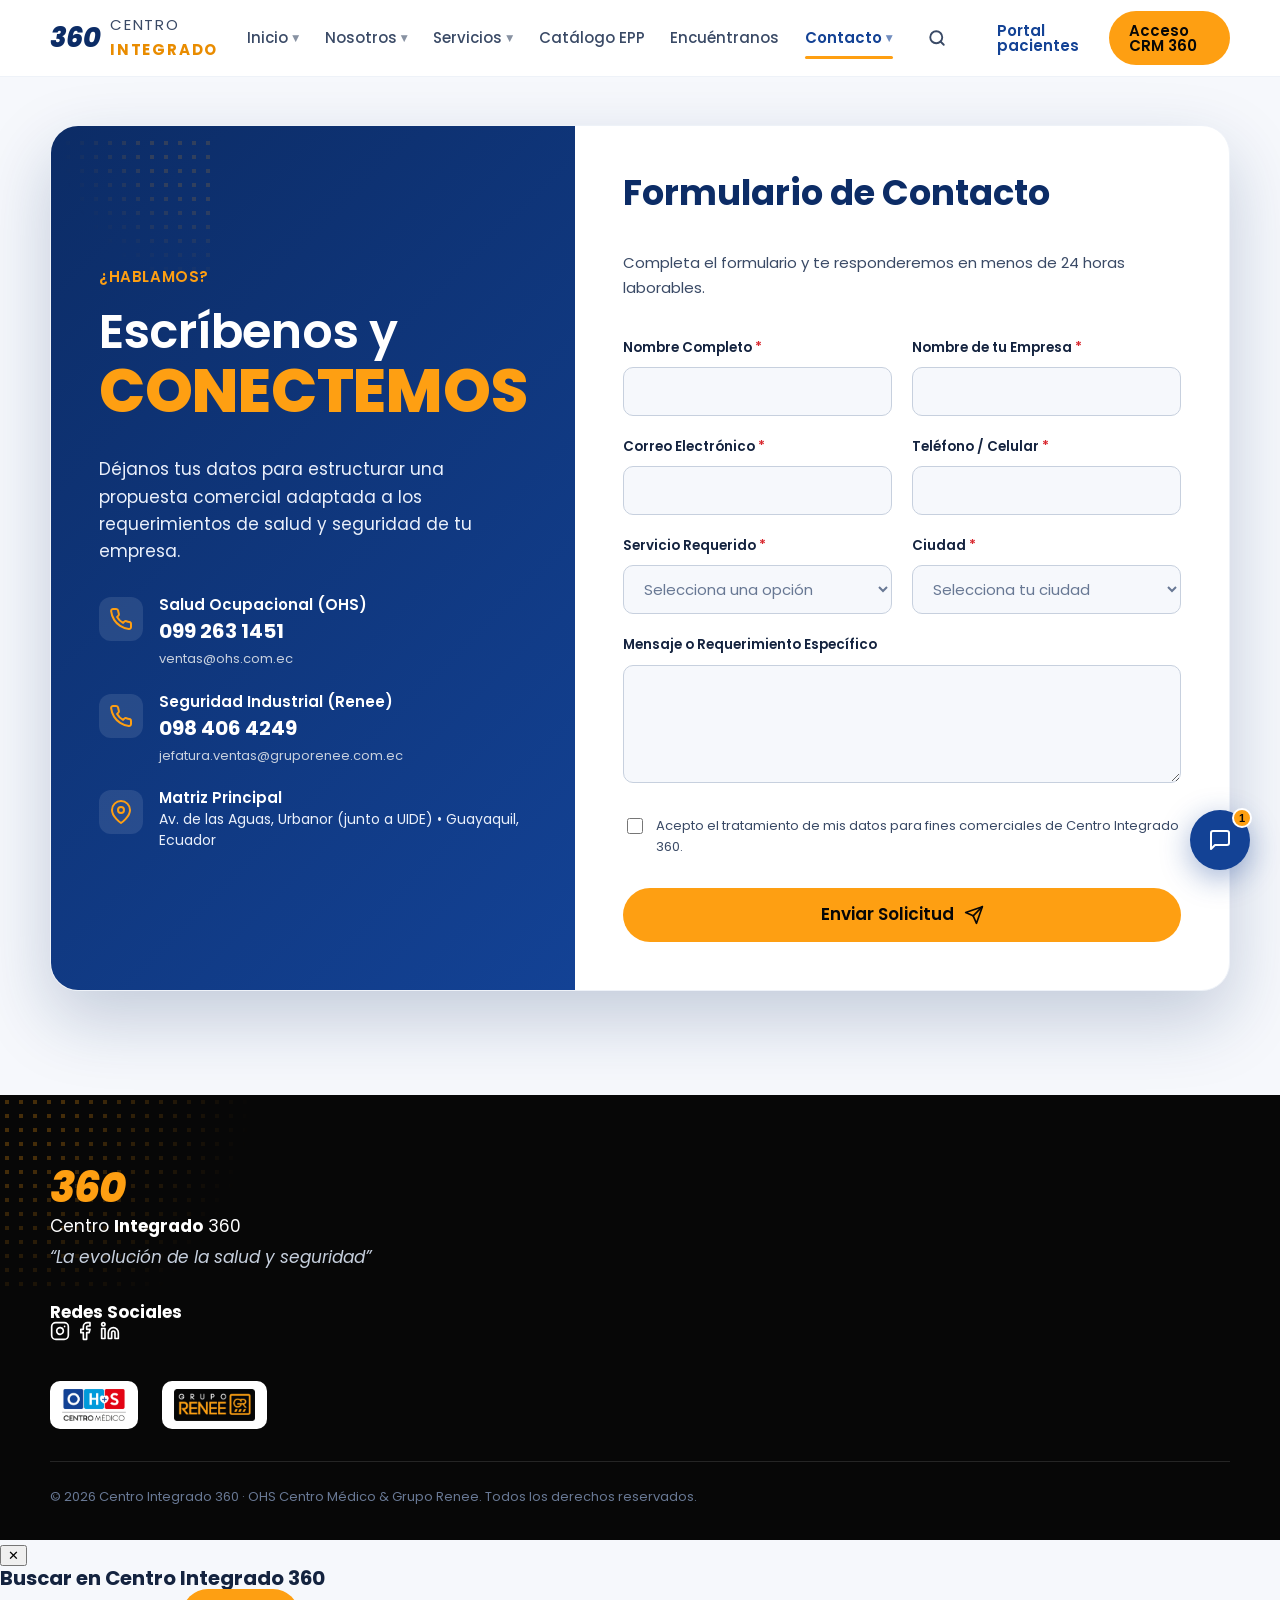
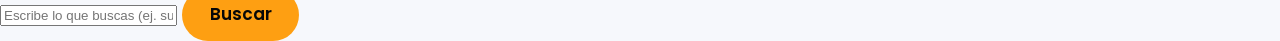
==== contacto.html @ 3af0bc30 "Productos" ====
<!DOCTYPE html>
<html lang="es">
<head>
  <meta charset="UTF-8" />
  <meta name="viewport" content="width=device-width, initial-scale=1.0" />
  <title>Contáctanos | Centro Integrado 360</title>
  <meta name="description" content="Ponte en contacto con Centro Integrado 360 para cotizaciones de salud ocupacional y seguridad industrial para tu empresa." />
  <meta name="theme-color" content="#134295" />

  <!-- Tipografías de marca -->
  <link rel="preconnect" href="https://fonts.googleapis.com" />
  <link rel="preconnect" href="https://fonts.gstatic.com" crossorigin />
  <link href="https://fonts.googleapis.com/css2?family=Poppins:ital,wght@0,400;0,500;0,600;0,700;0,800;1,800&display=swap" rel="stylesheet" />
  <link href="https://api.fontshare.com/v2/css?f[]=garet@400,500,700&display=swap" rel="stylesheet" />

  <link rel="stylesheet" href="assets/css/styles.css" />
  <link rel="stylesheet" href="assets/css/styles-responsive.css" />
</head>
<body class="page-contacto">
  <a class="skip-link" href="#contact-main">Saltar al contenido</a>

  <!-- ===================== HEADER / NAV ===================== -->
  <header class="site-header" id="top">
    <div class="container header-inner">
      <a href="index.html#top" class="brand" aria-label="Centro Integrado 360 - inicio">
        <span class="brand-360">360</span>
        <span class="brand-text">Centro <strong>Integrado</strong></span>
      </a>

      <nav class="main-nav" id="mainNav" aria-label="Navegación principal">
        <div class="nav-item-dropdown">
          <a href="index.html#top" class="dropdown-trigger">Inicio <span class="arrow-down">▼</span></a>
          <div class="dropdown-menu">
            <a href="index.html#top">Inicio</a>
            <a href="index.html#nosotros">¿Quiénes somos?</a>
            <a href="index.html#sucursales">Nuestras sedes</a>
          </div>
        </div>

        <div class="nav-item-dropdown">
          <a href="index.html#nosotros" class="dropdown-trigger">Nosotros <span class="arrow-down">▼</span></a>
          <div class="dropdown-menu">
            <a href="index.html#nosotros">Misión y Visión</a>
            <a href="index.html#porque">¿Por qué elegirnos?</a>
            <a href="index.html#ecosistema">Ecosistema Digital</a>
          </div>
        </div>

        <!-- Servicios ▼ -->
        <div class="nav-item-dropdown">
          <a href="index.html#servicios" class="dropdown-trigger">Servicios <span class="arrow-down">▼</span></a>
          <div class="dropdown-menu">
            <a href="index.html#servicios">Salud Ocupacional</a>
            <a href="index.html#servicios">Seguridad Industrial</a>
            <a href="index.html#servicios">Particular</a>
          </div>
        </div>

        <!-- Productos -->
        <a href="productos.html" class="dropdown-trigger">Catálogo EPP</a>

        <!-- Encuéntranos -->
        <a href="encuentranos.html" class="dropdown-trigger">Encuéntranos</a>

        <!-- Contacto ▼ -->
        <div class="nav-item-dropdown">
          <a href="contacto.html" class="dropdown-trigger active">Contacto <span class="arrow-down">▼</span></a>
          <div class="dropdown-menu">
            <a href="contacto.html" class="active">Formulario de Contacto</a>
            <a href="index.html#contacto">Canales de WhatsApp</a>
          </div>
        </div>

        <!-- Search Icon Trigger -->
        <button class="search-trigger-btn" id="searchTriggerBtn" aria-label="Buscar en el sitio">
          <svg width="18" height="18" viewBox="0 0 24 24" fill="none" stroke="currentColor" stroke-width="2.5" stroke-linecap="round" stroke-linejoin="round">
            <circle cx="11" cy="11" r="8"></circle>
            <line x1="21" y1="21" x2="16.65" y2="16.65"></line>
          </svg>
        </button>
      </nav>

      <div class="header-cta">
        <a href="index.html#ecosistema" class="btn btn-ghost btn-sm">Portal pacientes</a>
        <a href="index.html#ecosistema" class="btn btn-primary btn-sm">Acceso CRM 360</a>
      </div>

      <button class="nav-toggle" id="navToggle" aria-label="Abrir menú" aria-expanded="false" aria-controls="mainNav">
        <span></span><span></span><span></span>
      </button>
    </div>
  </header>

  <!-- ===================== MAIN FORM VIEW ===================== -->
  <main id="contact-main" class="contact-page-layout">
    <section class="contact-hero-section">
      <div class="container">
        <div class="contact-grid-split">
          
          <!-- Columna Info -->
          <div class="contact-info-col">
            <div class="hero-dots hero-dots--tl" aria-hidden="true" style="width: 150px; height: 150px; opacity: 0.15; top: 10px; left: 10px;"></div>
            <p class="eyebrow" style="color: var(--naranja);">¿Hablamos?</p>
            <h1 class="display" style="margin-bottom: var(--sp-2);">
              <span class="d-line1" style="color: var(--blanco); font-size: clamp(2rem, 4vw, 3rem);">Escríbenos y</span>
              <span class="d-line2" style="font-size: clamp(2.4rem, 5vw, 3.8rem);">CONECTEMOS</span>
            </h1>
            <p class="lead-text">
              Déjanos tus datos para estructurar una propuesta comercial adaptada a los requerimientos de salud y seguridad de tu empresa.
            </p>

            <div class="contact-methods">
              <div class="method-card">
                <div class="method-icon">
                  <svg width="24" height="24" viewBox="0 0 24 24" fill="none" stroke="currentColor" stroke-width="2" stroke-linecap="round" stroke-linejoin="round"><path d="M22 16.92v3a2 2 0 0 1-2.18 2 19.79 19.79 0 0 1-8.63-3.07 19.5 19.5 0 0 1-6-6 19.79 19.79 0 0 1-3.07-8.67A2 2 0 0 1 4.11 2h3a2 2 0 0 1 2 1.72 12.84 12.84 0 0 0 .7 2.81 2 2 0 0 1-.45 2.11L8.09 9.91a16 16 0 0 0 6 6l1.27-1.27a2 2 0 0 1 2.11-.45 12.84 12.84 0 0 0 2.81.7A2 2 0 0 1 22 16.92z"></path></svg>
                </div>
                <div>
                  <h4>Salud Ocupacional (OHS)</h4>
                  <a href="https://wa.me/593992631451" target="_blank" class="method-link">099 263 1451</a>
                  <p class="method-sub">ventas@ohs.com.ec</p>
                </div>
              </div>

              <div class="method-card">
                <div class="method-icon">
                  <svg width="24" height="24" viewBox="0 0 24 24" fill="none" stroke="currentColor" stroke-width="2" stroke-linecap="round" stroke-linejoin="round"><path d="M22 16.92v3a2 2 0 0 1-2.18 2 19.79 19.79 0 0 1-8.63-3.07 19.5 19.5 0 0 1-6-6 19.79 19.79 0 0 1-3.07-8.67A2 2 0 0 1 4.11 2h3a2 2 0 0 1 2 1.72 12.84 12.84 0 0 0 .7 2.81 2 2 0 0 1-.45 2.11L8.09 9.91a16 16 0 0 0 6 6l1.27-1.27a2 2 0 0 1 2.11-.45 12.84 12.84 0 0 0 2.81.7A2 2 0 0 1 22 16.92z"></path></svg>
                </div>
                <div>
                  <h4>Seguridad Industrial (Renee)</h4>
                  <a href="https://wa.me/593984064249" target="_blank" class="method-link">098 406 4249</a>
                  <p class="method-sub">jefatura.ventas@gruporenee.com.ec</p>
                </div>
              </div>

              <div class="method-card">
                <div class="method-icon">
                  <svg width="24" height="24" viewBox="0 0 24 24" fill="none" stroke="currentColor" stroke-width="2" stroke-linecap="round" stroke-linejoin="round"><path d="M21 10c0 7-9 13-9 13s-9-6-9-13a9 9 0 0 1 18 0z"></path><circle cx="12" cy="10" r="3"></circle></svg>
                </div>
                <div>
                  <h4>Matriz Principal</h4>
                  <p class="method-desc">Av. de las Aguas, Urbanor (junto a UIDE) • Guayaquil, Ecuador</p>
                </div>
              </div>
            </div>
          </div>

          <!-- Columna Formulario -->
          <div class="contact-form-col">
            <form id="interactiveContactForm" class="contact-premium-form">
              <h2 class="form-title">Formulario de Contacto</h2>
              <p class="form-subtitle">Completa el formulario y te responderemos en menos de 24 horas laborables.</p>
              
              <div class="form-grid-2col">
                <!-- Nombre -->
                <div class="form-group">
                  <label for="form-name" class="form-label">Nombre Completo <span class="required">*</span></label>
                  <div class="input-wrapper">
                    <input type="text" id="form-name" name="name" required />
                  </div>
                </div>

                <!-- Empresa -->
                <div class="form-group">
                  <label for="form-company" class="form-label">Nombre de tu Empresa <span class="required">*</span></label>
                  <div class="input-wrapper">
                    <input type="text" id="form-company" name="company" required />
                  </div>
                </div>
              </div>

              <div class="form-grid-2col">
                <!-- Email -->
                <div class="form-group">
                  <label for="form-email" class="form-label">Correo Electrónico <span class="required">*</span></label>
                  <div class="input-wrapper">
                    <input type="email" id="form-email" name="email" required />
                  </div>
                </div>

                <!-- Teléfono -->
                <div class="form-group">
                  <label for="form-phone" class="form-label">Teléfono / Celular <span class="required">*</span></label>
                  <div class="input-wrapper">
                    <input type="tel" id="form-phone" name="phone" required />
                  </div>
                </div>
              </div>

              <div class="form-grid-2col">
                <!-- Servicio de interés -->
                <div class="form-group">
                  <label for="form-service" class="form-label">Servicio Requerido <span class="required">*</span></label>
                  <div class="input-wrapper">
                    <select id="form-service" name="service" required>
                      <option value="" disabled selected>Selecciona una opción</option>
                      <option value="salud">Salud Ocupacional (OHS)</option>
                      <option value="seguridad">Seguridad Industrial (Grupo Renee)</option>
                      <option value="360">Modelo Integral 360 (Ambos)</option>
                      <option value="movil">Unidad Médica Móvil</option>
                      <option value="otros">Otros Servicios / Consultas</option>
                    </select>
                  </div>
                </div>

                <!-- Ciudad -->
                <div class="form-group">
                  <label for="form-city" class="form-label">Ciudad <span class="required">*</span></label>
                  <div class="input-wrapper">
                    <select id="form-city" name="city" required>
                      <option value="" disabled selected>Selecciona tu ciudad</option>
                      <option value="guayaquil">Guayaquil</option>
                      <option value="quito">Quito</option>
                      <option value="manta">Manta</option>
                      <option value="otra">Otra Ciudad</option>
                    </select>
                  </div>
                </div>
              </div>

              <!-- Mensaje -->
              <div class="form-group">
                <label for="form-message" class="form-label">Mensaje o Requerimiento Específico</label>
                <div class="input-wrapper">
                  <textarea id="form-message" name="message" rows="4"></textarea>
                </div>
              </div>

              <!-- Checkbox Términos -->
              <div class="form-group-checkbox">
                <input type="checkbox" id="form-terms" name="terms" required />
                <label for="form-terms">Acepto el tratamiento de mis datos para fines comerciales de Centro Integrado 360.</label>
              </div>

              <!-- Botón Submit -->
              <button type="submit" id="formSubmitBtn" class="btn btn-primary btn-submit-form">
                <span>Enviar Solicitud</span>
                <svg width="20" height="20" viewBox="0 0 24 24" fill="none" stroke="currentColor" stroke-width="2" stroke-linecap="round" stroke-linejoin="round" class="send-icon">
                  <line x1="22" y1="2" x2="11" y2="13"></line>
                  <polygon points="22 2 15 22 11 13 2 9 22 2"></polygon>
                </svg>
              </button>

              <!-- Success Alert (Hidden initially) -->
              <div id="formSuccessAlert" class="form-status-alert success-alert" style="display: none;">
                <div class="alert-icon">✓</div>
                <div>
                  <h4>¡Mensaje Enviado con Éxito!</h4>
                  <p>Gracias por escribirnos. Un asesor comercial se pondrá en contacto contigo en breve.</p>
                </div>
              </div>
            </form>
          </div>

        </div>
      </div>
    </section>
  </main>

  <!-- ===================== FOOTER ===================== -->
  <footer class="site-footer">
    <div class="footer-dots" aria-hidden="true"></div>
    <div class="container footer-inner">
      <div class="footer-brand">
        <span class="brand-360 brand-360--lg">360</span>
        <p>Centro <strong>Integrado</strong> 360</p>
        <p class="footer-claim">“La evolución de la salud y seguridad”</p>
      </div>

      <!-- Redes Sociales Section -->
      <div class="footer-socials">
        <h4>Redes Sociales</h4>
        <div class="social-icons">
          <a href="https://instagram.com/centromedico_ohs" target="_blank" aria-label="Instagram">
            <svg width="20" height="20" viewBox="0 0 24 24" fill="none" stroke="currentColor" stroke-width="2" stroke-linecap="round" stroke-linejoin="round"><rect x="2" y="2" width="20" height="20" rx="5" ry="5"></rect><path d="M16 11.37A4 4 0 1 1 12.63 8 4 4 0 0 1 16 11.37z"></path><line x1="17.5" y1="6.5" x2="17.51" y2="6.5"></line></svg>
          </a>
          <a href="https://facebook.com/centromedicoohs" target="_blank" aria-label="Facebook">
            <svg width="20" height="20" viewBox="0 0 24 24" fill="none" stroke="currentColor" stroke-width="2" stroke-linecap="round" stroke-linejoin="round"><path d="M18 2h-3a5 5 0 0 0-5 5v3H7v4h3v8h4v-8h3l1-4h-4V7a1 1 0 0 1 1-1h3z"></path></svg>
          </a>
          <a href="https://linkedin.com" target="_blank" aria-label="LinkedIn">
            <svg width="20" height="20" viewBox="0 0 24 24" fill="none" stroke="currentColor" stroke-width="2" stroke-linecap="round" stroke-linejoin="round"><path d="M16 8a6 6 0 0 1 6 6v7h-4v-7a2 2 0 0 0-2-2 2 2 0 0 0-2 2v7h-4v-7a6 6 0 0 1 6-6z"></path><rect x="2" y="9" width="4" height="12"></rect><circle cx="4" cy="4" r="2"></circle></svg>
          </a>
        </div>
      </div>

      <div class="footer-logos">
        <img src="assets/img/logo-ohs.png" alt="OHS Centro Médico" width="716" height="358" loading="lazy" />
        <img src="assets/img/logo-renee.png" alt="Grupo Renee" width="855" height="339" loading="lazy" />
      </div>
      <p class="footer-legal">© <span id="year"></span> Centro Integrado 360 · OHS Centro Médico &amp; Grupo Renee. Todos los derechos reservados.</p>
    </div>
  </footer>

  <!-- ===================== SEARCH OVERLAY ===================== -->
  <div class="search-overlay" id="searchOverlay" aria-hidden="true">
    <div class="search-overlay-card">
      <button class="search-overlay-close" id="searchOverlayClose" aria-label="Cerrar búsqueda">✕</button>
      <h3>Buscar en Centro Integrado 360</h3>
      <form class="search-overlay-form" id="searchOverlayForm">
        <input type="text" id="searchOverlayInput" placeholder="Escribe lo que buscas (ej. sucursales, exámenes, EPP)..." autocomplete="off" aria-label="Entrada de búsqueda" />
        <button type="submit" class="btn btn-primary">Buscar</button>
      </form>
      <div class="search-overlay-results" id="searchOverlayResults">
        <!-- Search results injected here -->
      </div>
    </div>
  </div>

  <!-- ===================== FAQ CHATBOX ===================== -->
  <div class="faq-chatbox" id="faqChatbox">
    <!-- Bubble Trigger -->
    <button class="chatbox-trigger" id="chatboxTrigger" aria-label="Abrir chat de preguntas frecuentes" aria-expanded="false" aria-controls="chatboxWindow">
      <span class="chatbox-trigger-badge" id="chatboxBadge">1</span>
      <svg class="icon-chat" width="24" height="24" viewBox="0 0 24 24" fill="none" stroke="currentColor" stroke-width="2" stroke-linecap="round" stroke-linejoin="round">
        <path d="M21 15a2 2 0 0 1-2 2H7l-4 4V5a2 2 0 0 1 2-2h14a2 2 0 0 1 2 2z"></path>
      </svg>
      <svg class="icon-close" width="24" height="24" viewBox="0 0 24 24" fill="none" stroke="currentColor" stroke-width="2" stroke-linecap="round" stroke-linejoin="round" style="display: none;">
        <line x1="18" y1="6" x2="6" y2="18"></line>
        <line x1="6" y1="6" x2="18" y2="18"></line>
      </svg>
    </button>

    <!-- Welcome Tooltip Banner -->
    <div class="chatbox-tooltip" id="chatboxTooltip">
      <p>¿Tienes preguntas? ¡Chatea con nosotros!</p>
      <button class="tooltip-close" id="tooltipClose" aria-label="Cerrar sugerencia">✕</button>
    </div>

    <!-- Chat Window -->
    <div class="chatbox-window" id="chatboxWindow" aria-hidden="true">
      <div class="chatbox-header">
        <div class="chatbox-header-info">
          <div class="chatbox-avatar">
            <span class="avatar-360">360</span>
            <span class="status-indicator"></span>
          </div>
          <div>
            <h3 class="chatbox-title">Asistente 360</h3>
            <p class="chatbox-subtitle">En línea • Respuestas al instante</p>
          </div>
        </div>
        <button class="chatbox-close-btn" id="chatboxCloseBtn" aria-label="Minimizar chat">
          <svg width="20" height="20" viewBox="0 0 24 24" fill="none" stroke="currentColor" stroke-width="2" stroke-linecap="round" stroke-linejoin="round">
            <line x1="18" y1="6" x2="6" y2="18"></line>
            <line x1="6" y1="6" x2="18" y2="18"></line>
          </svg>
        </button>
      </div>

      <div class="chatbox-messages" id="chatboxMessages">
        <!-- Los mensajes se inyectan dinámicamente -->
      </div>

      <div class="chatbox-quick-replies" id="chatboxQuickReplies">
        <button class="quick-reply-btn" data-question="servicios">¿Qué servicios ofrecen?</button>
        <button class="quick-reply-btn" data-question="sucursales">¿Dónde están ubicados?</button>
        <button class="quick-reply-btn" data-question="horarios">¿Cuáles son los horarios?</button>
        <button class="quick-reply-btn" data-question="contacto">WhatsApp de contacto</button>
        <button class="quick-reply-btn" data-question="movil">Unidad médica móvil</button>
        <button class="quick-reply-btn" data-question="resultados">Resultados médicos</button>
      </div>

      <form class="chatbox-input-area" id="chatboxInputForm">
        <input type="text" id="chatboxInput" placeholder="Escribe tu pregunta aquí..." autocomplete="off" aria-label="Escribe tu pregunta">
        <button type="submit" class="chatbox-send-btn" aria-label="Enviar pregunta">
          <svg width="20" height="20" viewBox="0 0 24 24" fill="none" stroke="currentColor" stroke-width="2" stroke-linecap="round" stroke-linejoin="round">
            <line x1="22" y1="2" x2="11" y2="13"></line>
            <polygon points="22 2 15 22 11 13 2 9 22 2"></polygon>
          </svg>
        </button>
      </form>
    </div>
  </div>

  <script src="assets/js/main.js"></script>
</body>
</html>
---- assets/css/styles.css ----
/* =========================================================
   CENTRO INTEGRADO 360 — Sistema de diseño
   Línea gráfica oficial: OHS Centro Médico + Grupo Renee
   ========================================================= */

:root {
  /* Colores de marca (línea gráfica oficial) */
  --azul: #134295;
  --azul-900: #0c2c66;
  --azul-700: #0f3578;
  --azul-050: #eaf0fb;
  --naranja: #fe9f12;
  --naranja-600: #e98c00;
  --negro: #070707;
  --blanco: #ffffff;

  /* Neutros tintados hacia el azul de marca */
  --gris-900: #14233f;
  --gris-700: #3a4a66;
  --gris-500: #687894;
  --gris-300: #c7d0de;
  --gris-100: #eef2f8;
  --gris-050: #f6f8fc;

  /* Tipografía */
  --font-display: "Garet", "Poppins", system-ui, sans-serif;
  --font-body: "Poppins", system-ui, -apple-system, sans-serif;

  /* Escala tipográfica */
  --fs-xs: 0.8125rem;
  --fs-sm: 0.9375rem;
  --fs-base: 1.0625rem;
  --fs-lg: 1.25rem;
  --fs-xl: 1.6rem;
  --fs-2xl: 2.2rem;
  --fs-3xl: 3rem;
  --fs-4xl: clamp(2.8rem, 7vw, 5.5rem);

  /* Espaciado */
  --sp-1: 0.5rem;
  --sp-2: 1rem;
  --sp-3: 1.5rem;
  --sp-4: 2rem;
  --sp-5: 3rem;
  --sp-6: 4.5rem;
  --sp-7: 6.5rem;

  --radius: 16px;
  --radius-lg: 28px;
  --radius-pill: 999px;

  --shadow-sm: 0 4px 16px rgba(12, 44, 102, 0.08);
  --shadow-md: 0 14px 40px rgba(12, 44, 102, 0.14);
  --shadow-lg: 0 28px 70px rgba(12, 44, 102, 0.22);

  --header-h: 76px;
  --maxw: 1180px;
  --ease: cubic-bezier(0.22, 1, 0.36, 1);
}

/* ---------------- Reset ---------------- */
*, *::before, *::after { box-sizing: border-box; }
html { scroll-behavior: smooth; scroll-padding-top: calc(var(--header-h) + 12px); -webkit-text-size-adjust: 100%; }
body {
  margin: 0;
  font-family: var(--font-body);
  font-size: var(--fs-base);
  line-height: 1.65;
  color: var(--gris-900);
  background: var(--blanco);
  -webkit-font-smoothing: antialiased;
  overflow-x: hidden;
}
img { max-width: 100%; height: auto; display: block; }
a { color: inherit; text-decoration: none; }
ul { margin: 0; padding: 0; list-style: none; }
h1, h2, h3, h4 { font-family: var(--font-display); line-height: 1.08; margin: 0; text-wrap: balance; }
strong { font-weight: 700; }

.container { width: min(100% - 2.5rem, var(--maxw)); margin-inline: auto; }

/* Skip link accesible */
.skip-link {
  position: absolute; left: 50%; top: 0; transform: translate(-50%, -120%);
  background: var(--azul); color: var(--blanco); font-weight: 600;
  padding: .7rem 1.2rem; border-radius: 0 0 12px 12px; z-index: 200;
  transition: transform .2s var(--ease);
}
.skip-link:focus-visible { transform: translate(-50%, 0); outline: 3px solid var(--naranja); outline-offset: 2px; }

/* ---------------- Motivo de puntos (halftone) ---------------- */
.hero-dots, .riesgos-dots, .footer-dots {
  position: absolute;
  background-image: radial-gradient(currentColor 22%, transparent 23%);
  background-size: 14px 14px;
  pointer-events: none;
}

/* ---------------- Botones ---------------- */
.btn {
  --bg: var(--azul);
  --fg: var(--blanco);
  display: inline-flex;
  align-items: center;
  justify-content: center;
  gap: .5rem;
  font-family: var(--font-body);
  font-weight: 600;
  font-size: var(--fs-base);
  line-height: 1;
  padding: .95rem 1.6rem;
  border-radius: var(--radius-pill);
  border: 2px solid transparent;
  background: var(--bg);
  color: var(--fg);
  cursor: pointer;
  transition: transform .25s var(--ease), box-shadow .25s var(--ease), background .2s;
  min-height: 48px;
  touch-action: manipulation;
}
.btn:hover { transform: translateY(-2px); box-shadow: var(--shadow-md); }
.btn:focus-visible { outline: 3px solid var(--naranja); outline-offset: 3px; }
.btn-sm { padding: .65rem 1.15rem; font-size: var(--fs-sm); min-height: 42px; }
.btn-primary { --bg: var(--naranja); --fg: var(--negro); }
.btn-outline { --bg: transparent; --fg: var(--azul); border-color: var(--azul); }
.btn-outline:hover { background: var(--azul); color: var(--blanco); }
.btn-ghost { --bg: transparent; --fg: var(--azul); }
.btn-ghost:hover { background: var(--azul-050); }

/* ---------------- Header ---------------- */
.site-header {
  position: sticky; top: 0; z-index: 100;
  background: rgba(255,255,255,.92);
  backdrop-filter: blur(10px);
  border-bottom: 1px solid var(--gris-100);
}
.header-inner {
  display: flex; align-items: center; gap: var(--sp-3);
  height: var(--header-h);
}
.brand { display: flex; align-items: center; gap: .6rem; margin-right: auto; }
.brand-360 {
  font-family: var(--font-display); font-weight: 800; font-style: italic;
  font-size: 1.7rem; color: var(--azul-900);
  letter-spacing: -.02em; line-height: 1;
}
.brand-text { font-size: var(--fs-sm); color: var(--gris-700); text-transform: uppercase; letter-spacing: .12em; }
.brand-text strong { color: var(--naranja-600); }

.main-nav { display: flex; align-items: center; gap: 1.6rem; }
.main-nav a {
  font-size: var(--fs-sm); font-weight: 500; color: var(--gris-700);
  padding: .4rem 0; position: relative;
}
.main-nav a::after {
  content: ""; position: absolute; left: 0; bottom: -2px; height: 3px; width: 0;
  background: var(--naranja); border-radius: 3px; transition: width .25s var(--ease);
}
.main-nav a:hover, .main-nav a:focus-visible { color: var(--azul); }
.main-nav a:hover::after, .main-nav a:focus-visible::after { width: 100%; }

/* --- Dropdown Nav Items --- */
.nav-item-dropdown {
  position: relative;
  display: flex;
  align-items: center;
}

.dropdown-trigger {
  display: flex;
  align-items: center;
  gap: 4px;
  cursor: pointer;
  white-space: nowrap;
}

.dropdown-trigger .arrow-down {
  font-size: 9px;
  transition: transform 0.2s var(--ease);
  opacity: 0.6;
}

.nav-item-dropdown:hover .arrow-down {
  transform: rotate(180deg);
}

.dropdown-menu {
  position: absolute;
  top: calc(100% + 14px);
  left: 50%;
  transform: translateX(-50%);
  background: var(--blanco);
  border: 1px solid var(--gris-100);
  border-radius: 12px;
  box-shadow: 0 8px 30px rgba(19,66,149,.12);
  padding: 8px 0;
  min-width: 200px;
  opacity: 0;
  visibility: hidden;
  transform: translateX(-50%) translateY(-6px);
  transition: opacity 0.2s var(--ease), transform 0.2s var(--ease), visibility 0.2s;
  z-index: 200;
}

.dropdown-menu::before {
  content: "";
  position: absolute;
  top: -6px;
  left: 50%;
  transform: translateX(-50%);
  border-left: 6px solid transparent;
  border-right: 6px solid transparent;
  border-bottom: 6px solid var(--blanco);
}

.nav-item-dropdown:hover .dropdown-menu,
.nav-item-dropdown:focus-within .dropdown-menu {
  opacity: 1;
  visibility: visible;
  transform: translateX(-50%) translateY(0);
}

.dropdown-menu a {
  display: block;
  padding: 9px 20px;
  font-size: 13.5px;
  font-weight: 500;
  color: var(--gris-700);
  transition: background 0.15s, color 0.15s;
  border-radius: 0;
}

.dropdown-menu a::after { display: none; }

.dropdown-menu a:hover {
  background: var(--azul-050, #f0f5ff);
  color: var(--azul);
}

/* --- Search Button in Nav --- */
.search-trigger-btn {
  display: flex;
  align-items: center;
  justify-content: center;
  background: none;
  border: none;
  cursor: pointer;
  color: var(--gris-700);
  padding: 6px;
  border-radius: 8px;
  transition: background 0.2s, color 0.2s;
  margin-left: 4px;
}

.search-trigger-btn:hover {
  background: var(--azul-050, #f0f5ff);
  color: var(--azul);
}

.header-cta { display: flex; gap: .6rem; }


.nav-toggle {
  display: none; flex-direction: column; gap: 5px;
  background: none; border: 0; cursor: pointer; padding: 10px;
}
.nav-toggle span { width: 26px; height: 3px; background: var(--azul); border-radius: 3px; transition: transform .3s var(--ease), opacity .3s var(--ease); }
.nav-toggle[aria-expanded="true"] span:nth-child(1) { transform: translateY(8px) rotate(45deg); }
.nav-toggle[aria-expanded="true"] span:nth-child(2) { opacity: 0; }
.nav-toggle[aria-expanded="true"] span:nth-child(3) { transform: translateY(-8px) rotate(-45deg); }

/* ---------------- Secciones base ---------------- */
.section { padding: var(--sp-7) 0; position: relative; }
.section-kicker {
  font-family: var(--font-display); font-weight: 700;
  color: var(--naranja-600); text-transform: uppercase;
  letter-spacing: .14em; font-size: var(--fs-sm); margin: 0 0 .6rem;
}
.section-kicker--light { color: var(--naranja); }
.section-title {
  font-size: var(--fs-2xl); color: var(--azul-900);
  max-width: 22ch; margin-bottom: var(--sp-4); font-weight: 700;
}
.section-title--light { color: var(--blanco); }

/* ---------------- Hero ---------------- */
.hero { padding: var(--sp-6) 0 var(--sp-7); position: relative; overflow: hidden; }
.hero-dots--tl { color: var(--naranja); opacity: .5; width: 260px; height: 260px; top: 24px; right: 0;
  -webkit-mask-image: radial-gradient(circle at top right, #000 30%, transparent 72%);
  mask-image: radial-gradient(circle at top right, #000 30%, transparent 72%); }
.hero-grid { display: grid; grid-template-columns: 1.05fr .95fr; gap: var(--sp-5); align-items: center; }
.eyebrow { font-weight: 600; color: var(--azul); letter-spacing: .04em; margin: 0 0 1rem; text-transform: uppercase; font-size: var(--fs-sm); }
.display { margin: 0 0 1rem; display: flex; flex-direction: column; letter-spacing: -.01em; }
.display .d-line1 { font-size: clamp(2.2rem, 5vw, 3.6rem); font-weight: 600; color: var(--azul-900); }
.display .d-line2 { font-size: clamp(2.6rem, 6.2vw, 4.6rem); font-weight: 800; color: var(--naranja); }
.display .d-line3 { font-size: var(--fs-4xl); font-weight: 800; font-style: italic; color: var(--azul-900); }
.hero-tagline { font-style: italic; font-weight: 600; color: var(--azul); font-size: var(--fs-lg); margin: 0 0 1.2rem; }
.hero-lead { color: var(--gris-700); max-width: 52ch; margin: 0 0 1.8rem; }
.hero-actions { display: flex; flex-wrap: wrap; gap: .9rem; margin-bottom: 2.4rem; }
.hero-stats { display: flex; gap: var(--sp-4); flex-wrap: wrap; }
.hero-stats li { display: flex; flex-direction: column; }
.stat-num { font-family: var(--font-display); font-weight: 800; font-size: var(--fs-xl); color: var(--azul); line-height: 1; }
.stat-label { font-size: var(--fs-xs); color: var(--gris-500); text-transform: uppercase; letter-spacing: .08em; }

.hero-figure { position: relative; margin: 0; }
.hero-figure img { border-radius: var(--radius-lg); box-shadow: var(--shadow-lg); width: 100%; object-fit: cover; aspect-ratio: 16/11; }
.hero-badge {
  position: absolute; left: -18px; bottom: -22px;
  background: var(--azul); color: var(--blanco);
  padding: 1rem 1.4rem; border-radius: var(--radius);
  font-family: var(--font-display); font-size: var(--fs-base); line-height: 1.25;
  box-shadow: var(--shadow-md);
}
.hero-badge strong { color: var(--naranja); }

/* ---------------- Una sola fuerza (index.html) ---------------- */
.fuerza { background: var(--gris-050); }
.fuerza .section-kicker,
.fuerza .section-title { text-align: center; margin-inline: auto; }
.fuerza-grid {
  display: grid;
  grid-template-columns: 1fr auto 1fr;
  align-items: stretch;
  gap: var(--sp-3);
  margin-top: var(--sp-3);
}
.brand-card {
  background: var(--blanco); border-radius: var(--radius-lg); padding: var(--sp-4);
  text-align: center; box-shadow: var(--shadow-sm);
  border-top: 6px solid var(--azul);
  display: flex; flex-direction: column; align-items: center; gap: .6rem;
}
.brand-card--renee { border-top-color: var(--naranja); }
.brand-logo { height: 64px; width: auto; object-fit: contain; margin-bottom: .4rem; }
.brand-card h3 { font-size: var(--fs-xl); color: var(--azul-900); }
.brand-card--renee h3 { color: var(--naranja-600); }
.brand-card p { color: var(--gris-700); margin: 0; max-width: 34ch; }
.fuerza-x {
  align-self: center;
  font-size: 2.4rem; font-weight: 800;
  color: var(--azul-900); font-family: var(--font-display);
}
.fuerza-foot {
  text-align: center; font-style: italic;
  font-size: var(--fs-lg); color: var(--azul); margin: var(--sp-4) 0 0;
}
.fuerza-foot strong { color: var(--naranja-600); }

.mv-grid { display: grid; grid-template-columns: 1fr 1fr; gap: var(--sp-3); margin-top: var(--sp-5); }
.mv-card { background: var(--blanco); border-radius: var(--radius); padding: var(--sp-4); box-shadow: var(--shadow-sm); }
.mv-card h4 { font-size: var(--fs-xl); color: var(--naranja-600); margin-bottom: .6rem; }
.mv-card p { color: var(--gris-700); margin: 0; }

.valores { display: flex; flex-wrap: wrap; justify-content: center; gap: .7rem; margin-top: var(--sp-4); }
.valores li {
  background: var(--azul-050); color: var(--azul); font-weight: 600;
  padding: .5rem 1.1rem; border-radius: var(--radius-pill); font-size: var(--fs-sm);
}

/* ---------------- Nosotros ¿Quiénes somos? (nosotros.html — clases usadas en styles.css también) ---------------- */
.nosotros { background: var(--gris-050); }


/* Grid: texto izquierda | foto derecha */
.quienes-grid {
  display: grid;
  grid-template-columns: 1fr 1fr;
  gap: var(--sp-5);
  align-items: center;
  margin-bottom: var(--sp-6);
}
.quienes-copy { display: flex; flex-direction: column; gap: 1rem; }
.quienes-lead {
  font-size: var(--fs-lg);
  color: var(--gris-700);
  margin: 0;
  line-height: 1.7;
}
.quienes-sub {
  font-size: var(--fs-base);
  color: var(--gris-500);
  margin: 0;
  line-height: 1.7;
}
.quienes-logos {
  display: flex;
  align-items: center;
  gap: 1.2rem;
  flex-wrap: wrap;
  padding-top: .5rem;
}
.quienes-logos img { height: 44px; width: auto; object-fit: contain; }
.quienes-x {
  font-size: 1.4rem; font-weight: 800;
  color: var(--azul-900); font-family: var(--font-display);
}
.quienes-media {
  margin: 0;
  border-radius: var(--radius-lg);
  overflow: hidden;
  box-shadow: var(--shadow-lg);
  aspect-ratio: 4/3;
}
.quienes-media img {
  width: 100%; height: 100%;
  object-fit: cover;
  display: block;
}

/* Misión / Visión / Valores — 3 tarjetas en fila */
.mvv-grid {
  display: grid;
  grid-template-columns: repeat(3, 1fr);
  gap: var(--sp-3);
}
.mvv-card {
  background: var(--blanco);
  border-radius: var(--radius-lg);
  padding: var(--sp-4);
  box-shadow: var(--shadow-sm);
  border-top: 5px solid var(--azul);
  display: flex;
  flex-direction: column;
  gap: .7rem;
  transition: transform .25s var(--ease), box-shadow .25s var(--ease);
}
.mvv-card:hover { transform: translateY(-4px); box-shadow: var(--shadow-md); }
.mvv-card--vision { border-top-color: var(--naranja); }
.mvv-card--valores { border-top-color: #22c55e; }

.mvv-icon {
  font-size: 2rem;
  width: 56px; height: 56px;
  border-radius: 16px;
  background: var(--azul-050);
  display: grid; place-items: center;
}
.mvv-card--vision .mvv-icon { background: rgba(254,159,18,.12); }
.mvv-card--valores .mvv-icon { background: rgba(34,197,94,.1); }

.mvv-card h3 {
  font-size: var(--fs-xl);
  color: var(--azul-900);
  margin: 0;
}
.mvv-card p { color: var(--gris-700); margin: 0; font-size: var(--fs-sm); line-height: 1.7; }

.mvv-values-list {
  margin: 0; padding: 0; list-style: none;
  display: flex; flex-wrap: wrap; gap: .5rem;
}
.mvv-values-list li {
  background: var(--azul-050); color: var(--azul);
  font-weight: 600; font-size: var(--fs-xs);
  padding: .35rem .85rem; border-radius: var(--radius-pill);
}

/* ---------------- ¿Por qué elegirnos? — layout con figura central ---------------- */
.porque { background: var(--blanco); }
.porque .section-title { max-width: 28ch; }

.porque-subtitle {
  color: var(--gris-500);
  font-size: var(--fs-base);
  margin: -.8rem 0 var(--sp-5);
  max-width: 60ch;
}

/* Layout de 3 columnas: col-izq | figura | col-der */
.porque-layout {
  display: grid;
  grid-template-columns: 1fr auto 1fr;
  gap: var(--sp-4);
  align-items: center;
}

/* Figura central */
.porque-fig {
  margin: 0;
  position: relative;
  width: 260px;
  flex-shrink: 0;
}
.porque-fig img {
  width: 260px;
  height: 360px;
  object-fit: cover;
  object-position: center top;
  border-radius: var(--radius-lg);
  box-shadow: var(--shadow-lg);
  display: block;
}
.porque-fig-badge {
  position: absolute;
  bottom: -14px;
  left: 50%;
  transform: translateX(-50%);
  background: var(--naranja);
  color: var(--negro);
  font-family: var(--font-display);
  font-weight: 800;
  font-size: var(--fs-xl);
  padding: .5rem 1.4rem;
  border-radius: var(--radius-pill);
  box-shadow: var(--shadow-sm);
  white-space: nowrap;
}

/* Columnas de ventajas */
.porque-col {
  display: flex;
  flex-direction: column;
  gap: var(--sp-3);
}
/* Col izquierda: ítems 01→03 de abajo a arriba (se muestran 01 abajo, 03 arriba)
   En el boceto aparecen de arriba a abajo como 3→2→1, así que los ordenamos inversamente */
.porque-col--left { flex-direction: column-reverse; }

/* Ítem de ventaja */
.ventaja-item {
  display: flex;
  align-items: flex-start;
  gap: 1rem;
  background: var(--gris-050);
  border-radius: var(--radius);
  padding: 1rem 1.2rem;
  border-left: 4px solid var(--azul);
  opacity: 0;
  transform: translateX(-24px);
  transition: opacity .5s ease var(--delay, 0s), transform .5s var(--ease) var(--delay, 0s);
}
.ventaja-item.is-visible { opacity: 1; transform: none; }

.ventaja-item--right {
  border-left: none;
  border-right: 4px solid var(--naranja);
  transform: translateX(24px);
}
.ventaja-item--right.is-visible { transform: none; }

/* Número estilizado */
.vi-num {
  font-family: var(--font-display);
  font-size: 1.6rem;
  font-weight: 800;
  color: var(--azul);
  line-height: 1;
  min-width: 2.2rem;
  opacity: .35;
}
.ventaja-item--right .vi-num { color: var(--naranja); }

.vi-body h4 {
  font-size: var(--fs-base);
  font-weight: 700;
  color: var(--azul-900);
  margin: 0 0 .25rem;
}
.vi-body p { color: var(--gris-700); margin: 0; font-size: var(--fs-sm); }
.vi-body--right { text-align: right; }



/* ---------------- Qué solucionamos (Mind Map SVG Desplegable) ---------------- */
.solucionamos { background: var(--azul); color: var(--blanco); overflow: hidden; }

.sol-header-block { text-align: center; margin-bottom: var(--sp-4); }
.sol-subtitle {
  text-align: center;
  color: rgba(255,255,255,0.65);
  font-size: var(--fs-sm);
  margin: -1rem 0 var(--sp-4);
  font-style: italic;
}

/* ---- Contenedor principal del mapa ---- */
.mindmap-wrap {
  position: relative;
  width: 100%;
  max-width: 1100px;
  margin: 0 auto;
}

/* SVG responsive */
.mindmap-full-svg {
  width: 100%;
  height: auto;
  display: block;
  overflow: visible;
}

/* ===== LÍNEAS DE CONEXIÓN ===== */
/* stroke-dasharray/offset son manejados por JS via setAttribute */
.mm-line {
  fill: none;
  stroke: rgba(255, 200, 80, 0.45);
  stroke-width: 2;
  stroke-linecap: square;
  stroke-linejoin: miter;
}

/* ===== NODO CENTRAL ===== */
.mm-center-g {
  opacity: 0;
  transform: scale(0.3);
  transform-origin: 550px 330px;
  transition: opacity 0.5s ease, transform 0.6s cubic-bezier(.34,1.56,.64,1);
}
.mindmap-wrap.mm-active .mm-center-g {
  opacity: 1;
  transform: scale(1);
}

.mm-center-circle {
  fill: var(--naranja);
  stroke: #c97a00;
  stroke-width: 4;
}

.mm-center-text {
  fill: var(--negro);
  font-family: var(--font-display);
  font-weight: 800;
  font-size: 22px;
  text-anchor: middle;
  dominant-baseline: middle;
  pointer-events: none;
}
.mm-center-text--sub {
  font-size: 16px;
  font-weight: 700;
}

/* Anillo de pulso */
.mm-pulse-ring {
  fill: none;
  stroke: rgba(254, 159, 18, 0.35);
  stroke-width: 3;
  animation: mmPulse 2.5s ease-out infinite;
}

@keyframes mmPulse {
  0%   { r: 72; opacity: 0.8; }
  100% { r: 96; opacity: 0; }
}

/* ===== NODOS RAMA ===== */
.mm-branch {
  opacity: 0;
  transform: scale(0.4);
  transform-box: fill-box;
  transform-origin: center;
  transition: opacity 0.45s ease, transform 0.5s cubic-bezier(.34,1.56,.64,1);
  cursor: pointer;
}

.mindmap-wrap.mm-active .mm-branch {
  opacity: 1;
  transform: scale(1);
}

/* Rectángulo de cada nodo rama */
.mm-branch-rect {
  fill: url(#nodeGrad);
  stroke: rgba(255, 255, 255, 0.3);
  stroke-width: 1.5;
  transition: fill 0.25s ease, stroke 0.25s ease, filter 0.25s ease;
}

.mm-branch:hover .mm-branch-rect,
.mm-branch:focus .mm-branch-rect {
  fill: rgba(254, 159, 18, 0.25);
  stroke: rgba(254, 159, 18, 0.8);
  filter: drop-shadow(0 0 12px rgba(254, 159, 18, 0.5));
}

.mm-branch.mm-branch--active .mm-branch-rect {
  fill: url(#nodeActive);
  stroke: var(--naranja);
  filter: drop-shadow(0 0 16px rgba(254, 159, 18, 0.7));
}

/* Texto del nodo rama */
.mm-branch-text {
  fill: rgba(220, 230, 247, 0.95);
  font-family: var(--font-body);
  font-size: 14.5px;
  font-weight: 600;
  text-anchor: middle;
  dominant-baseline: middle;
  pointer-events: none;
  transition: fill 0.25s ease;
}

.mm-branch:hover .mm-branch-text,
.mm-branch:focus .mm-branch-text {
  fill: #ffffff;
}

.mm-branch.mm-branch--active .mm-branch-text {
  fill: #ffe5a0;
}

/* Punto de conexión (dot) en el extremo de cada nodo */
.mm-branch-dot {
  fill: rgba(254, 159, 18, 0.5);
  transition: fill 0.25s ease, r 0.25s ease;
}

.mm-branch:hover .mm-branch-dot,
.mm-branch.mm-branch--active .mm-branch-dot {
  fill: var(--naranja);
}

/* Cursor e indicador de clickeable */
.mm-branch:focus {
  outline: none;
}
.mm-branch:focus-visible .mm-branch-rect {
  stroke: #fff;
  stroke-width: 2.5;
}

/* ===== PANEL DE DETALLE DESPLEGABLE ===== */
.mm-detail-panel {
  position: absolute;
  top: 50%;
  left: 50%;
  transform: translate(-50%, -50%) scale(0.85);
  width: min(460px, 90%);
  background: rgba(255,255,255,0.97);
  border-radius: var(--radius-lg);
  box-shadow: 0 20px 60px rgba(0,0,0,0.35), 0 0 0 1px rgba(254,159,18,0.3);
  padding: var(--sp-4) var(--sp-4) var(--sp-3);
  z-index: 20;
  opacity: 0;
  pointer-events: none;
  transition: opacity 0.35s var(--ease), transform 0.35s var(--ease);
  backdrop-filter: blur(8px);
}

.mm-detail-panel.mm-panel--open {
  opacity: 1;
  pointer-events: auto;
  transform: translate(-50%, -50%) scale(1);
}

.mm-panel-close {
  position: absolute;
  top: 12px;
  right: 14px;
  background: none;
  border: none;
  font-size: 18px;
  color: var(--gris-500);
  cursor: pointer;
  line-height: 1;
  padding: 4px 8px;
  border-radius: 8px;
  transition: color 0.2s, background 0.2s;
}
.mm-panel-close:hover {
  color: var(--gris-900);
  background: var(--gris-100);
}

.mm-panel-inner {
  color: var(--gris-900);
}

.mm-panel-icon {
  font-size: 2.2rem;
  margin-bottom: .5rem;
  display: block;
}

.mm-panel-title {
  font-family: var(--font-display);
  font-size: var(--fs-xl);
  font-weight: 800;
  color: var(--azul-900);
  margin: 0 0 .5rem;
}

.mm-panel-tag {
  display: inline-block;
  font-size: var(--fs-xs);
  font-weight: 700;
  text-transform: uppercase;
  letter-spacing: .1em;
  background: var(--azul-050);
  color: var(--azul);
  padding: .3rem .9rem;
  border-radius: var(--radius-pill);
  margin-bottom: .9rem;
}

.mm-panel-desc {
  font-size: var(--fs-sm);
  color: var(--gris-700);
  line-height: 1.7;
  margin: 0 0 1rem;
}

.mm-panel-solution {
  background: linear-gradient(135deg, var(--azul-050), #fff);
  border-left: 4px solid var(--naranja);
  padding: .8rem 1rem;
  border-radius: 0 var(--radius) var(--radius) 0;
  font-size: var(--fs-sm);
  color: var(--azul-900);
  font-weight: 500;
}

.mm-panel-solution strong {
  display: block;
  color: var(--naranja-600);
  font-size: var(--fs-xs);
  text-transform: uppercase;
  letter-spacing: .08em;
  margin-bottom: .25rem;
}

/* ===== VERSIÓN MÓVIL — Accordion ===== */
.mindmap-mobile-fallback { display: none; }

.mmf-center {
  text-align: center;
  background: var(--naranja);
  color: var(--negro);
  font-weight: 800;
  font-size: 1.1rem;
  padding: 14px 24px;
  border-radius: 50px;
  display: inline-block;
  margin: 0 auto var(--sp-3);
  position: relative;
  left: 50%;
  transform: translateX(-50%);
}

.mmf-accordion {
  display: flex;
  flex-direction: column;
  gap: 8px;
}

.mmf-item {
  background: rgba(255,255,255,0.08);
  border: 1px solid rgba(255,255,255,0.2);
  border-radius: 14px;
  overflow: hidden;
  transition: background 0.2s;
}

.mmf-item[open] {
  background: rgba(254,159,18,0.15);
  border-color: rgba(254,159,18,0.4);
}

.mmf-item summary {
  padding: 14px 18px;
  font-size: var(--fs-sm);
  font-weight: 600;
  color: #dce6f7;
  cursor: pointer;
  list-style: none;
  display: flex;
  align-items: center;
  gap: 10px;
  user-select: none;
}

.mmf-item summary::-webkit-details-marker { display: none; }

.mmf-item[open] summary {
  color: #ffe5a0;
  border-bottom: 1px solid rgba(255,255,255,0.12);
}

.mmf-item summary::after {
  content: "▾";
  margin-left: auto;
  font-size: 12px;
  opacity: 0.7;
  transition: transform 0.2s;
}

.mmf-item[open] summary::after {
  transform: rotate(180deg);
}

.mmf-item p {
  margin: 0;
  padding: 12px 18px 14px;
  font-size: var(--fs-sm);
  color: rgba(220,230,247,0.85);
  line-height: 1.6;
}





/* ---------------- Servicios ---------------- */
.serv-grid { display: grid; grid-template-columns: 1fr 1fr; gap: var(--sp-3); }
.serv-card {
  border-radius: var(--radius-lg); overflow: hidden; box-shadow: var(--shadow-sm);
  background: var(--blanco); border: 1px solid var(--gris-100);
  display: flex; flex-direction: column;
}
.serv-head { position: relative; }
.serv-head img { width: 100%; height: 230px; object-fit: cover; object-position: center 22%; }
.serv-head h3 {
  position: absolute; left: 0; right: 0; bottom: 0;
  padding: 1.4rem; color: var(--blanco); font-size: var(--fs-xl);
  background: linear-gradient(to top, rgba(12,44,102,.92), rgba(12,44,102,0));
}
.serv-card--seguridad .serv-head h3 { background: linear-gradient(to top, rgba(233,140,0,.94), rgba(233,140,0,0)); color: var(--negro); }
.serv-card ul { padding: var(--sp-3) var(--sp-4) var(--sp-4); display: grid; gap: .7rem; }
.serv-card li { position: relative; padding-left: 1.7rem; color: var(--gris-700); }
.serv-card li::before { content: "▸"; position: absolute; left: 0; color: var(--azul); font-weight: 700; }
.serv-card--seguridad li::before { color: var(--naranja-600); }

/* ---------------- Riesgos 360 (tabla) ---------------- */
.riesgos { background: var(--gris-050); overflow: hidden; }
.riesgos-dots { color: var(--azul); opacity: .14; width: 240px; height: 320px; bottom: 0; right: 0;
  -webkit-mask-image: linear-gradient(to top left, #000, transparent 70%);
  mask-image: linear-gradient(to top left, #000, transparent 70%); }
.table-wrap { overflow-x: auto; border-radius: var(--radius); box-shadow: var(--shadow-sm); }
.riesgos-table { width: 100%; border-collapse: collapse; background: var(--blanco); min-width: 640px; }
.riesgos-table th, .riesgos-table td { padding: 1rem 1.2rem; text-align: left; vertical-align: top; }
.riesgos-table thead th { color: var(--blanco); font-family: var(--font-display); font-size: var(--fs-sm); letter-spacing: .03em; }
.th-riesgo { background: #d8232a; }
.th-ohs { background: var(--azul); }
.th-renee { background: var(--naranja); color: var(--negro) !important; }
.riesgos-table tbody th { background: var(--azul-050); color: var(--azul-900); font-weight: 700; font-family: var(--font-body); width: 140px; }
.riesgos-table tbody td { color: var(--gris-700); font-size: var(--fs-sm); border-bottom: 1px solid var(--gris-100); }
.riesgos-table tbody tr:nth-child(even) td { background: var(--gris-050); }

/* ---------------- Por qué elegirnos ---------------- */
.ventajas-grid { display: grid; grid-template-columns: repeat(3, 1fr); gap: var(--sp-3); }
.ventaja { background: var(--blanco); border-radius: var(--radius); padding: var(--sp-4); box-shadow: var(--shadow-sm); border-left: 0; }
.v-ic {
  display: inline-grid; place-items: center; width: 48px; height: 48px;
  border-radius: 14px; background: var(--azul); color: var(--blanco);
  font-family: var(--font-display); font-weight: 800; font-size: 1.4rem; margin-bottom: .8rem;
}
.ventaja:nth-child(even) .v-ic { background: var(--naranja); color: var(--negro); }
.ventaja h4 { color: var(--azul-900); font-size: var(--fs-lg); margin-bottom: .3rem; }
.ventaja p { color: var(--gris-500); margin: 0; font-size: var(--fs-sm); }

.movil-grid { display: grid; grid-template-columns: 1fr 1fr; gap: var(--sp-4); align-items: center; margin-top: var(--sp-5); }
.movil-fig { margin: 0; }
.movil-fig img { border-radius: var(--radius-lg); box-shadow: var(--shadow-md); width: 100%; aspect-ratio: 3/2; object-fit: cover; }
.movil-copy h3 { color: var(--azul-900); font-size: var(--fs-xl); }
.movil-copy h3.mt { margin-top: 1.4rem; }
.movil-copy p { color: var(--gris-700); margin: .4rem 0 0; }

/* ---------------- Sucursales ---------------- */
.suc-grid { display: grid; grid-template-columns: repeat(4, 1fr); gap: var(--sp-3); }
.suc-card {
  background: var(--blanco); border-radius: var(--radius); padding: var(--sp-4);
  box-shadow: var(--shadow-sm); border: 1px solid var(--gris-100);
}
.suc-card--matriz { background: var(--azul); color: var(--blanco); border: 0; }
.suc-tag {
  display: inline-block; font-size: var(--fs-xs); text-transform: uppercase; letter-spacing: .1em;
  font-weight: 700; color: var(--naranja-600); margin-bottom: .6rem;
}
.suc-card--matriz .suc-tag { color: var(--naranja); }
.suc-card h3 { font-size: var(--fs-lg); color: var(--azul-900); margin-bottom: .5rem; }
.suc-card--matriz h3 { color: var(--blanco); }
.suc-addr { color: var(--gris-700); font-size: var(--fs-sm); margin: 0; }
.suc-card--matriz .suc-addr { color: #dce6f7; }
.suc-hours { margin-top: 1rem; display: grid; gap: .4rem; }
.suc-hours li { display: flex; justify-content: space-between; gap: 1rem; font-size: var(--fs-sm); border-top: 1px solid rgba(255,255,255,.2); padding-top: .4rem; }

/* ---------------- Ecosistema digital ---------------- */
.ecosistema { background: linear-gradient(135deg, var(--azul-900), var(--azul)); color: var(--blanco); }
.eco-grid { display: grid; grid-template-columns: repeat(3, 1fr); gap: var(--sp-3); }
.eco-card {
  background: rgba(255,255,255,.06); border: 1px solid rgba(255,255,255,.16);
  border-radius: var(--radius-lg); padding: var(--sp-4);
  display: flex; flex-direction: column; gap: .6rem;
  transition: transform .25s var(--ease), background .25s var(--ease);
}
a.eco-card:hover { transform: translateY(-4px); background: rgba(255,255,255,.12); }
.eco-badge {
  align-self: flex-start; font-size: var(--fs-xs); font-weight: 700;
  text-transform: uppercase; letter-spacing: .08em;
  background: rgba(255,255,255,.16); color: #dce6f7;
  padding: .3rem .8rem; border-radius: var(--radius-pill);
}
.eco-badge--on { background: var(--naranja); color: var(--negro); }
.eco-card h3 { font-size: var(--fs-xl); color: var(--blanco); }
.eco-card p { color: #cdd9ef; font-size: var(--fs-sm); margin: 0; flex: 1; }
.eco-link { font-weight: 700; color: var(--naranja); }
.eco-link--muted { color: #9fb3d6; }

/* ---------------- Contacto ---------------- */
.contacto-grid { display: grid; grid-template-columns: 1fr 1fr; gap: var(--sp-3); }
.con-card { border-radius: var(--radius-lg); padding: var(--sp-5); box-shadow: var(--shadow-sm); border: 1px solid var(--gris-100); background: var(--blanco); }
.con-card--ohs { border-top: 6px solid var(--azul); }
.con-card--renee { border-top: 6px solid var(--naranja); }
.con-logo { height: 56px; width: auto; object-fit: contain; margin-bottom: 1rem; }
.con-card h3 { color: var(--azul-900); font-size: var(--fs-xl); margin-bottom: 1rem; }
.con-list { display: grid; gap: .7rem; }
.con-list a { color: var(--gris-700); font-weight: 500; overflow-wrap: anywhere; }
.con-list a:hover { color: var(--azul); }

/* Foco visible consistente en enlaces interactivos */
.main-nav a:focus-visible,
a.eco-card:focus-visible,
.con-list a:focus-visible,
.brand:focus-visible {
  outline: 3px solid var(--naranja);
  outline-offset: 3px;
  border-radius: 4px;
}

/* ---------------- Footer ---------------- */
.site-footer { background: var(--negro); color: var(--blanco); padding: var(--sp-6) 0 var(--sp-4); position: relative; overflow: hidden; }
.footer-dots { color: var(--naranja); opacity: .25; width: 300px; height: 200px; top: 0; left: 0;
  -webkit-mask-image: radial-gradient(circle at top left, #000 20%, transparent 70%);
  mask-image: radial-gradient(circle at top left, #000 20%, transparent 70%); }
.footer-inner { display: grid; gap: var(--sp-4); position: relative; }
.footer-brand { display: flex; flex-direction: column; gap: .2rem; }
.brand-360--lg { font-size: 2.6rem; color: var(--naranja); }
.footer-brand p { margin: 0; font-family: var(--font-display); }
.footer-claim { font-style: italic; color: var(--gris-300); font-family: var(--font-body) !important; }
.footer-logos { display: flex; gap: var(--sp-3); align-items: center; flex-wrap: wrap; }
.footer-logos img { height: 48px; width: auto; background: var(--blanco); padding: 8px 12px; border-radius: 10px; }
.footer-legal { color: var(--gris-500); font-size: var(--fs-xs); border-top: 1px solid rgba(255,255,255,.12); padding-top: var(--sp-3); margin: 0; }

/* ---------------- Animaciones de entrada ---------------- */
.reveal { opacity: 0; transform: translateY(28px); transition: opacity .6s var(--ease), transform .6s var(--ease); }
.reveal.is-visible { opacity: 1; transform: none; }



/* =========================================================
   FAQ CHATBOX SYSTEM
   ========================================================= */
.faq-chatbox {
  position: fixed;
  bottom: 30px;
  right: 30px;
  z-index: 1000;
  font-family: var(--font-body);
}

/* Chat Trigger Button */
.chatbox-trigger {
  width: 60px;
  height: 60px;
  border-radius: 50%;
  background: var(--azul);
  color: var(--blanco);
  border: none;
  cursor: pointer;
  box-shadow: 0 8px 30px rgba(19, 66, 149, 0.4);
  display: flex;
  align-items: center;
  justify-content: center;
  transition: transform 0.3s var(--ease), background-color 0.3s var(--ease), box-shadow 0.3s var(--ease);
  position: relative;
}
.chatbox-trigger:hover {
  transform: scale(1.08);
  background: var(--azul-700);
  box-shadow: 0 12px 35px rgba(19, 66, 149, 0.5);
}
.chatbox-trigger:focus-visible {
  outline: 3px solid var(--naranja);
  outline-offset: 3px;
}
.chatbox-trigger-badge {
  position: absolute;
  top: -2px;
  right: -2px;
  background: var(--naranja);
  color: var(--negro);
  font-weight: 700;
  font-size: 11px;
  width: 20px;
  height: 20px;
  border-radius: 50%;
  display: flex;
  align-items: center;
  justify-content: center;
  border: 2px solid var(--blanco);
  animation: pulse 2s infinite;
}

@keyframes pulse {
  0% { transform: scale(1); }
  50% { transform: scale(1.15); }
  100% { transform: scale(1); }
}

/* Welcome Tooltip */
.chatbox-tooltip {
  position: absolute;
  bottom: 75px;
  right: 0;
  background: var(--blanco);
  color: var(--gris-900);
  padding: 12px 18px;
  border-radius: 16px;
  box-shadow: var(--shadow-md);
  border: 1px solid var(--gris-100);
  font-size: 14px;
  font-weight: 500;
  white-space: nowrap;
  display: flex;
  align-items: center;
  gap: 10px;
  transform: translateY(10px);
  opacity: 0;
  visibility: hidden;
  transition: transform 0.3s var(--ease), opacity 0.3s var(--ease), visibility 0.3s;
}
.chatbox-tooltip.show {
  transform: translateY(0);
  opacity: 1;
  visibility: visible;
}
.chatbox-tooltip::after {
  content: '';
  position: absolute;
  bottom: -6px;
  right: 25px;
  width: 12px;
  height: 12px;
  background: var(--blanco);
  transform: rotate(45deg);
  border-right: 1px solid var(--gris-100);
  border-bottom: 1px solid var(--gris-100);
}
.chatbox-tooltip p {
  margin: 0;
}
.tooltip-close {
  background: none;
  border: none;
  color: var(--gris-500);
  cursor: pointer;
  font-size: 12px;
  padding: 2px;
  line-height: 1;
}
.tooltip-close:hover {
  color: var(--negro);
}

/* Chat Window */
.chatbox-window {
  position: absolute;
  bottom: 80px;
  right: 0;
  width: 380px;
  height: 520px;
  background: var(--blanco);
  border-radius: 20px;
  box-shadow: var(--shadow-lg);
  border: 1px solid var(--gris-100);
  display: flex;
  flex-direction: column;
  overflow: hidden;
  transform: scale(0.9) translateY(20px);
  transform-origin: bottom right;
  opacity: 0;
  visibility: hidden;
  transition: transform 0.4s var(--ease), opacity 0.3s var(--ease), visibility 0.3s;
}
.chatbox-window.open {
  transform: scale(1) translateY(0);
  opacity: 1;
  visibility: visible;
}

/* Chat Header */
.chatbox-header {
  background: linear-gradient(135deg, var(--azul-900), var(--azul));
  color: var(--blanco);
  padding: 16px 20px;
  display: flex;
  align-items: center;
  justify-content: space-between;
  box-shadow: 0 4px 12px rgba(12, 44, 102, 0.1);
}
.chatbox-header-info {
  display: flex;
  align-items: center;
  gap: 12px;
}
.chatbox-avatar {
  width: 40px;
  height: 40px;
  border-radius: 50%;
  background: rgba(255, 255, 255, 0.15);
  display: flex;
  align-items: center;
  justify-content: center;
  position: relative;
}
.avatar-360 {
  font-family: var(--font-display);
  font-weight: 800;
  font-style: italic;
  font-size: 15px;
  color: var(--naranja);
}
.status-indicator {
  position: absolute;
  bottom: 0;
  right: 0;
  width: 10px;
  height: 10px;
  border-radius: 50%;
  background: #2ec4b6;
  border: 2px solid var(--blanco);
}
.chatbox-title {
  font-size: 15px;
  font-weight: 600;
  margin: 0;
  color: var(--blanco);
}
.chatbox-subtitle {
  font-size: 11px;
  margin: 0;
  color: rgba(255, 255, 255, 0.7);
}
.chatbox-close-btn {
  background: none;
  border: none;
  color: rgba(255, 255, 255, 0.8);
  cursor: pointer;
  padding: 4px;
  border-radius: 50%;
  display: flex;
  align-items: center;
  justify-content: center;
  transition: background-color 0.2s, color 0.2s;
}
.chatbox-close-btn:hover {
  background: rgba(255, 255, 255, 0.1);
  color: var(--blanco);
}

/* Chat Messages */
.chatbox-messages {
  flex: 1;
  padding: 20px;
  overflow-y: auto;
  background: var(--gris-050);
  display: flex;
  flex-direction: column;
  gap: 12px;
  scroll-behavior: smooth;
}

/* Message Bubbles */
.chat-msg {
  max-width: 80%;
  padding: 12px 16px;
  border-radius: 18px;
  font-size: 13.5px;
  line-height: 1.5;
  word-wrap: break-word;
  animation: msgFadeIn 0.3s var(--ease) forwards;
  opacity: 0;
  transform: translateY(10px);
}
@keyframes msgFadeIn {
  to {
    opacity: 1;
    transform: translateY(0);
  }
}
.chat-msg--bot {
  background: var(--blanco);
  color: var(--gris-900);
  align-self: flex-start;
  border-bottom-left-radius: 4px;
  box-shadow: 0 2px 8px rgba(12, 44, 102, 0.04);
}
.chat-msg--bot a {
  color: var(--azul);
  font-weight: 600;
  text-decoration: underline;
}
.chat-msg--bot a:hover {
  color: var(--naranja-600);
}
.chat-msg--user {
  background: var(--azul);
  color: var(--blanco);
  align-self: flex-end;
  border-bottom-right-radius: 4px;
  box-shadow: 0 4px 12px rgba(19, 66, 149, 0.15);
}

/* Quick Replies */
.chatbox-quick-replies {
  padding: 10px 16px;
  background: var(--gris-050);
  display: flex;
  flex-wrap: wrap;
  gap: 6px;
  border-top: 1px solid var(--gris-100);
}
.quick-reply-btn {
  background: var(--blanco);
  color: var(--azul);
  border: 1px solid var(--gris-300);
  padding: 8px 12px;
  border-radius: 16px;
  font-size: 12px;
  font-weight: 500;
  cursor: pointer;
  transition: background 0.2s, border-color 0.2s, color 0.2s, transform 0.1s;
}
.quick-reply-btn:hover {
  background: var(--azul-050);
  border-color: var(--azul);
}
.quick-reply-btn:active {
  transform: scale(0.97);
}

/* Chat Input */
.chatbox-input-area {
  display: flex;
  align-items: center;
  padding: 12px 16px;
  background: var(--blanco);
  border-top: 1px solid var(--gris-100);
  gap: 8px;
}
.chatbox-input-area input {
  flex: 1;
  border: 1px solid var(--gris-300);
  border-radius: 24px;
  padding: 10px 16px;
  font-size: 13.5px;
  outline: none;
  font-family: var(--font-body);
  transition: border-color 0.2s;
}
.chatbox-input-area input:focus {
  border-color: var(--azul);
}
.chatbox-send-btn {
  background: var(--naranja);
  color: var(--negro);
  border: none;
  width: 40px;
  height: 40px;
  border-radius: 50%;
  display: flex;
  align-items: center;
  justify-content: center;
  cursor: pointer;
  transition: background-color 0.2s, transform 0.2s var(--ease);
}
.chatbox-send-btn:hover {
  background: var(--naranja-600);
  transform: scale(1.05);
}
.chatbox-send-btn:active {
  transform: scale(0.95);
}

/* Typing Indicator */
.typing-indicator {
  display: flex;
  align-items: center;
  gap: 4px;
  padding: 12px 16px;
  background: var(--blanco);
  border-radius: 18px;
  border-bottom-left-radius: 4px;
  align-self: flex-start;
  box-shadow: 0 2px 8px rgba(12, 44, 102, 0.04);
  animation: msgFadeIn 0.3s var(--ease) forwards;
}
.typing-dot {
  width: 6px;
  height: 6px;
  background: var(--gris-500);
  border-radius: 50%;
  animation: typingBounce 1.4s infinite ease-in-out both;
}
.typing-dot:nth-child(1) { animation-delay: -0.32s; }
.typing-dot:nth-child(2) { animation-delay: -0.16s; }

@keyframes typingBounce {
  0%, 80%, 100% { transform: scale(0); }
  40% { transform: scale(1); }
}



/* =========================================================
   CONTACT FORM PAGE
   ========================================================= */
.page-contacto {
  background: var(--gris-050);
}

.main-nav a.active {
  color: var(--azul);
  font-weight: 600;
}
.main-nav a.active::after {
  width: 100%;
}

.contact-page-layout {
  padding: var(--sp-5) 0 var(--sp-7);
}

.contact-grid-split {
  display: grid;
  grid-template-columns: 1fr 1.30fr;
  background: var(--blanco);
  border-radius: var(--radius-lg);
  box-shadow: var(--shadow-lg);
  overflow: hidden;
  border: 1px solid var(--gris-100);
}

/* Info Column */
.contact-info-col {
  background: linear-gradient(135deg, var(--azul-900), var(--azul));
  color: var(--blanco);
  padding: var(--sp-5);
  position: relative;
  display: flex;
  flex-direction: column;
  justify-content: center;
}

.contact-info-col .lead-text {
  color: var(--azul-050);
  font-size: var(--fs-base);
  margin-bottom: var(--sp-4);
  max-width: 40ch;
  line-height: 1.6;
}

.contact-methods {
  display: flex;
  flex-direction: column;
  gap: var(--sp-3);
}

.method-card {
  display: flex;
  gap: 16px;
  align-items: flex-start;
}

.method-icon {
  width: 44px;
  height: 44px;
  background: rgba(255, 255, 255, 0.1);
  border-radius: 12px;
  display: flex;
  align-items: center;
  justify-content: center;
  color: var(--naranja);
  flex-shrink: 0;
}

.method-card h4 {
  font-size: 15px;
  color: var(--blanco);
  margin-bottom: 2px;
  font-weight: 600;
}

.method-link {
  font-size: var(--fs-lg);
  font-weight: 700;
  color: var(--blanco);
  transition: color 0.2s;
}

.method-link:hover {
  color: var(--naranja);
}

.method-sub {
  font-size: var(--fs-xs);
  color: var(--gris-300);
  margin: 0;
}

.method-desc {
  font-size: 14px;
  color: var(--azul-050);
  margin: 0;
  line-height: 1.5;
}

/* Form Column */
.contact-form-col {
  padding: var(--sp-5);
}

.contact-premium-form {
  display: flex;
  flex-direction: column;
  gap: 20px;
}

.form-title {
  font-size: var(--fs-2xl);
  color: var(--azul-900);
  margin-bottom: 4px;
}

.form-subtitle {
  color: var(--gris-700);
  font-size: var(--fs-sm);
  margin-bottom: var(--sp-2);
}

.form-grid-2col {
  display: grid;
  grid-template-columns: 1fr 1fr;
  gap: 20px;
}

.form-group {
  display: flex;
  flex-direction: column;
  gap: 8px;
}

.form-label {
  font-size: 13.5px;
  font-weight: 600;
  color: var(--gris-900);
}

.required {
  color: #d8232a;
}

.input-wrapper input,
.input-wrapper select,
.input-wrapper textarea {
  width: 100%;
  border: 1px solid var(--gris-300);
  background: var(--gris-050);
  border-radius: 10px;
  padding: 12px 16px;
  font-family: var(--font-body);
  font-size: var(--fs-sm);
  color: var(--gris-900);
  outline: none;
  transition: border-color 0.2s, background-color 0.2s;
}

.input-wrapper input:focus,
.input-wrapper select:focus,
.input-wrapper textarea:focus {
  border-color: var(--azul);
  background: var(--blanco);
}

/* Style select element placeholder */
.input-wrapper select:invalid {
  color: var(--gris-500);
}

.form-group-checkbox {
  display: flex;
  align-items: flex-start;
  gap: 10px;
  font-size: 13px;
  color: var(--gris-700);
  cursor: pointer;
  margin-top: 4px;
}

.form-group-checkbox input {
  margin-top: 3px;
  flex-shrink: 0;
  width: 16px;
  height: 16px;
  accent-color: var(--azul);
}

.btn-submit-form {
  width: 100%;
  margin-top: 10px;
  display: flex;
  align-items: center;
  justify-content: center;
  gap: 10px;
}

.btn-submit-form:hover .send-icon {
  transform: translate(3px, -3px);
}

.send-icon {
  transition: transform 0.25s var(--ease);
}

/* Success Alert */
.form-status-alert {
  margin-top: 15px;
  padding: 16px;
  border-radius: 12px;
  display: flex;
  gap: 16px;
  align-items: flex-start;
  animation: alertSlideIn 0.3s var(--ease) forwards;
}

@keyframes alertSlideIn {
  from { opacity: 0; transform: translateY(10px); }
  to { opacity: 1; transform: translateY(0); }
}

.success-alert {
  background: #e6f7f4;
  border: 1px solid #a8e6cf;
  color: #0d5c46;
}

.alert-icon {
  width: 28px;
  height: 28px;
  background: #2ec4b6;
  color: var(--blanco);
  border-radius: 50%;
  display: flex;
  align-items: center;
  justify-content: center;
  font-weight: 700;
  font-size: 16px;
  flex-shrink: 0;
}

.success-alert h4 {
  font-size: 15px;
  margin-bottom: 4px;
  color: #0b4a39;
  font-weight: 700;
}

.success-alert p {
  font-size: 13.5px;
  margin: 0;
  color: #0d5c46;
}
---- assets/css/styles-responsive.css ----
/* =========================================================
   styles-responsive.css — Estilos responsivos globales
   ========================================================= */

@media (max-width: 980px) {
  .hero-grid { grid-template-columns: 1fr; }
  .hero-figure { order: -1; }
  .sol-grid, .mv-grid, .movil-grid, .contacto-grid { grid-template-columns: 1fr; }
  .eco-grid { grid-template-columns: 1fr 1fr; }
  .suc-grid { grid-template-columns: 1fr 1fr; }
  
  /* Nosotros (Fallback) */
  .quienes-grid { grid-template-columns: 1fr; gap: var(--sp-4); }
  .quienes-media { order: -1; aspect-ratio: 16/9; }
  .mvv-grid { grid-template-columns: 1fr; }
  
  /* Porque (Fallback) */
  .porque-layout { grid-template-columns: 1fr; }
  .porque-fig { display: none; }
  .porque-col--left { flex-direction: column; }

  /* Vista Contacto */
  .contact-grid-split {
    grid-template-columns: 1fr;
  }
  .contact-info-col {
    padding: var(--sp-4);
  }
  .contact-form-col {
    padding: var(--sp-4);
  }
}

@media (max-width: 760px) {
  .main-nav, .header-cta { display: none; }
  .nav-toggle { display: flex; }
  .site-header.nav-open .main-nav {
    display: flex; position: absolute; top: var(--header-h); left: 0; right: 0;
    flex-direction: column; gap: 0; background: var(--blanco);
    box-shadow: var(--shadow-md); padding: .5rem 0;
  }
  .site-header.nav-open .main-nav a { padding: .9rem 1.6rem; border-bottom: 1px solid var(--gris-100); }
  .site-header.nav-open .header-cta {
    display: flex; position: absolute; top: calc(var(--header-h) + 290px); left: 0; right: 0;
    flex-direction: column; gap: .6rem; padding: 1rem 1.6rem; background: var(--blanco);
  }
  
  .serv-grid { grid-template-columns: 1fr; }
  .eco-grid, .suc-grid, .sol-list { grid-template-columns: 1fr; }
  .section { padding: var(--sp-6) 0; }
  .hero-badge { left: 0; }
  
  /* Fuerza (index.html) */
  .fuerza-grid { grid-template-columns: 1fr; }
  .fuerza-x { transform: rotate(90deg); }
  .mv-grid { grid-template-columns: 1fr; }
  
  /* Nosotros (Fallback) */
  .mvv-grid { grid-template-columns: 1fr; }
  .quienes-logos { gap: .8rem; }
  .quienes-logos img { height: 34px; }
}

@media (max-width: 680px) {
  /* Mindmap interactive diagram */
  .mindmap-wrap { display: none; }
  .mindmap-mobile-fallback { display: block; }
}

@media (max-width: 580px) {
  /* Vista Contacto */
  .form-grid-2col {
    grid-template-columns: 1fr;
    gap: 12px;
  }
  .contact-premium-form {
    gap: 14px;
  }
}

@media (max-width: 480px) {
  /* FAQ Chatbox */
  .faq-chatbox {
    bottom: 15px;
    right: 15px;
    left: 15px;
  }
  .chatbox-trigger {
    position: absolute;
    bottom: 0;
    right: 0;
  }
  .chatbox-tooltip {
    bottom: 70px;
    right: 0;
    left: 0;
    white-space: normal;
  }
  .chatbox-window {
    position: fixed;
    bottom: 85px;
    left: 15px;
    right: 15px;
    width: auto;
    height: calc(100% - 100px);
    max-height: 480px;
  }
}

@media (prefers-reduced-motion: reduce) {
  html { scroll-behavior: auto; }
  .reveal { opacity: 1; transform: none; transition: none; }
  .btn:hover, a.eco-card:hover { transform: none; }
}
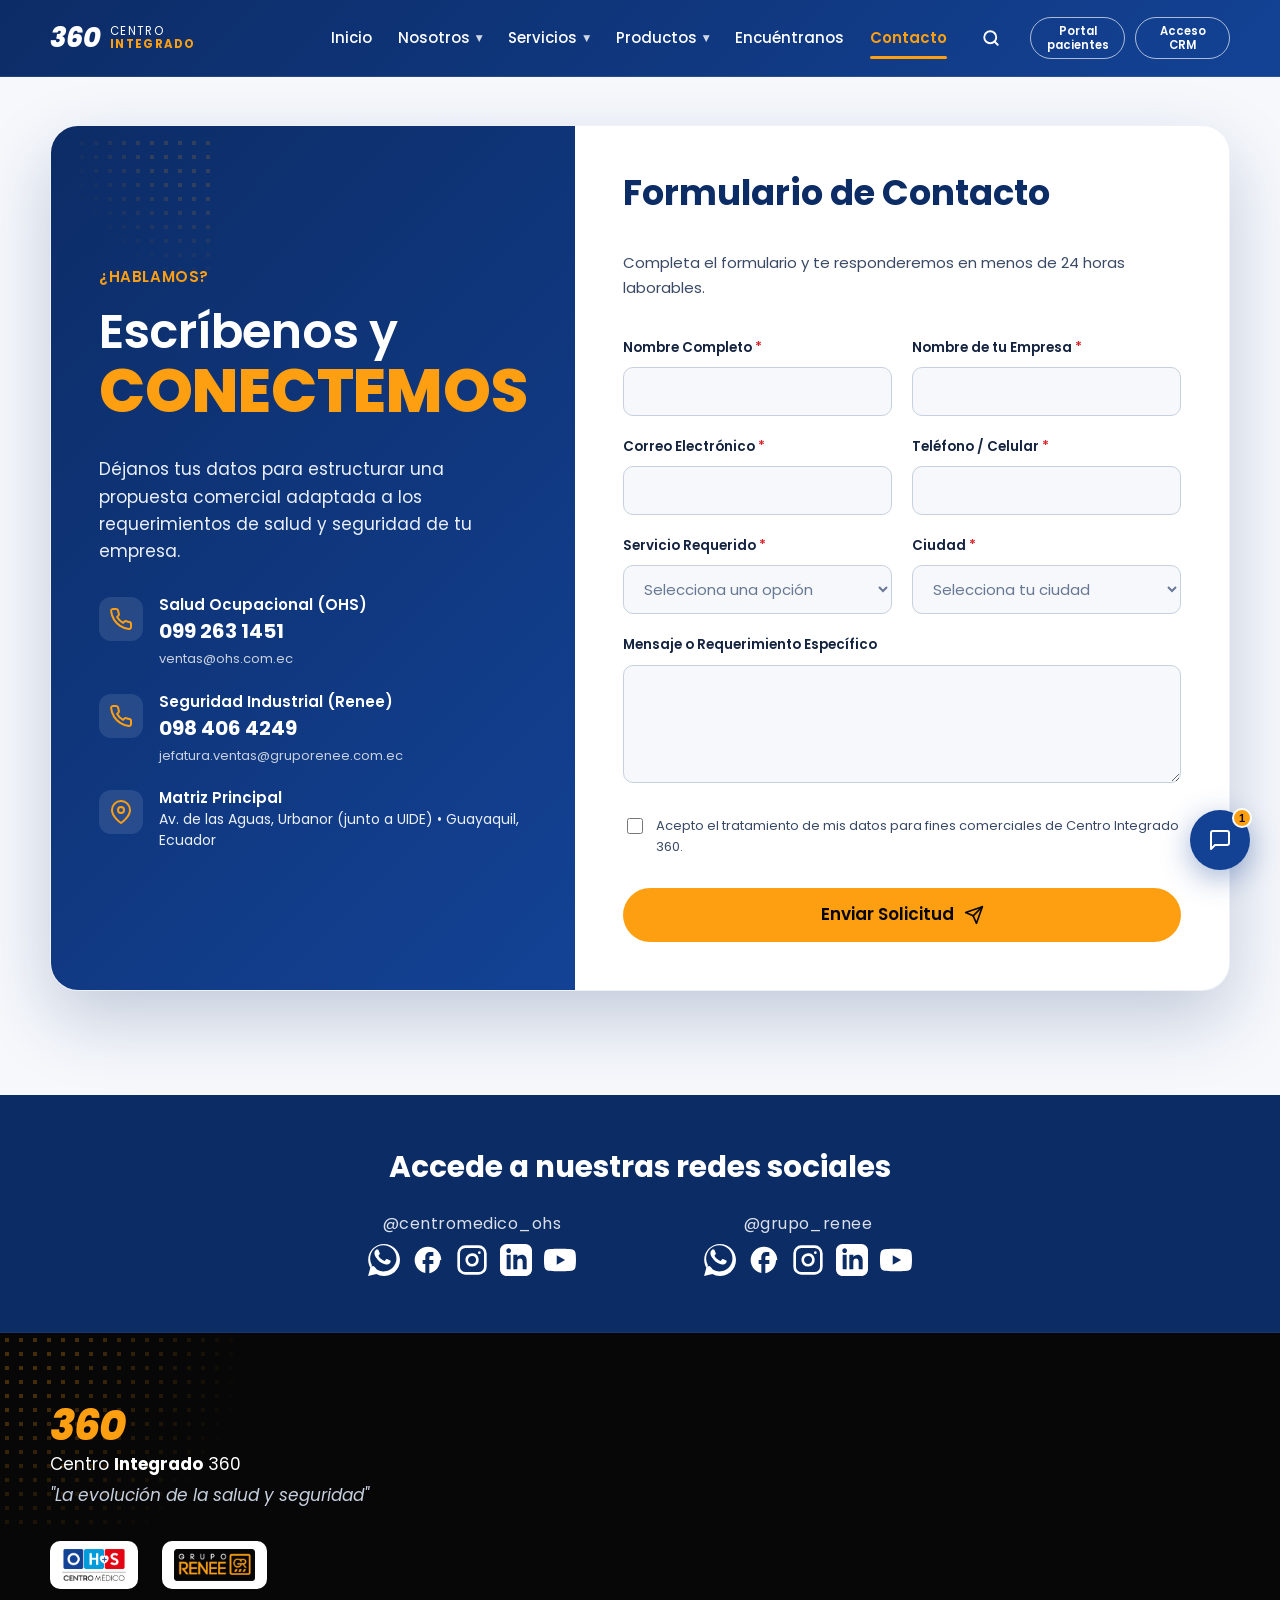
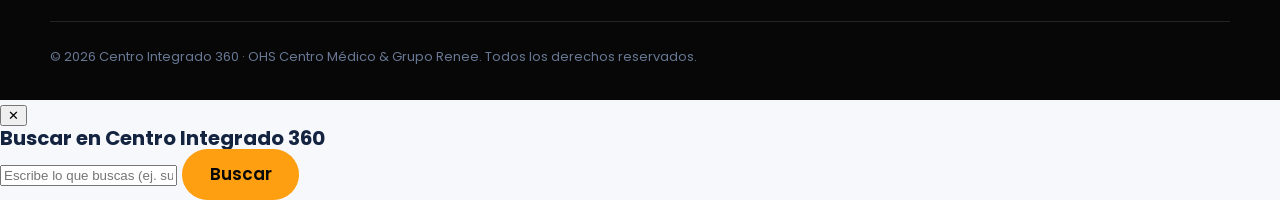
==== commit c6727900: "Productos" ====
--- a/contacto.html
+++ b/contacto.html
@@ -29,7 +29,7 @@
 
       <nav class="main-nav" id="mainNav" aria-label="Navegación principal">
         <div class="nav-item-dropdown">
-          <a href="index.html#top" class="dropdown-trigger">Inicio <span class="arrow-down">▼</span></a>
+          <a href="index.html#top" class="dropdown-trigger">Inicio</a>
           <div class="dropdown-menu">
             <a href="index.html#top">Inicio</a>
             <a href="index.html#nosotros">¿Quiénes somos?</a>
@@ -52,19 +52,24 @@
           <div class="dropdown-menu">
             <a href="index.html#servicios">Salud Ocupacional</a>
             <a href="index.html#servicios">Seguridad Industrial</a>
-            <a href="index.html#servicios">Particular</a>
-          </div>
-        </div>
-
-        <!-- Productos -->
-        <a href="productos.html" class="dropdown-trigger">Catálogo EPP</a>
+            <a href="particulares.html">Particular</a>
+          </div>
+        </div>
+
+        <!-- Productos ▼ -->
+        <div class="nav-item-dropdown">
+          <a href="productos.html" class="dropdown-trigger">Productos <span class="arrow-down">▼</span></a>
+          <div class="dropdown-menu">
+            <a href="productos.html">Catálogo EPP</a>
+          </div>
+        </div>
 
         <!-- Encuéntranos -->
         <a href="encuentranos.html" class="dropdown-trigger">Encuéntranos</a>
 
         <!-- Contacto ▼ -->
         <div class="nav-item-dropdown">
-          <a href="contacto.html" class="dropdown-trigger active">Contacto <span class="arrow-down">▼</span></a>
+          <a href="contacto.html" class="dropdown-trigger active">Contacto</a>
           <div class="dropdown-menu">
             <a href="contacto.html" class="active">Formulario de Contacto</a>
             <a href="index.html#contacto">Canales de WhatsApp</a>
@@ -82,7 +87,7 @@
 
       <div class="header-cta">
         <a href="index.html#ecosistema" class="btn btn-ghost btn-sm">Portal pacientes</a>
-        <a href="index.html#ecosistema" class="btn btn-primary btn-sm">Acceso CRM 360</a>
+        <a href="index.html#ecosistema" class="btn btn-primary btn-sm">Acceso CRM</a>
       </div>
 
       <button class="nav-toggle" id="navToggle" aria-label="Abrir menú" aria-expanded="false" aria-controls="mainNav">
@@ -256,6 +261,79 @@
     </section>
   </main>
 
+  <!-- ===================== REDES SOCIALES ===================== -->
+  <section class="social-blue-section">
+    <div class="container">
+      <h2 class="social-title">Accede a nuestras redes sociales</h2>
+      <div class="social-grid">
+        <div class="social-col">
+          <h3>@centromedico_ohs</h3>
+          <div class="social-links">
+            <a href="https://wa.me/593992631451" target="_blank" rel="noopener" aria-label="WhatsApp OHS">
+              <svg width="24" height="24" viewBox="0 0 24 24" fill="currentColor">
+                <path d="M.057 24l1.687-6.163c-1.041-1.804-1.588-3.849-1.587-5.946C.06 5.348 5.397.01 12.008.01c3.202.001 6.212 1.246 8.477 3.514 2.266 2.268 3.507 5.28 3.505 8.484-.004 6.657-5.34 11.997-11.953 11.997-2.005-.001-3.973-.5-5.739-1.446L0 24zm6.59-4.846c1.6.95 3.188 1.449 4.825 1.451 5.436 0 9.86-4.37 9.864-9.799.002-2.63-1.023-5.101-2.885-6.966a9.78 9.78 0 0 0-6.975-2.881c-5.433 0-9.86 4.371-9.864 9.8-.001 1.73.457 3.414 1.32 4.9l-.317 1.157 1.218-.32 1.019.598zm9.718-6.938c-.3-.15-1.771-.875-2.046-.975-.276-.1-.476-.15-.676.15-.2.3-.776.975-.95 1.175-.175.2-.35.225-.65.075-.3-.15-1.267-.467-2.413-1.49-.893-.797-1.496-1.782-1.672-2.08-.175-.3-.018-.462.158-.636.159-.156.3-.35.45-.525.15-.175.2-.3.3-.5.1-.2.05-.375-.025-.525-.075-.15-.676-1.63-.926-2.233-.243-.586-.492-.507-.676-.516-.174-.008-.374-.01-.574-.01-.2 0-.526.075-.802.375-.275.3-1.05 1.025-1.05 2.5s1.075 2.9 1.225 3.1c.15.2 2.11 3.22 5.11 4.52.714.31 1.27.494 1.704.632.717.228 1.37.196 1.885.119.574-.086 1.771-.725 2.021-1.425.25-.7.25-1.3.175-1.425-.075-.125-.275-.2-.575-.35z"/>
+              </svg>
+            </a>
+            <a href="https://www.facebook.com/share/1KiGc3uQm6/?mibextid=wwXIfr" target="_blank" rel="noopener" aria-label="Facebook OHS">
+              <svg width="24" height="24" viewBox="0 0 24 24" fill="currentColor">
+                <path d="M22 12c0-5.52-4.48-10-10-10S2 6.48 2 12c0 4.84 3.44 8.87 8 9.8V15H8v-3h2V9.5C10 7.57 11.57 6 13.5 6H16v3h-2c-.55 0-1 .45-1 1v2h3v3h-3v6.95c4.56-.93 8-4.96 8-9.75z" />
+              </svg>
+            </a>
+            <a href="https://www.instagram.com/centromedico_ohs?igsh=dnZ5N3U3dGNtNzhu" target="_blank" rel="noopener" aria-label="Instagram OHS">
+              <svg width="24" height="24" viewBox="0 0 24 24" fill="none" stroke="currentColor" stroke-width="2" stroke-linecap="round" stroke-linejoin="round">
+                <rect x="2" y="2" width="20" height="20" rx="5" ry="5"></rect>
+                <path d="M16 11.37A4 4 0 1 1 12.63 8 4 4 0 0 1 16 11.37z"></path>
+                <line x1="17.5" y1="6.5" x2="17.51" y2="6.5"></line>
+              </svg>
+            </a>
+            <a href="https://www.linkedin.com/in/centro-m%C3%A9dico-ohs-45673b123/" target="_blank" rel="noopener" aria-label="LinkedIn OHS">
+              <svg width="24" height="24" viewBox="0 0 24 24" fill="currentColor">
+                <path d="M19 0h-14c-2.761 0-5 2.239-5 5v14c0 2.761 2.239 5 5 5h14c2.762 0 5-2.239 5-5v-14c0-2.761-2.238-5-5-5zm-11 19h-3v-11h3v11zm-1.5-12.268c-.966 0-1.75-.779-1.75-1.75s.784-1.75 1.75-1.75 1.75.779 1.75 1.75-.784 1.75-1.75 1.75zm13.5 12.268h-3v-5.604c0-3.368-4-3.113-4 0v5.604h-3v-11h3v1.765c1.396-2.586 7-2.777 7 2.476v6.759z" />
+              </svg>
+            </a>
+            <a href="https://www.youtube.com/@CentroMedico_OHS/featured" target="_blank" rel="noopener" aria-label="YouTube OHS">
+              <svg width="24" height="24" viewBox="0 0 24 24" fill="currentColor">
+                <path d="M23.498 6.163a3.003 3.003 0 0 0-2.11-2.108C19.53 3.5 12 3.5 12 3.5s-7.53 0-9.388.555A3.003 3.003 0 0 0 .502 6.163C0 8.07 0 12 0 12s0 3.93.502 5.837a3.003 3.003 0 0 0 2.11 2.108C4.47 20.5 12 20.5 12 20.5s7.53 0 9.388-.555a3.003 3.003 0 0 0 2.11-2.108C24 15.93 24 12 24 12s0-3.93-.502-5.837zM9.545 15.568V8.432L15.818 12l-6.273 3.568z" />
+              </svg>
+            </a>
+          </div>
+        </div>
+        <div class="social-col">
+          <h3>@grupo_renee</h3>
+          <div class="social-links">
+            <a href="https://wa.me/593984064249" target="_blank" rel="noopener" aria-label="WhatsApp Grupo Renee">
+              <svg width="24" height="24" viewBox="0 0 24 24" fill="currentColor">
+                <path d="M.057 24l1.687-6.163c-1.041-1.804-1.588-3.849-1.587-5.946C.06 5.348 5.397.01 12.008.01c3.202.001 6.212 1.246 8.477 3.514 2.266 2.268 3.507 5.28 3.505 8.484-.004 6.657-5.34 11.997-11.953 11.997-2.005-.001-3.973-.5-5.739-1.446L0 24zm6.59-4.846c1.6.95 3.188 1.449 4.825 1.451 5.436 0 9.86-4.37 9.864-9.799.002-2.63-1.023-5.101-2.885-6.966a9.78 9.78 0 0 0-6.975-2.881c-5.433 0-9.86 4.371-9.864 9.8-.001 1.73.457 3.414 1.32 4.9l-.317 1.157 1.218-.32 1.019.598zm9.718-6.938c-.3-.15-1.771-.875-2.046-.975-.276-.1-.476-.15-.676.15-.2.3-.776.975-.95 1.175-.175.2-.35.225-.65.075-.3-.15-1.267-.467-2.413-1.49-.893-.797-1.496-1.782-1.672-2.08-.175-.3-.018-.462.158-.636.159-.156.3-.35.45-.525.15-.175.2-.3.3-.5.1-.2.05-.375-.025-.525-.075-.15-.676-1.63-.926-2.233-.243-.586-.492-.507-.676-.516-.174-.008-.374-.01-.574-.01-.2 0-.526.075-.802.375-.275.3-1.05 1.025-1.05 2.5s1.075 2.9 1.225 3.1c.15.2 2.11 3.22 5.11 4.52.714.31 1.27.494 1.704.632.717.228 1.37.196 1.885.119.574-.086 1.771-.725 2.021-1.425.25-.7.25-1.3.175-1.425-.075-.125-.275-.2-.575-.35z"/>
+              </svg>
+            </a>
+            <a href="https://www.facebook.com/share/14eQuZJYQS2/?mibextid=wwXIf" target="_blank" rel="noopener" aria-label="Facebook Grupo Renee">
+              <svg width="24" height="24" viewBox="0 0 24 24" fill="currentColor">
+                <path d="M22 12c0-5.52-4.48-10-10-10S2 6.48 2 12c0 4.84 3.44 8.87 8 9.8V15H8v-3h2V9.5C10 7.57 11.57 6 13.5 6H16v3h-2c-.55 0-1 .45-1 1v2h3v3h-3v6.95c4.56-.93 8-4.96 8-9.75z" />
+              </svg>
+            </a>
+            <a href="https://www.instagram.com/grupo_renee?igsh=ZjVkb3Bjemh2Ynd6" target="_blank" rel="noopener" aria-label="Instagram Grupo Renee">
+              <svg width="24" height="24" viewBox="0 0 24 24" fill="none" stroke="currentColor" stroke-width="2" stroke-linecap="round" stroke-linejoin="round">
+                <rect x="2" y="2" width="20" height="20" rx="5" ry="5"></rect>
+                <path d="M16 11.37A4 4 0 1 1 12.63 8 4 4 0 0 1 16 11.37z"></path>
+                <line x1="17.5" y1="6.5" x2="17.51" y2="6.5"></line>
+              </svg>
+            </a>
+            <a href="https://www.linkedin.com/in/grupo-renee/" target="_blank" rel="noopener" aria-label="LinkedIn Grupo Renee">
+              <svg width="24" height="24" viewBox="0 0 24 24" fill="currentColor">
+                <path d="M19 0h-14c-2.761 0-5 2.239-5 5v14c0 2.761 2.239 5 5 5h14c2.762 0 5-2.239 5-5v-14c0-2.761-2.238-5-5-5zm-11 19h-3v-11h3v11zm-1.5-12.268c-.966 0-1.75-.779-1.75-1.75s.784-1.75 1.75-1.75 1.75.779 1.75 1.75-.784 1.75-1.75 1.75zm13.5 12.268h-3v-5.604c0-3.368-4-3.113-4 0v5.604h-3v-11h3v1.765c1.396-2.586 7-2.777 7 2.476v6.759z" />
+              </svg>
+            </a>
+            <a href="https://www.youtube.com/@grureneesas.a.1385" target="_blank" rel="noopener" aria-label="YouTube Grupo Renee">
+              <svg width="24" height="24" viewBox="0 0 24 24" fill="currentColor">
+                <path d="M23.498 6.163a3.003 3.003 0 0 0-2.11-2.108C19.53 3.5 12 3.5 12 3.5s-7.53 0-9.388.555A3.003 3.003 0 0 0 .502 6.163C0 8.07 0 12 0 12s0 3.93.502 5.837a3.003 3.003 0 0 0 2.11 2.108C4.47 20.5 12 20.5 12 20.5s7.53 0 9.388-.555a3.003 3.003 0 0 0 2.11-2.108C24 15.93 24 12 24 12s0-3.93-.502-5.837zM9.545 15.568V8.432L15.818 12l-6.273 3.568z" />
+              </svg>
+            </a>
+          </div>
+        </div>
+      </div>
+    </div>
+  </section>
+
   <!-- ===================== FOOTER ===================== -->
   <footer class="site-footer">
     <div class="footer-dots" aria-hidden="true"></div>
@@ -263,30 +341,15 @@
       <div class="footer-brand">
         <span class="brand-360 brand-360--lg">360</span>
         <p>Centro <strong>Integrado</strong> 360</p>
-        <p class="footer-claim">“La evolución de la salud y seguridad”</p>
-      </div>
-
-      <!-- Redes Sociales Section -->
-      <div class="footer-socials">
-        <h4>Redes Sociales</h4>
-        <div class="social-icons">
-          <a href="https://instagram.com/centromedico_ohs" target="_blank" aria-label="Instagram">
-            <svg width="20" height="20" viewBox="0 0 24 24" fill="none" stroke="currentColor" stroke-width="2" stroke-linecap="round" stroke-linejoin="round"><rect x="2" y="2" width="20" height="20" rx="5" ry="5"></rect><path d="M16 11.37A4 4 0 1 1 12.63 8 4 4 0 0 1 16 11.37z"></path><line x1="17.5" y1="6.5" x2="17.51" y2="6.5"></line></svg>
-          </a>
-          <a href="https://facebook.com/centromedicoohs" target="_blank" aria-label="Facebook">
-            <svg width="20" height="20" viewBox="0 0 24 24" fill="none" stroke="currentColor" stroke-width="2" stroke-linecap="round" stroke-linejoin="round"><path d="M18 2h-3a5 5 0 0 0-5 5v3H7v4h3v8h4v-8h3l1-4h-4V7a1 1 0 0 1 1-1h3z"></path></svg>
-          </a>
-          <a href="https://linkedin.com" target="_blank" aria-label="LinkedIn">
-            <svg width="20" height="20" viewBox="0 0 24 24" fill="none" stroke="currentColor" stroke-width="2" stroke-linecap="round" stroke-linejoin="round"><path d="M16 8a6 6 0 0 1 6 6v7h-4v-7a2 2 0 0 0-2-2 2 2 0 0 0-2 2v7h-4v-7a6 6 0 0 1 6-6z"></path><rect x="2" y="9" width="4" height="12"></rect><circle cx="4" cy="4" r="2"></circle></svg>
-          </a>
-        </div>
-      </div>
-
+        <p class="footer-claim">"La evolución de la salud y seguridad"</p>
+      </div>
       <div class="footer-logos">
         <img src="assets/img/logo-ohs.png" alt="OHS Centro Médico" width="716" height="358" loading="lazy" />
         <img src="assets/img/logo-renee.png" alt="Grupo Renee" width="855" height="339" loading="lazy" />
       </div>
-      <p class="footer-legal">© <span id="year"></span> Centro Integrado 360 · OHS Centro Médico &amp; Grupo Renee. Todos los derechos reservados.</p>
+
+      <p class="footer-legal">© <span id="year"></span> Centro Integrado 360 · OHS Centro Médico &amp; Grupo Renee.
+        Todos los derechos reservados.</p>
     </div>
   </footer>
 
--- a/assets/css/styles.css
+++ b/assets/css/styles.css
@@ -59,8 +59,19 @@
 }
 
 /* ---------------- Reset ---------------- */
-*, *::before, *::after { box-sizing: border-box; }
-html { scroll-behavior: smooth; scroll-padding-top: calc(var(--header-h) + 12px); -webkit-text-size-adjust: 100%; }
+*,
+*::before,
+*::after {
+  box-sizing: border-box;
+}
+
+html {
+  scroll-behavior: smooth;
+  scroll-padding-top: calc(var(--header-h) + 12px);
+  -webkit-text-size-adjust: 100%;
+  overflow-x: hidden;
+}
+
 body {
   margin: 0;
   font-family: var(--font-body);
@@ -70,26 +81,70 @@
   background: var(--blanco);
   -webkit-font-smoothing: antialiased;
   overflow-x: hidden;
-}
-img { max-width: 100%; height: auto; display: block; }
-a { color: inherit; text-decoration: none; }
-ul { margin: 0; padding: 0; list-style: none; }
-h1, h2, h3, h4 { font-family: var(--font-display); line-height: 1.08; margin: 0; text-wrap: balance; }
-strong { font-weight: 700; }
-
-.container { width: min(100% - 2.5rem, var(--maxw)); margin-inline: auto; }
+  width: 100%;
+}
+
+img {
+  max-width: 100%;
+  height: auto;
+  display: block;
+}
+
+a {
+  color: inherit;
+  text-decoration: none;
+}
+
+ul {
+  margin: 0;
+  padding: 0;
+  list-style: none;
+}
+
+h1,
+h2,
+h3,
+h4 {
+  font-family: var(--font-display);
+  line-height: 1.08;
+  margin: 0;
+  text-wrap: balance;
+}
+
+strong {
+  font-weight: 700;
+}
+
+.container {
+  width: min(100% - 2.5rem, var(--maxw));
+  margin-inline: auto;
+}
 
 /* Skip link accesible */
 .skip-link {
-  position: absolute; left: 50%; top: 0; transform: translate(-50%, -120%);
-  background: var(--azul); color: var(--blanco); font-weight: 600;
-  padding: .7rem 1.2rem; border-radius: 0 0 12px 12px; z-index: 200;
+  position: absolute;
+  left: 50%;
+  top: 0;
+  transform: translate(-50%, -120%);
+  background: var(--azul);
+  color: var(--blanco);
+  font-weight: 600;
+  padding: .7rem 1.2rem;
+  border-radius: 0 0 12px 12px;
+  z-index: 200;
   transition: transform .2s var(--ease);
 }
-.skip-link:focus-visible { transform: translate(-50%, 0); outline: 3px solid var(--naranja); outline-offset: 2px; }
+
+.skip-link:focus-visible {
+  transform: translate(-50%, 0);
+  outline: 3px solid var(--naranja);
+  outline-offset: 2px;
+}
 
 /* ---------------- Motivo de puntos (halftone) ---------------- */
-.hero-dots, .riesgos-dots, .footer-dots {
+.hero-dots,
+.riesgos-dots,
+.footer-dots {
   position: absolute;
   background-image: radial-gradient(currentColor 22%, transparent 23%);
   background-size: 14px 14px;
@@ -118,46 +173,132 @@
   min-height: 48px;
   touch-action: manipulation;
 }
-.btn:hover { transform: translateY(-2px); box-shadow: var(--shadow-md); }
-.btn:focus-visible { outline: 3px solid var(--naranja); outline-offset: 3px; }
-.btn-sm { padding: .65rem 1.15rem; font-size: var(--fs-sm); min-height: 42px; }
-.btn-primary { --bg: var(--naranja); --fg: var(--negro); }
-.btn-outline { --bg: transparent; --fg: var(--azul); border-color: var(--azul); }
-.btn-outline:hover { background: var(--azul); color: var(--blanco); }
-.btn-ghost { --bg: transparent; --fg: var(--azul); }
-.btn-ghost:hover { background: var(--azul-050); }
+
+.btn:hover {
+  transform: translateY(-2px);
+  box-shadow: var(--shadow-md);
+}
+
+.btn:focus-visible {
+  outline: 3px solid var(--naranja);
+  outline-offset: 3px;
+}
+
+.btn-sm {
+  padding: .65rem 1.15rem;
+  font-size: var(--fs-sm);
+  min-height: 42px;
+}
+
+.btn-primary {
+  --bg: var(--naranja);
+  --fg: var(--negro);
+}
+
+.btn-outline {
+  --bg: transparent;
+  --fg: var(--azul);
+  border-color: var(--azul);
+}
+
+.btn-outline:hover {
+  background: var(--azul);
+  color: var(--blanco);
+}
+
+.btn-ghost {
+  --bg: transparent;
+  --fg: var(--azul);
+}
+
+.btn-ghost:hover {
+  background: var(--azul-050);
+}
 
 /* ---------------- Header ---------------- */
 .site-header {
-  position: sticky; top: 0; z-index: 100;
-  background: rgba(255,255,255,.92);
+  position: sticky;
+  top: 0;
+  z-index: 100;
+  background: linear-gradient(135deg, var(--azul-900), var(--azul));
   backdrop-filter: blur(10px);
-  border-bottom: 1px solid var(--gris-100);
-}
+  border-bottom: 1px solid rgba(255, 255, 255, 0.1);
+}
+
 .header-inner {
-  display: flex; align-items: center; gap: var(--sp-3);
+  display: flex;
+  align-items: center;
+  gap: var(--sp-3);
   height: var(--header-h);
 }
-.brand { display: flex; align-items: center; gap: .6rem; margin-right: auto; }
+
+.brand {
+  display: flex;
+  align-items: center;
+  gap: .6rem;
+  margin-right: auto;
+}
+
 .brand-360 {
-  font-family: var(--font-display); font-weight: 800; font-style: italic;
-  font-size: 1.7rem; color: var(--azul-900);
-  letter-spacing: -.02em; line-height: 1;
-}
-.brand-text { font-size: var(--fs-sm); color: var(--gris-700); text-transform: uppercase; letter-spacing: .12em; }
-.brand-text strong { color: var(--naranja-600); }
-
-.main-nav { display: flex; align-items: center; gap: 1.6rem; }
+  font-family: var(--font-display);
+  font-weight: 800;
+  font-style: italic;
+  font-size: 1.7rem;
+  color: var(--blanco);
+  letter-spacing: -.02em;
+  line-height: 1;
+}
+
+.brand-text {
+  display: block;
+  font-size: 0.72rem;
+  line-height: 1.1;
+  color: var(--blanco);
+  text-transform: uppercase;
+  letter-spacing: .12em;
+}
+
+.brand-text strong {
+  display: block;
+  color: var(--naranja);
+  font-weight: 700;
+}
+
+.main-nav {
+  display: flex;
+  align-items: center;
+  gap: 1.6rem;
+}
+
 .main-nav a {
-  font-size: var(--fs-sm); font-weight: 500; color: var(--gris-700);
-  padding: .4rem 0; position: relative;
-}
+  font-size: var(--fs-sm);
+  font-weight: 500;
+  color: var(--blanco);
+  padding: .4rem 0;
+  position: relative;
+}
+
 .main-nav a::after {
-  content: ""; position: absolute; left: 0; bottom: -2px; height: 3px; width: 0;
-  background: var(--naranja); border-radius: 3px; transition: width .25s var(--ease);
-}
-.main-nav a:hover, .main-nav a:focus-visible { color: var(--azul); }
-.main-nav a:hover::after, .main-nav a:focus-visible::after { width: 100%; }
+  content: "";
+  position: absolute;
+  left: 0;
+  bottom: -2px;
+  height: 3px;
+  width: 0;
+  background: var(--naranja);
+  border-radius: 3px;
+  transition: width .25s var(--ease);
+}
+
+.main-nav a:hover,
+.main-nav a:focus-visible {
+  color: var(--naranja);
+}
+
+.main-nav a:hover::after,
+.main-nav a:focus-visible::after {
+  width: 100%;
+}
 
 /* --- Dropdown Nav Items --- */
 .nav-item-dropdown {
@@ -169,7 +310,7 @@
 .dropdown-trigger {
   display: flex;
   align-items: center;
-  gap: 4px;
+  gap: 6px;
   cursor: pointer;
   white-space: nowrap;
 }
@@ -177,7 +318,8 @@
 .dropdown-trigger .arrow-down {
   font-size: 9px;
   transition: transform 0.2s var(--ease);
-  opacity: 0.6;
+  opacity: 0.8;
+  color: var(--blanco);
 }
 
 .nav-item-dropdown:hover .arrow-down {
@@ -192,7 +334,7 @@
   background: var(--blanco);
   border: 1px solid var(--gris-100);
   border-radius: 12px;
-  box-shadow: 0 8px 30px rgba(19,66,149,.12);
+  box-shadow: 0 8px 30px rgba(19, 66, 149, .12);
   padding: 8px 0;
   min-width: 200px;
   opacity: 0;
@@ -230,7 +372,9 @@
   border-radius: 0;
 }
 
-.dropdown-menu a::after { display: none; }
+.dropdown-menu a::after {
+  display: none;
+}
 
 .dropdown-menu a:hover {
   background: var(--azul-050, #f0f5ff);
@@ -245,7 +389,7 @@
   background: none;
   border: none;
   cursor: pointer;
-  color: var(--gris-700);
+  color: var(--blanco);
   padding: 6px;
   border-radius: 8px;
   transition: background 0.2s, color 0.2s;
@@ -253,70 +397,255 @@
 }
 
 .search-trigger-btn:hover {
-  background: var(--azul-050, #f0f5ff);
+  background: rgba(255, 255, 255, 0.1);
+  color: var(--naranja);
+}
+
+.header-cta {
+  display: flex;
+  gap: .6rem;
+  align-items: center;
+}
+
+.site-header .header-cta .btn {
+  border: 1px solid rgba(255, 255, 255, 0.65);
+  background: transparent;
+  color: var(--blanco);
+  font-size: 0.72rem;
+  font-weight: 600;
+  text-align: center;
+  padding: 0.35rem 0.8rem;
+  border-radius: 50px;
+  line-height: 1.25;
+  display: inline-flex;
+  align-items: center;
+  justify-content: center;
+  min-height: unset;
+  transition: background 0.2s, border-color 0.2s, color 0.2s, transform 0.2s;
+  width: 95px;
+  max-width: 95px;
+  flex-shrink: 0;
+}
+
+.site-header .header-cta .btn:hover {
+  background: rgba(255, 255, 255, 0.1);
+  border-color: var(--blanco);
+  color: var(--naranja);
+  transform: translateY(-2px);
+  box-shadow: none;
+}
+
+.nav-toggle {
+  display: none;
+  flex-direction: column;
+  gap: 5px;
+  background: none;
+  border: 0;
+  cursor: pointer;
+  padding: 10px;
+}
+
+.nav-toggle span {
+  width: 26px;
+  height: 3px;
+  background: var(--blanco);
+  border-radius: 3px;
+  transition: transform .3s var(--ease), opacity .3s var(--ease);
+}
+
+.nav-toggle[aria-expanded="true"] span:nth-child(1) {
+  transform: translateY(8px) rotate(45deg);
+}
+
+.nav-toggle[aria-expanded="true"] span:nth-child(2) {
+  opacity: 0;
+}
+
+.nav-toggle[aria-expanded="true"] span:nth-child(3) {
+  transform: translateY(-8px) rotate(-45deg);
+}
+
+/* ---------------- Secciones base ---------------- */
+.section {
+  padding: var(--sp-7) 0;
+  position: relative;
+}
+
+.section-kicker {
+  font-family: var(--font-display);
+  font-weight: 700;
+  color: var(--naranja-600);
+  text-transform: uppercase;
+  letter-spacing: .14em;
+  font-size: var(--fs-sm);
+  margin: 0 0 .6rem;
+}
+
+.section-kicker--light {
+  color: var(--naranja);
+}
+
+.section-title {
+  font-size: var(--fs-2xl);
+  color: var(--azul-900);
+  max-width: 22ch;
+  margin-bottom: var(--sp-4);
+  font-weight: 700;
+}
+
+.section-title--light {
+  color: var(--blanco);
+}
+
+/* ---------------- Hero ---------------- */
+.hero {
+  padding: var(--sp-6) 0 var(--sp-7);
+  position: relative;
+  overflow: hidden;
+}
+
+.hero-dots--tl {
+  color: var(--naranja);
+  opacity: .5;
+  width: 260px;
+  height: 260px;
+  top: 24px;
+  right: 0;
+  -webkit-mask-image: radial-gradient(circle at top right, #000 30%, transparent 72%);
+  mask-image: radial-gradient(circle at top right, #000 30%, transparent 72%);
+}
+
+.hero-grid {
+  display: grid;
+  grid-template-columns: 1.05fr .95fr;
+  gap: var(--sp-5);
+  align-items: center;
+}
+
+.eyebrow {
+  font-weight: 600;
   color: var(--azul);
-}
-
-.header-cta { display: flex; gap: .6rem; }
-
-
-.nav-toggle {
-  display: none; flex-direction: column; gap: 5px;
-  background: none; border: 0; cursor: pointer; padding: 10px;
-}
-.nav-toggle span { width: 26px; height: 3px; background: var(--azul); border-radius: 3px; transition: transform .3s var(--ease), opacity .3s var(--ease); }
-.nav-toggle[aria-expanded="true"] span:nth-child(1) { transform: translateY(8px) rotate(45deg); }
-.nav-toggle[aria-expanded="true"] span:nth-child(2) { opacity: 0; }
-.nav-toggle[aria-expanded="true"] span:nth-child(3) { transform: translateY(-8px) rotate(-45deg); }
-
-/* ---------------- Secciones base ---------------- */
-.section { padding: var(--sp-7) 0; position: relative; }
-.section-kicker {
-  font-family: var(--font-display); font-weight: 700;
-  color: var(--naranja-600); text-transform: uppercase;
-  letter-spacing: .14em; font-size: var(--fs-sm); margin: 0 0 .6rem;
-}
-.section-kicker--light { color: var(--naranja); }
-.section-title {
-  font-size: var(--fs-2xl); color: var(--azul-900);
-  max-width: 22ch; margin-bottom: var(--sp-4); font-weight: 700;
-}
-.section-title--light { color: var(--blanco); }
-
-/* ---------------- Hero ---------------- */
-.hero { padding: var(--sp-6) 0 var(--sp-7); position: relative; overflow: hidden; }
-.hero-dots--tl { color: var(--naranja); opacity: .5; width: 260px; height: 260px; top: 24px; right: 0;
-  -webkit-mask-image: radial-gradient(circle at top right, #000 30%, transparent 72%);
-  mask-image: radial-gradient(circle at top right, #000 30%, transparent 72%); }
-.hero-grid { display: grid; grid-template-columns: 1.05fr .95fr; gap: var(--sp-5); align-items: center; }
-.eyebrow { font-weight: 600; color: var(--azul); letter-spacing: .04em; margin: 0 0 1rem; text-transform: uppercase; font-size: var(--fs-sm); }
-.display { margin: 0 0 1rem; display: flex; flex-direction: column; letter-spacing: -.01em; }
-.display .d-line1 { font-size: clamp(2.2rem, 5vw, 3.6rem); font-weight: 600; color: var(--azul-900); }
-.display .d-line2 { font-size: clamp(2.6rem, 6.2vw, 4.6rem); font-weight: 800; color: var(--naranja); }
-.display .d-line3 { font-size: var(--fs-4xl); font-weight: 800; font-style: italic; color: var(--azul-900); }
-.hero-tagline { font-style: italic; font-weight: 600; color: var(--azul); font-size: var(--fs-lg); margin: 0 0 1.2rem; }
-.hero-lead { color: var(--gris-700); max-width: 52ch; margin: 0 0 1.8rem; }
-.hero-actions { display: flex; flex-wrap: wrap; gap: .9rem; margin-bottom: 2.4rem; }
-.hero-stats { display: flex; gap: var(--sp-4); flex-wrap: wrap; }
-.hero-stats li { display: flex; flex-direction: column; }
-.stat-num { font-family: var(--font-display); font-weight: 800; font-size: var(--fs-xl); color: var(--azul); line-height: 1; }
-.stat-label { font-size: var(--fs-xs); color: var(--gris-500); text-transform: uppercase; letter-spacing: .08em; }
-
-.hero-figure { position: relative; margin: 0; }
-.hero-figure img { border-radius: var(--radius-lg); box-shadow: var(--shadow-lg); width: 100%; object-fit: cover; aspect-ratio: 16/11; }
+  letter-spacing: .04em;
+  margin: 0 0 1rem;
+  text-transform: uppercase;
+  font-size: var(--fs-sm);
+}
+
+.display {
+  margin: 0 0 1rem;
+  display: flex;
+  flex-direction: column;
+  letter-spacing: -.01em;
+}
+
+.display .d-line1 {
+  font-size: clamp(2.2rem, 5vw, 3.6rem);
+  font-weight: 600;
+  color: var(--azul-900);
+}
+
+.display .d-line2 {
+  font-size: clamp(2.6rem, 6.2vw, 4.6rem);
+  font-weight: 800;
+  color: var(--naranja);
+}
+
+.display .d-line3 {
+  font-size: var(--fs-4xl);
+  font-weight: 800;
+  font-style: italic;
+  color: var(--azul-900);
+}
+
+.hero-tagline {
+  font-style: italic;
+  font-weight: 600;
+  color: var(--azul);
+  font-size: var(--fs-lg);
+  margin: 0 0 1.2rem;
+}
+
+.hero-lead {
+  color: var(--gris-700);
+  max-width: 52ch;
+  margin: 0 0 1.8rem;
+}
+
+.hero-actions {
+  display: flex;
+  flex-wrap: wrap;
+  gap: .9rem;
+  margin-bottom: 2.4rem;
+}
+
+.hero-stats {
+  display: flex;
+  gap: var(--sp-4);
+  flex-wrap: wrap;
+}
+
+.hero-stats li {
+  display: flex;
+  flex-direction: column;
+}
+
+.stat-num {
+  font-family: var(--font-display);
+  font-weight: 800;
+  font-size: var(--fs-xl);
+  color: var(--azul);
+  line-height: 1;
+}
+
+.stat-label {
+  font-size: var(--fs-xs);
+  color: var(--gris-500);
+  text-transform: uppercase;
+  letter-spacing: .08em;
+}
+
+.hero-figure {
+  position: relative;
+  margin: 0;
+}
+
+.hero-figure img {
+  border-radius: var(--radius-lg);
+  box-shadow: var(--shadow-lg);
+  width: 100%;
+  object-fit: cover;
+  aspect-ratio: 16/11;
+}
+
 .hero-badge {
-  position: absolute; left: -18px; bottom: -22px;
-  background: var(--azul); color: var(--blanco);
-  padding: 1rem 1.4rem; border-radius: var(--radius);
-  font-family: var(--font-display); font-size: var(--fs-base); line-height: 1.25;
+  position: absolute;
+  left: -18px;
+  bottom: -22px;
+  background: var(--azul);
+  color: var(--blanco);
+  padding: 1rem 1.4rem;
+  border-radius: var(--radius);
+  font-family: var(--font-display);
+  font-size: var(--fs-base);
+  line-height: 1.25;
   box-shadow: var(--shadow-md);
 }
-.hero-badge strong { color: var(--naranja); }
+
+.hero-badge strong {
+  color: var(--naranja);
+}
 
 /* ---------------- Una sola fuerza (index.html) ---------------- */
-.fuerza { background: var(--gris-050); }
+.fuerza {
+  background: var(--gris-050);
+}
+
 .fuerza .section-kicker,
-.fuerza .section-title { text-align: center; margin-inline: auto; }
+.fuerza .section-title {
+  text-align: center;
+  margin-inline: auto;
+}
+
 .fuerza-grid {
   display: grid;
   grid-template-columns: 1fr auto 1fr;
@@ -324,41 +653,112 @@
   gap: var(--sp-3);
   margin-top: var(--sp-3);
 }
+
 .brand-card {
-  background: var(--blanco); border-radius: var(--radius-lg); padding: var(--sp-4);
-  text-align: center; box-shadow: var(--shadow-sm);
+  background: var(--blanco);
+  border-radius: var(--radius-lg);
+  padding: var(--sp-4);
+  text-align: center;
+  box-shadow: var(--shadow-sm);
   border-top: 6px solid var(--azul);
-  display: flex; flex-direction: column; align-items: center; gap: .6rem;
-}
-.brand-card--renee { border-top-color: var(--naranja); }
-.brand-logo { height: 64px; width: auto; object-fit: contain; margin-bottom: .4rem; }
-.brand-card h3 { font-size: var(--fs-xl); color: var(--azul-900); }
-.brand-card--renee h3 { color: var(--naranja-600); }
-.brand-card p { color: var(--gris-700); margin: 0; max-width: 34ch; }
+  display: flex;
+  flex-direction: column;
+  align-items: center;
+  gap: .6rem;
+}
+
+.brand-card--renee {
+  border-top-color: var(--naranja);
+}
+
+.brand-logo {
+  height: 64px;
+  width: auto;
+  object-fit: contain;
+  margin-bottom: .4rem;
+}
+
+.brand-card h3 {
+  font-size: var(--fs-xl);
+  color: var(--azul-900);
+}
+
+.brand-card--renee h3 {
+  color: var(--naranja-600);
+}
+
+.brand-card p {
+  color: var(--gris-700);
+  margin: 0;
+  max-width: 34ch;
+}
+
 .fuerza-x {
   align-self: center;
-  font-size: 2.4rem; font-weight: 800;
-  color: var(--azul-900); font-family: var(--font-display);
-}
+  font-size: 2.4rem;
+  font-weight: 800;
+  color: var(--azul-900);
+  font-family: var(--font-display);
+}
+
 .fuerza-foot {
-  text-align: center; font-style: italic;
-  font-size: var(--fs-lg); color: var(--azul); margin: var(--sp-4) 0 0;
-}
-.fuerza-foot strong { color: var(--naranja-600); }
-
-.mv-grid { display: grid; grid-template-columns: 1fr 1fr; gap: var(--sp-3); margin-top: var(--sp-5); }
-.mv-card { background: var(--blanco); border-radius: var(--radius); padding: var(--sp-4); box-shadow: var(--shadow-sm); }
-.mv-card h4 { font-size: var(--fs-xl); color: var(--naranja-600); margin-bottom: .6rem; }
-.mv-card p { color: var(--gris-700); margin: 0; }
-
-.valores { display: flex; flex-wrap: wrap; justify-content: center; gap: .7rem; margin-top: var(--sp-4); }
+  text-align: center;
+  font-style: italic;
+  font-size: var(--fs-lg);
+  color: var(--azul);
+  margin: var(--sp-4) 0 0;
+}
+
+.fuerza-foot strong {
+  color: var(--naranja-600);
+}
+
+.mv-grid {
+  display: grid;
+  grid-template-columns: 1fr 1fr;
+  gap: var(--sp-3);
+  margin-top: var(--sp-5);
+}
+
+.mv-card {
+  background: var(--blanco);
+  border-radius: var(--radius);
+  padding: var(--sp-4);
+  box-shadow: var(--shadow-sm);
+}
+
+.mv-card h4 {
+  font-size: var(--fs-xl);
+  color: var(--naranja-600);
+  margin-bottom: .6rem;
+}
+
+.mv-card p {
+  color: var(--gris-700);
+  margin: 0;
+}
+
+.valores {
+  display: flex;
+  flex-wrap: wrap;
+  justify-content: center;
+  gap: .7rem;
+  margin-top: var(--sp-4);
+}
+
 .valores li {
-  background: var(--azul-050); color: var(--azul); font-weight: 600;
-  padding: .5rem 1.1rem; border-radius: var(--radius-pill); font-size: var(--fs-sm);
+  background: var(--azul-050);
+  color: var(--azul);
+  font-weight: 600;
+  padding: .5rem 1.1rem;
+  border-radius: var(--radius-pill);
+  font-size: var(--fs-sm);
 }
 
 /* ---------------- Nosotros ¿Quiénes somos? (nosotros.html — clases usadas en styles.css también) ---------------- */
-.nosotros { background: var(--gris-050); }
+.nosotros {
+  background: var(--gris-050);
+}
 
 
 /* Grid: texto izquierda | foto derecha */
@@ -369,19 +769,27 @@
   align-items: center;
   margin-bottom: var(--sp-6);
 }
-.quienes-copy { display: flex; flex-direction: column; gap: 1rem; }
+
+.quienes-copy {
+  display: flex;
+  flex-direction: column;
+  gap: 1rem;
+}
+
 .quienes-lead {
   font-size: var(--fs-lg);
   color: var(--gris-700);
   margin: 0;
   line-height: 1.7;
 }
+
 .quienes-sub {
   font-size: var(--fs-base);
   color: var(--gris-500);
   margin: 0;
   line-height: 1.7;
 }
+
 .quienes-logos {
   display: flex;
   align-items: center;
@@ -389,11 +797,20 @@
   flex-wrap: wrap;
   padding-top: .5rem;
 }
-.quienes-logos img { height: 44px; width: auto; object-fit: contain; }
+
+.quienes-logos img {
+  height: 44px;
+  width: auto;
+  object-fit: contain;
+}
+
 .quienes-x {
-  font-size: 1.4rem; font-weight: 800;
-  color: var(--azul-900); font-family: var(--font-display);
-}
+  font-size: 1.4rem;
+  font-weight: 800;
+  color: var(--azul-900);
+  font-family: var(--font-display);
+}
+
 .quienes-media {
   margin: 0;
   border-radius: var(--radius-lg);
@@ -401,8 +818,10 @@
   box-shadow: var(--shadow-lg);
   aspect-ratio: 4/3;
 }
+
 .quienes-media img {
-  width: 100%; height: 100%;
+  width: 100%;
+  height: 100%;
   object-fit: cover;
   display: block;
 }
@@ -413,6 +832,7 @@
   grid-template-columns: repeat(3, 1fr);
   gap: var(--sp-3);
 }
+
 .mvv-card {
   background: var(--blanco);
   border-radius: var(--radius-lg);
@@ -424,40 +844,77 @@
   gap: .7rem;
   transition: transform .25s var(--ease), box-shadow .25s var(--ease);
 }
-.mvv-card:hover { transform: translateY(-4px); box-shadow: var(--shadow-md); }
-.mvv-card--vision { border-top-color: var(--naranja); }
-.mvv-card--valores { border-top-color: #22c55e; }
+
+.mvv-card:hover {
+  transform: translateY(-4px);
+  box-shadow: var(--shadow-md);
+}
+
+.mvv-card--vision {
+  border-top-color: var(--naranja);
+}
+
+.mvv-card--valores {
+  border-top-color: #22c55e;
+}
 
 .mvv-icon {
   font-size: 2rem;
-  width: 56px; height: 56px;
+  width: 56px;
+  height: 56px;
   border-radius: 16px;
   background: var(--azul-050);
-  display: grid; place-items: center;
-}
-.mvv-card--vision .mvv-icon { background: rgba(254,159,18,.12); }
-.mvv-card--valores .mvv-icon { background: rgba(34,197,94,.1); }
+  display: grid;
+  place-items: center;
+}
+
+.mvv-card--vision .mvv-icon {
+  background: rgba(254, 159, 18, .12);
+}
+
+.mvv-card--valores .mvv-icon {
+  background: rgba(34, 197, 94, .1);
+}
 
 .mvv-card h3 {
   font-size: var(--fs-xl);
   color: var(--azul-900);
   margin: 0;
 }
-.mvv-card p { color: var(--gris-700); margin: 0; font-size: var(--fs-sm); line-height: 1.7; }
+
+.mvv-card p {
+  color: var(--gris-700);
+  margin: 0;
+  font-size: var(--fs-sm);
+  line-height: 1.7;
+}
 
 .mvv-values-list {
-  margin: 0; padding: 0; list-style: none;
-  display: flex; flex-wrap: wrap; gap: .5rem;
-}
+  margin: 0;
+  padding: 0;
+  list-style: none;
+  display: flex;
+  flex-wrap: wrap;
+  gap: .5rem;
+}
+
 .mvv-values-list li {
-  background: var(--azul-050); color: var(--azul);
-  font-weight: 600; font-size: var(--fs-xs);
-  padding: .35rem .85rem; border-radius: var(--radius-pill);
+  background: var(--azul-050);
+  color: var(--azul);
+  font-weight: 600;
+  font-size: var(--fs-xs);
+  padding: .35rem .85rem;
+  border-radius: var(--radius-pill);
 }
 
 /* ---------------- ¿Por qué elegirnos? — layout con figura central ---------------- */
-.porque { background: var(--blanco); }
-.porque .section-title { max-width: 28ch; }
+.porque {
+  background: var(--blanco);
+}
+
+.porque .section-title {
+  max-width: 28ch;
+}
 
 .porque-subtitle {
   color: var(--gris-500);
@@ -481,6 +938,7 @@
   width: 260px;
   flex-shrink: 0;
 }
+
 .porque-fig img {
   width: 260px;
   height: 360px;
@@ -490,6 +948,7 @@
   box-shadow: var(--shadow-lg);
   display: block;
 }
+
 .porque-fig-badge {
   position: absolute;
   bottom: -14px;
@@ -512,9 +971,12 @@
   flex-direction: column;
   gap: var(--sp-3);
 }
+
 /* Col izquierda: ítems 01→03 de abajo a arriba (se muestran 01 abajo, 03 arriba)
    En el boceto aparecen de arriba a abajo como 3→2→1, así que los ordenamos inversamente */
-.porque-col--left { flex-direction: column-reverse; }
+.porque-col--left {
+  flex-direction: column-reverse;
+}
 
 /* Ítem de ventaja */
 .ventaja-item {
@@ -529,14 +991,21 @@
   transform: translateX(-24px);
   transition: opacity .5s ease var(--delay, 0s), transform .5s var(--ease) var(--delay, 0s);
 }
-.ventaja-item.is-visible { opacity: 1; transform: none; }
+
+.ventaja-item.is-visible {
+  opacity: 1;
+  transform: none;
+}
 
 .ventaja-item--right {
   border-left: none;
   border-right: 4px solid var(--naranja);
   transform: translateX(24px);
 }
-.ventaja-item--right.is-visible { transform: none; }
+
+.ventaja-item--right.is-visible {
+  transform: none;
+}
 
 /* Número estilizado */
 .vi-num {
@@ -548,7 +1017,10 @@
   min-width: 2.2rem;
   opacity: .35;
 }
-.ventaja-item--right .vi-num { color: var(--naranja); }
+
+.ventaja-item--right .vi-num {
+  color: var(--naranja);
+}
 
 .vi-body h4 {
   font-size: var(--fs-base);
@@ -556,18 +1028,34 @@
   color: var(--azul-900);
   margin: 0 0 .25rem;
 }
-.vi-body p { color: var(--gris-700); margin: 0; font-size: var(--fs-sm); }
-.vi-body--right { text-align: right; }
+
+.vi-body p {
+  color: var(--gris-700);
+  margin: 0;
+  font-size: var(--fs-sm);
+}
+
+.vi-body--right {
+  text-align: right;
+}
 
 
 
 /* ---------------- Qué solucionamos (Mind Map SVG Desplegable) ---------------- */
-.solucionamos { background: var(--azul); color: var(--blanco); overflow: hidden; }
-
-.sol-header-block { text-align: center; margin-bottom: var(--sp-4); }
+.solucionamos {
+  background: var(--azul);
+  color: var(--blanco);
+  overflow: hidden;
+}
+
+.sol-header-block {
+  text-align: center;
+  margin-bottom: var(--sp-4);
+}
+
 .sol-subtitle {
   text-align: center;
-  color: rgba(255,255,255,0.65);
+  color: rgba(255, 255, 255, 0.65);
   font-size: var(--fs-sm);
   margin: -1rem 0 var(--sp-4);
   font-style: italic;
@@ -604,8 +1092,9 @@
   opacity: 0;
   transform: scale(0.3);
   transform-origin: 550px 330px;
-  transition: opacity 0.5s ease, transform 0.6s cubic-bezier(.34,1.56,.64,1);
-}
+  transition: opacity 0.5s ease, transform 0.6s cubic-bezier(.34, 1.56, .64, 1);
+}
+
 .mindmap-wrap.mm-active .mm-center-g {
   opacity: 1;
   transform: scale(1);
@@ -626,6 +1115,7 @@
   dominant-baseline: middle;
   pointer-events: none;
 }
+
 .mm-center-text--sub {
   font-size: 16px;
   font-weight: 700;
@@ -640,8 +1130,15 @@
 }
 
 @keyframes mmPulse {
-  0%   { r: 72; opacity: 0.8; }
-  100% { r: 96; opacity: 0; }
+  0% {
+    r: 72;
+    opacity: 0.8;
+  }
+
+  100% {
+    r: 96;
+    opacity: 0;
+  }
 }
 
 /* ===== NODOS RAMA ===== */
@@ -650,7 +1147,7 @@
   transform: scale(0.4);
   transform-box: fill-box;
   transform-origin: center;
-  transition: opacity 0.45s ease, transform 0.5s cubic-bezier(.34,1.56,.64,1);
+  transition: opacity 0.45s ease, transform 0.5s cubic-bezier(.34, 1.56, .64, 1);
   cursor: pointer;
 }
 
@@ -716,6 +1213,7 @@
 .mm-branch:focus {
   outline: none;
 }
+
 .mm-branch:focus-visible .mm-branch-rect {
   stroke: #fff;
   stroke-width: 2.5;
@@ -728,9 +1226,9 @@
   left: 50%;
   transform: translate(-50%, -50%) scale(0.85);
   width: min(460px, 90%);
-  background: rgba(255,255,255,0.97);
+  background: rgba(255, 255, 255, 0.97);
   border-radius: var(--radius-lg);
-  box-shadow: 0 20px 60px rgba(0,0,0,0.35), 0 0 0 1px rgba(254,159,18,0.3);
+  box-shadow: 0 20px 60px rgba(0, 0, 0, 0.35), 0 0 0 1px rgba(254, 159, 18, 0.3);
   padding: var(--sp-4) var(--sp-4) var(--sp-3);
   z-index: 20;
   opacity: 0;
@@ -759,6 +1257,7 @@
   border-radius: 8px;
   transition: color 0.2s, background 0.2s;
 }
+
 .mm-panel-close:hover {
   color: var(--gris-900);
   background: var(--gris-100);
@@ -822,7 +1321,9 @@
 }
 
 /* ===== VERSIÓN MÓVIL — Accordion ===== */
-.mindmap-mobile-fallback { display: none; }
+.mindmap-mobile-fallback {
+  display: none;
+}
 
 .mmf-center {
   text-align: center;
@@ -846,16 +1347,16 @@
 }
 
 .mmf-item {
-  background: rgba(255,255,255,0.08);
-  border: 1px solid rgba(255,255,255,0.2);
+  background: rgba(255, 255, 255, 0.08);
+  border: 1px solid rgba(255, 255, 255, 0.2);
   border-radius: 14px;
   overflow: hidden;
   transition: background 0.2s;
 }
 
 .mmf-item[open] {
-  background: rgba(254,159,18,0.15);
-  border-color: rgba(254,159,18,0.4);
+  background: rgba(254, 159, 18, 0.15);
+  border-color: rgba(254, 159, 18, 0.4);
 }
 
 .mmf-item summary {
@@ -871,11 +1372,13 @@
   user-select: none;
 }
 
-.mmf-item summary::-webkit-details-marker { display: none; }
+.mmf-item summary::-webkit-details-marker {
+  display: none;
+}
 
 .mmf-item[open] summary {
   color: #ffe5a0;
-  border-bottom: 1px solid rgba(255,255,255,0.12);
+  border-bottom: 1px solid rgba(255, 255, 255, 0.12);
 }
 
 .mmf-item summary::after {
@@ -894,7 +1397,7 @@
   margin: 0;
   padding: 12px 18px 14px;
   font-size: var(--fs-sm);
-  color: rgba(220,230,247,0.85);
+  color: rgba(220, 230, 247, 0.85);
   line-height: 1.6;
 }
 
@@ -903,111 +1406,414 @@
 
 
 /* ---------------- Servicios ---------------- */
-.serv-grid { display: grid; grid-template-columns: 1fr 1fr; gap: var(--sp-3); }
+.serv-grid {
+  display: grid;
+  grid-template-columns: 1fr 1fr;
+  gap: var(--sp-3);
+}
+
 .serv-card {
-  border-radius: var(--radius-lg); overflow: hidden; box-shadow: var(--shadow-sm);
-  background: var(--blanco); border: 1px solid var(--gris-100);
-  display: flex; flex-direction: column;
-}
-.serv-head { position: relative; }
-.serv-head img { width: 100%; height: 230px; object-fit: cover; object-position: center 22%; }
+  border-radius: var(--radius-lg);
+  overflow: hidden;
+  box-shadow: var(--shadow-sm);
+  background: var(--blanco);
+  border: 1px solid var(--gris-100);
+  display: flex;
+  flex-direction: column;
+}
+
+.serv-head {
+  position: relative;
+}
+
+.serv-head img {
+  width: 100%;
+  height: 230px;
+  object-fit: cover;
+  object-position: center 22%;
+}
+
 .serv-head h3 {
-  position: absolute; left: 0; right: 0; bottom: 0;
-  padding: 1.4rem; color: var(--blanco); font-size: var(--fs-xl);
-  background: linear-gradient(to top, rgba(12,44,102,.92), rgba(12,44,102,0));
-}
-.serv-card--seguridad .serv-head h3 { background: linear-gradient(to top, rgba(233,140,0,.94), rgba(233,140,0,0)); color: var(--negro); }
-.serv-card ul { padding: var(--sp-3) var(--sp-4) var(--sp-4); display: grid; gap: .7rem; }
-.serv-card li { position: relative; padding-left: 1.7rem; color: var(--gris-700); }
-.serv-card li::before { content: "▸"; position: absolute; left: 0; color: var(--azul); font-weight: 700; }
-.serv-card--seguridad li::before { color: var(--naranja-600); }
+  position: absolute;
+  left: 0;
+  right: 0;
+  bottom: 0;
+  padding: 1.4rem;
+  color: var(--blanco);
+  font-size: var(--fs-xl);
+  background: linear-gradient(to top, rgba(12, 44, 102, .92), rgba(12, 44, 102, 0));
+}
+
+.serv-card--seguridad .serv-head h3 {
+  background: linear-gradient(to top, rgba(233, 140, 0, .94), rgba(233, 140, 0, 0));
+  color: var(--negro);
+}
+
+.serv-card ul {
+  padding: var(--sp-3) var(--sp-4) var(--sp-4);
+  display: grid;
+  gap: .7rem;
+}
+
+.serv-card li {
+  position: relative;
+  padding-left: 1.7rem;
+  color: var(--gris-700);
+}
+
+.serv-card li::before {
+  content: "▸";
+  position: absolute;
+  left: 0;
+  color: var(--azul);
+  font-weight: 700;
+}
+
+.serv-card--seguridad li::before {
+  color: var(--naranja-600);
+}
 
 /* ---------------- Riesgos 360 (tabla) ---------------- */
-.riesgos { background: var(--gris-050); overflow: hidden; }
-.riesgos-dots { color: var(--azul); opacity: .14; width: 240px; height: 320px; bottom: 0; right: 0;
+.riesgos {
+  background: var(--gris-050);
+  overflow: hidden;
+}
+
+.riesgos-dots {
+  color: var(--azul);
+  opacity: .14;
+  width: 240px;
+  height: 320px;
+  bottom: 0;
+  right: 0;
   -webkit-mask-image: linear-gradient(to top left, #000, transparent 70%);
-  mask-image: linear-gradient(to top left, #000, transparent 70%); }
-.table-wrap { overflow-x: auto; border-radius: var(--radius); box-shadow: var(--shadow-sm); }
-.riesgos-table { width: 100%; border-collapse: collapse; background: var(--blanco); min-width: 640px; }
-.riesgos-table th, .riesgos-table td { padding: 1rem 1.2rem; text-align: left; vertical-align: top; }
-.riesgos-table thead th { color: var(--blanco); font-family: var(--font-display); font-size: var(--fs-sm); letter-spacing: .03em; }
-.th-riesgo { background: #d8232a; }
-.th-ohs { background: var(--azul); }
-.th-renee { background: var(--naranja); color: var(--negro) !important; }
-.riesgos-table tbody th { background: var(--azul-050); color: var(--azul-900); font-weight: 700; font-family: var(--font-body); width: 140px; }
-.riesgos-table tbody td { color: var(--gris-700); font-size: var(--fs-sm); border-bottom: 1px solid var(--gris-100); }
-.riesgos-table tbody tr:nth-child(even) td { background: var(--gris-050); }
+  mask-image: linear-gradient(to top left, #000, transparent 70%);
+}
+
+.table-wrap {
+  overflow-x: auto;
+  border-radius: var(--radius);
+  box-shadow: var(--shadow-sm);
+}
+
+.riesgos-table {
+  width: 100%;
+  border-collapse: collapse;
+  background: var(--blanco);
+  min-width: 640px;
+}
+
+.riesgos-table th,
+.riesgos-table td {
+  padding: 1rem 1.2rem;
+  text-align: left;
+  vertical-align: top;
+}
+
+.riesgos-table thead th {
+  color: var(--blanco);
+  font-family: var(--font-display);
+  font-size: var(--fs-sm);
+  letter-spacing: .03em;
+}
+
+.th-riesgo {
+  background: #d8232a;
+}
+
+.th-ohs {
+  background: var(--azul);
+}
+
+.th-renee {
+  background: var(--naranja);
+  color: var(--negro) !important;
+}
+
+.riesgos-table tbody th {
+  background: var(--azul-050);
+  color: var(--azul-900);
+  font-weight: 700;
+  font-family: var(--font-body);
+  width: 140px;
+}
+
+.riesgos-table tbody td {
+  color: var(--gris-700);
+  font-size: var(--fs-sm);
+  border-bottom: 1px solid var(--gris-100);
+}
+
+.riesgos-table tbody tr:nth-child(even) td {
+  background: var(--gris-050);
+}
 
 /* ---------------- Por qué elegirnos ---------------- */
-.ventajas-grid { display: grid; grid-template-columns: repeat(3, 1fr); gap: var(--sp-3); }
-.ventaja { background: var(--blanco); border-radius: var(--radius); padding: var(--sp-4); box-shadow: var(--shadow-sm); border-left: 0; }
+.ventajas-grid {
+  display: grid;
+  grid-template-columns: repeat(3, 1fr);
+  gap: var(--sp-3);
+}
+
+.ventaja {
+  background: var(--blanco);
+  border-radius: var(--radius);
+  padding: var(--sp-4);
+  box-shadow: var(--shadow-sm);
+  border-left: 0;
+}
+
 .v-ic {
-  display: inline-grid; place-items: center; width: 48px; height: 48px;
-  border-radius: 14px; background: var(--azul); color: var(--blanco);
-  font-family: var(--font-display); font-weight: 800; font-size: 1.4rem; margin-bottom: .8rem;
-}
-.ventaja:nth-child(even) .v-ic { background: var(--naranja); color: var(--negro); }
-.ventaja h4 { color: var(--azul-900); font-size: var(--fs-lg); margin-bottom: .3rem; }
-.ventaja p { color: var(--gris-500); margin: 0; font-size: var(--fs-sm); }
-
-.movil-grid { display: grid; grid-template-columns: 1fr 1fr; gap: var(--sp-4); align-items: center; margin-top: var(--sp-5); }
-.movil-fig { margin: 0; }
-.movil-fig img { border-radius: var(--radius-lg); box-shadow: var(--shadow-md); width: 100%; aspect-ratio: 3/2; object-fit: cover; }
-.movil-copy h3 { color: var(--azul-900); font-size: var(--fs-xl); }
-.movil-copy h3.mt { margin-top: 1.4rem; }
-.movil-copy p { color: var(--gris-700); margin: .4rem 0 0; }
+  display: inline-grid;
+  place-items: center;
+  width: 48px;
+  height: 48px;
+  border-radius: 14px;
+  background: var(--azul);
+  color: var(--blanco);
+  font-family: var(--font-display);
+  font-weight: 800;
+  font-size: 1.4rem;
+  margin-bottom: .8rem;
+}
+
+.ventaja:nth-child(even) .v-ic {
+  background: var(--naranja);
+  color: var(--negro);
+}
+
+.ventaja h4 {
+  color: var(--azul-900);
+  font-size: var(--fs-lg);
+  margin-bottom: .3rem;
+}
+
+.ventaja p {
+  color: var(--gris-500);
+  margin: 0;
+  font-size: var(--fs-sm);
+}
+
+.movil-grid {
+  display: grid;
+  grid-template-columns: 1fr 1fr;
+  gap: var(--sp-4);
+  align-items: center;
+  margin-top: var(--sp-5);
+}
+
+.movil-fig {
+  margin: 0;
+}
+
+.movil-fig img {
+  border-radius: var(--radius-lg);
+  box-shadow: var(--shadow-md);
+  width: 100%;
+  aspect-ratio: 3/2;
+  object-fit: cover;
+}
+
+.movil-copy h3 {
+  color: var(--azul-900);
+  font-size: var(--fs-xl);
+}
+
+.movil-copy h3.mt {
+  margin-top: 1.4rem;
+}
+
+.movil-copy p {
+  color: var(--gris-700);
+  margin: .4rem 0 0;
+}
 
 /* ---------------- Sucursales ---------------- */
-.suc-grid { display: grid; grid-template-columns: repeat(4, 1fr); gap: var(--sp-3); }
+.suc-grid {
+  display: grid;
+  grid-template-columns: repeat(4, 1fr);
+  gap: var(--sp-3);
+}
+
 .suc-card {
-  background: var(--blanco); border-radius: var(--radius); padding: var(--sp-4);
-  box-shadow: var(--shadow-sm); border: 1px solid var(--gris-100);
-}
-.suc-card--matriz { background: var(--azul); color: var(--blanco); border: 0; }
+  background: var(--blanco);
+  border-radius: var(--radius);
+  padding: var(--sp-4);
+  box-shadow: var(--shadow-sm);
+  border: 1px solid var(--gris-100);
+}
+
+.suc-card--matriz {
+  background: var(--azul);
+  color: var(--blanco);
+  border: 0;
+}
+
 .suc-tag {
-  display: inline-block; font-size: var(--fs-xs); text-transform: uppercase; letter-spacing: .1em;
-  font-weight: 700; color: var(--naranja-600); margin-bottom: .6rem;
-}
-.suc-card--matriz .suc-tag { color: var(--naranja); }
-.suc-card h3 { font-size: var(--fs-lg); color: var(--azul-900); margin-bottom: .5rem; }
-.suc-card--matriz h3 { color: var(--blanco); }
-.suc-addr { color: var(--gris-700); font-size: var(--fs-sm); margin: 0; }
-.suc-card--matriz .suc-addr { color: #dce6f7; }
-.suc-hours { margin-top: 1rem; display: grid; gap: .4rem; }
-.suc-hours li { display: flex; justify-content: space-between; gap: 1rem; font-size: var(--fs-sm); border-top: 1px solid rgba(255,255,255,.2); padding-top: .4rem; }
+  display: inline-block;
+  font-size: var(--fs-xs);
+  text-transform: uppercase;
+  letter-spacing: .1em;
+  font-weight: 700;
+  color: var(--naranja-600);
+  margin-bottom: .6rem;
+}
+
+.suc-card--matriz .suc-tag {
+  color: var(--naranja);
+}
+
+.suc-card h3 {
+  font-size: var(--fs-lg);
+  color: var(--azul-900);
+  margin-bottom: .5rem;
+}
+
+.suc-card--matriz h3 {
+  color: var(--blanco);
+}
+
+.suc-addr {
+  color: var(--gris-700);
+  font-size: var(--fs-sm);
+  margin: 0;
+}
+
+.suc-card--matriz .suc-addr {
+  color: #dce6f7;
+}
+
+.suc-hours {
+  margin-top: 1rem;
+  display: grid;
+  gap: .4rem;
+}
+
+.suc-hours li {
+  display: flex;
+  justify-content: space-between;
+  gap: 1rem;
+  font-size: var(--fs-sm);
+  border-top: 1px solid rgba(255, 255, 255, .2);
+  padding-top: .4rem;
+}
 
 /* ---------------- Ecosistema digital ---------------- */
-.ecosistema { background: linear-gradient(135deg, var(--azul-900), var(--azul)); color: var(--blanco); }
-.eco-grid { display: grid; grid-template-columns: repeat(3, 1fr); gap: var(--sp-3); }
+.ecosistema {
+  background: linear-gradient(135deg, var(--azul-900), var(--azul));
+  color: var(--blanco);
+}
+
+.eco-grid {
+  display: grid;
+  grid-template-columns: repeat(3, 1fr);
+  gap: var(--sp-3);
+}
+
 .eco-card {
-  background: rgba(255,255,255,.06); border: 1px solid rgba(255,255,255,.16);
-  border-radius: var(--radius-lg); padding: var(--sp-4);
-  display: flex; flex-direction: column; gap: .6rem;
+  background: rgba(255, 255, 255, .06);
+  border: 1px solid rgba(255, 255, 255, .16);
+  border-radius: var(--radius-lg);
+  padding: var(--sp-4);
+  display: flex;
+  flex-direction: column;
+  gap: .6rem;
   transition: transform .25s var(--ease), background .25s var(--ease);
 }
-a.eco-card:hover { transform: translateY(-4px); background: rgba(255,255,255,.12); }
+
+a.eco-card:hover {
+  transform: translateY(-4px);
+  background: rgba(255, 255, 255, .12);
+}
+
 .eco-badge {
-  align-self: flex-start; font-size: var(--fs-xs); font-weight: 700;
-  text-transform: uppercase; letter-spacing: .08em;
-  background: rgba(255,255,255,.16); color: #dce6f7;
-  padding: .3rem .8rem; border-radius: var(--radius-pill);
-}
-.eco-badge--on { background: var(--naranja); color: var(--negro); }
-.eco-card h3 { font-size: var(--fs-xl); color: var(--blanco); }
-.eco-card p { color: #cdd9ef; font-size: var(--fs-sm); margin: 0; flex: 1; }
-.eco-link { font-weight: 700; color: var(--naranja); }
-.eco-link--muted { color: #9fb3d6; }
+  align-self: flex-start;
+  font-size: var(--fs-xs);
+  font-weight: 700;
+  text-transform: uppercase;
+  letter-spacing: .08em;
+  background: rgba(255, 255, 255, .16);
+  color: #dce6f7;
+  padding: .3rem .8rem;
+  border-radius: var(--radius-pill);
+}
+
+.eco-badge--on {
+  background: var(--naranja);
+  color: var(--negro);
+}
+
+.eco-card h3 {
+  font-size: var(--fs-xl);
+  color: var(--blanco);
+}
+
+.eco-card p {
+  color: #cdd9ef;
+  font-size: var(--fs-sm);
+  margin: 0;
+  flex: 1;
+}
+
+.eco-link {
+  font-weight: 700;
+  color: var(--naranja);
+}
+
+.eco-link--muted {
+  color: #9fb3d6;
+}
 
 /* ---------------- Contacto ---------------- */
-.contacto-grid { display: grid; grid-template-columns: 1fr 1fr; gap: var(--sp-3); }
-.con-card { border-radius: var(--radius-lg); padding: var(--sp-5); box-shadow: var(--shadow-sm); border: 1px solid var(--gris-100); background: var(--blanco); }
-.con-card--ohs { border-top: 6px solid var(--azul); }
-.con-card--renee { border-top: 6px solid var(--naranja); }
-.con-logo { height: 56px; width: auto; object-fit: contain; margin-bottom: 1rem; }
-.con-card h3 { color: var(--azul-900); font-size: var(--fs-xl); margin-bottom: 1rem; }
-.con-list { display: grid; gap: .7rem; }
-.con-list a { color: var(--gris-700); font-weight: 500; overflow-wrap: anywhere; }
-.con-list a:hover { color: var(--azul); }
+.contacto-grid {
+  display: grid;
+  grid-template-columns: 1fr 1fr;
+  gap: var(--sp-3);
+}
+
+.con-card {
+  border-radius: var(--radius-lg);
+  padding: var(--sp-5);
+  box-shadow: var(--shadow-sm);
+  border: 1px solid var(--gris-100);
+  background: var(--blanco);
+}
+
+.con-card--ohs {
+  border-top: 6px solid var(--azul);
+}
+
+.con-card--renee {
+  border-top: 6px solid var(--naranja);
+}
+
+.con-logo {
+  height: 56px;
+  width: auto;
+  object-fit: contain;
+  margin-bottom: 1rem;
+}
+
+.con-card h3 {
+  color: var(--azul-900);
+  font-size: var(--fs-xl);
+  margin-bottom: 1rem;
+}
+
+.con-list {
+  display: grid;
+  gap: .7rem;
+}
+
+.con-list a {
+  color: var(--gris-700);
+  font-weight: 500;
+  overflow-wrap: anywhere;
+}
+
+.con-list a:hover {
+  color: var(--azul);
+}
 
 /* Foco visible consistente en enlaces interactivos */
 .main-nav a:focus-visible,
@@ -1019,23 +1825,171 @@
   border-radius: 4px;
 }
 
+/* =========================================================
+   REDES SOCIALES SECTION (ROYAL BLUE - FLAT)
+   ========================================================= */
+.social-blue-section {
+  background: var(--azul-900);
+  color: var(--blanco);
+  padding: 3.5rem 0;
+  position: relative;
+  border-bottom: 1px solid rgba(255, 255, 255, 0.05);
+}
+
+.social-title {
+  text-align: center;
+  font-size: 1.85rem;
+  font-weight: 700;
+  margin-bottom: 2rem;
+  color: var(--blanco);
+  font-family: var(--font-display);
+}
+
+.social-grid {
+  display: flex;
+  justify-content: center;
+  gap: 8rem;
+  max-width: 900px;
+  margin: 0 auto;
+}
+
+.social-col {
+  display: flex;
+  flex-direction: column;
+  align-items: center;
+  text-align: center;
+}
+
+.social-col h3 {
+  font-size: 1rem;
+  font-weight: 400;
+  margin-bottom: 0.75rem;
+  color: rgba(255, 255, 255, 0.85);
+  font-family: var(--font-body);
+  letter-spacing: 0.03em;
+}
+
+.social-links {
+  display: flex;
+  gap: 1.25rem;
+  justify-content: center;
+  align-items: center;
+}
+
+.social-links a {
+  display: inline-flex;
+  align-items: center;
+  justify-content: center;
+  color: var(--blanco);
+  transition: transform 0.2s var(--ease), color 0.2s var(--ease);
+}
+
+.social-links a:hover {
+  color: var(--naranja);
+  transform: translateY(-2px) scale(1.1);
+}
+
+.social-links a svg {
+  width: 32px;
+  height: 32px;
+  display: block;
+}
+
+@media (max-width: 768px) {
+  .social-grid {
+    flex-direction: column;
+    gap: 2.5rem;
+    padding: 0 1.5rem;
+  }
+
+  .social-title {
+    font-size: 1.5rem;
+    margin-bottom: 1.75rem;
+  }
+}
+
 /* ---------------- Footer ---------------- */
-.site-footer { background: var(--negro); color: var(--blanco); padding: var(--sp-6) 0 var(--sp-4); position: relative; overflow: hidden; }
-.footer-dots { color: var(--naranja); opacity: .25; width: 300px; height: 200px; top: 0; left: 0;
+.site-footer {
+  background: var(--negro);
+  color: var(--blanco);
+  padding: var(--sp-6) 0 var(--sp-4);
+  position: relative;
+  overflow: hidden;
+}
+
+.footer-dots {
+  color: var(--naranja);
+  opacity: .25;
+  width: 300px;
+  height: 200px;
+  top: 0;
+  left: 0;
   -webkit-mask-image: radial-gradient(circle at top left, #000 20%, transparent 70%);
-  mask-image: radial-gradient(circle at top left, #000 20%, transparent 70%); }
-.footer-inner { display: grid; gap: var(--sp-4); position: relative; }
-.footer-brand { display: flex; flex-direction: column; gap: .2rem; }
-.brand-360--lg { font-size: 2.6rem; color: var(--naranja); }
-.footer-brand p { margin: 0; font-family: var(--font-display); }
-.footer-claim { font-style: italic; color: var(--gris-300); font-family: var(--font-body) !important; }
-.footer-logos { display: flex; gap: var(--sp-3); align-items: center; flex-wrap: wrap; }
-.footer-logos img { height: 48px; width: auto; background: var(--blanco); padding: 8px 12px; border-radius: 10px; }
-.footer-legal { color: var(--gris-500); font-size: var(--fs-xs); border-top: 1px solid rgba(255,255,255,.12); padding-top: var(--sp-3); margin: 0; }
+  mask-image: radial-gradient(circle at top left, #000 20%, transparent 70%);
+}
+
+.footer-inner {
+  display: grid;
+  gap: var(--sp-4);
+  position: relative;
+}
+
+.footer-brand {
+  display: flex;
+  flex-direction: column;
+  gap: .2rem;
+}
+
+.brand-360--lg {
+  font-size: 2.6rem;
+  color: var(--naranja);
+}
+
+.footer-brand p {
+  margin: 0;
+  font-family: var(--font-display);
+}
+
+.footer-claim {
+  font-style: italic;
+  color: var(--gris-300);
+  font-family: var(--font-body) !important;
+}
+
+.footer-logos {
+  display: flex;
+  gap: var(--sp-3);
+  align-items: center;
+  flex-wrap: wrap;
+}
+
+.footer-logos img {
+  height: 48px;
+  width: auto;
+  background: var(--blanco);
+  padding: 8px 12px;
+  border-radius: 10px;
+}
+
+.footer-legal {
+  color: var(--gris-500);
+  font-size: var(--fs-xs);
+  border-top: 1px solid rgba(255, 255, 255, .12);
+  padding-top: var(--sp-3);
+  margin: 0;
+}
 
 /* ---------------- Animaciones de entrada ---------------- */
-.reveal { opacity: 0; transform: translateY(28px); transition: opacity .6s var(--ease), transform .6s var(--ease); }
-.reveal.is-visible { opacity: 1; transform: none; }
+.reveal {
+  opacity: 0;
+  transform: translateY(28px);
+  transition: opacity .6s var(--ease), transform .6s var(--ease);
+}
+
+.reveal.is-visible {
+  opacity: 1;
+  transform: none;
+}
 
 
 
@@ -1066,15 +2020,18 @@
   transition: transform 0.3s var(--ease), background-color 0.3s var(--ease), box-shadow 0.3s var(--ease);
   position: relative;
 }
+
 .chatbox-trigger:hover {
   transform: scale(1.08);
   background: var(--azul-700);
   box-shadow: 0 12px 35px rgba(19, 66, 149, 0.5);
 }
+
 .chatbox-trigger:focus-visible {
   outline: 3px solid var(--naranja);
   outline-offset: 3px;
 }
+
 .chatbox-trigger-badge {
   position: absolute;
   top: -2px;
@@ -1094,9 +2051,17 @@
 }
 
 @keyframes pulse {
-  0% { transform: scale(1); }
-  50% { transform: scale(1.15); }
-  100% { transform: scale(1); }
+  0% {
+    transform: scale(1);
+  }
+
+  50% {
+    transform: scale(1.15);
+  }
+
+  100% {
+    transform: scale(1);
+  }
 }
 
 /* Welcome Tooltip */
@@ -1121,11 +2086,13 @@
   visibility: hidden;
   transition: transform 0.3s var(--ease), opacity 0.3s var(--ease), visibility 0.3s;
 }
+
 .chatbox-tooltip.show {
   transform: translateY(0);
   opacity: 1;
   visibility: visible;
 }
+
 .chatbox-tooltip::after {
   content: '';
   position: absolute;
@@ -1138,9 +2105,11 @@
   border-right: 1px solid var(--gris-100);
   border-bottom: 1px solid var(--gris-100);
 }
+
 .chatbox-tooltip p {
   margin: 0;
 }
+
 .tooltip-close {
   background: none;
   border: none;
@@ -1150,6 +2119,7 @@
   padding: 2px;
   line-height: 1;
 }
+
 .tooltip-close:hover {
   color: var(--negro);
 }
@@ -1174,6 +2144,7 @@
   visibility: hidden;
   transition: transform 0.4s var(--ease), opacity 0.3s var(--ease), visibility 0.3s;
 }
+
 .chatbox-window.open {
   transform: scale(1) translateY(0);
   opacity: 1;
@@ -1190,11 +2161,13 @@
   justify-content: space-between;
   box-shadow: 0 4px 12px rgba(12, 44, 102, 0.1);
 }
+
 .chatbox-header-info {
   display: flex;
   align-items: center;
   gap: 12px;
 }
+
 .chatbox-avatar {
   width: 40px;
   height: 40px;
@@ -1205,6 +2178,7 @@
   justify-content: center;
   position: relative;
 }
+
 .avatar-360 {
   font-family: var(--font-display);
   font-weight: 800;
@@ -1212,6 +2186,7 @@
   font-size: 15px;
   color: var(--naranja);
 }
+
 .status-indicator {
   position: absolute;
   bottom: 0;
@@ -1222,17 +2197,20 @@
   background: #2ec4b6;
   border: 2px solid var(--blanco);
 }
+
 .chatbox-title {
   font-size: 15px;
   font-weight: 600;
   margin: 0;
   color: var(--blanco);
 }
+
 .chatbox-subtitle {
   font-size: 11px;
   margin: 0;
   color: rgba(255, 255, 255, 0.7);
 }
+
 .chatbox-close-btn {
   background: none;
   border: none;
@@ -1245,6 +2223,7 @@
   justify-content: center;
   transition: background-color 0.2s, color 0.2s;
 }
+
 .chatbox-close-btn:hover {
   background: rgba(255, 255, 255, 0.1);
   color: var(--blanco);
@@ -1274,12 +2253,14 @@
   opacity: 0;
   transform: translateY(10px);
 }
+
 @keyframes msgFadeIn {
   to {
     opacity: 1;
     transform: translateY(0);
   }
 }
+
 .chat-msg--bot {
   background: var(--blanco);
   color: var(--gris-900);
@@ -1287,14 +2268,17 @@
   border-bottom-left-radius: 4px;
   box-shadow: 0 2px 8px rgba(12, 44, 102, 0.04);
 }
+
 .chat-msg--bot a {
   color: var(--azul);
   font-weight: 600;
   text-decoration: underline;
 }
+
 .chat-msg--bot a:hover {
   color: var(--naranja-600);
 }
+
 .chat-msg--user {
   background: var(--azul);
   color: var(--blanco);
@@ -1312,6 +2296,7 @@
   gap: 6px;
   border-top: 1px solid var(--gris-100);
 }
+
 .quick-reply-btn {
   background: var(--blanco);
   color: var(--azul);
@@ -1323,10 +2308,12 @@
   cursor: pointer;
   transition: background 0.2s, border-color 0.2s, color 0.2s, transform 0.1s;
 }
+
 .quick-reply-btn:hover {
   background: var(--azul-050);
   border-color: var(--azul);
 }
+
 .quick-reply-btn:active {
   transform: scale(0.97);
 }
@@ -1340,6 +2327,7 @@
   border-top: 1px solid var(--gris-100);
   gap: 8px;
 }
+
 .chatbox-input-area input {
   flex: 1;
   border: 1px solid var(--gris-300);
@@ -1350,9 +2338,11 @@
   font-family: var(--font-body);
   transition: border-color 0.2s;
 }
+
 .chatbox-input-area input:focus {
   border-color: var(--azul);
 }
+
 .chatbox-send-btn {
   background: var(--naranja);
   color: var(--negro);
@@ -1366,10 +2356,12 @@
   cursor: pointer;
   transition: background-color 0.2s, transform 0.2s var(--ease);
 }
+
 .chatbox-send-btn:hover {
   background: var(--naranja-600);
   transform: scale(1.05);
 }
+
 .chatbox-send-btn:active {
   transform: scale(0.95);
 }
@@ -1387,6 +2379,7 @@
   box-shadow: 0 2px 8px rgba(12, 44, 102, 0.04);
   animation: msgFadeIn 0.3s var(--ease) forwards;
 }
+
 .typing-dot {
   width: 6px;
   height: 6px;
@@ -1394,12 +2387,26 @@
   border-radius: 50%;
   animation: typingBounce 1.4s infinite ease-in-out both;
 }
-.typing-dot:nth-child(1) { animation-delay: -0.32s; }
-.typing-dot:nth-child(2) { animation-delay: -0.16s; }
+
+.typing-dot:nth-child(1) {
+  animation-delay: -0.32s;
+}
+
+.typing-dot:nth-child(2) {
+  animation-delay: -0.16s;
+}
 
 @keyframes typingBounce {
-  0%, 80%, 100% { transform: scale(0); }
-  40% { transform: scale(1); }
+
+  0%,
+  80%,
+  100% {
+    transform: scale(0);
+  }
+
+  40% {
+    transform: scale(1);
+  }
 }
 
 
@@ -1412,9 +2419,10 @@
 }
 
 .main-nav a.active {
-  color: var(--azul);
+  color: var(--naranja);
   font-weight: 600;
 }
+
 .main-nav a.active::after {
   width: 100%;
 }
@@ -1626,8 +2634,15 @@
 }
 
 @keyframes alertSlideIn {
-  from { opacity: 0; transform: translateY(10px); }
-  to { opacity: 1; transform: translateY(0); }
+  from {
+    opacity: 0;
+    transform: translateY(10px);
+  }
+
+  to {
+    opacity: 1;
+    transform: translateY(0);
+  }
 }
 
 .success-alert {
@@ -1663,4 +2678,1252 @@
   color: #0d5c46;
 }
 
-
+/* =========================================================
+   NUEVO HOMEPAGE Y MAQUETACIÓN (MOCKUP COMPROMISO)
+   ========================================================= */
+
+/* Carrusel / Slider de Banners */
+.home-banner {
+  width: 100%;
+  background: var(--gris-050);
+  position: relative;
+  overflow: hidden;
+  user-select: none;
+}
+
+.slider-wrapper {
+  position: relative;
+  width: 100%;
+  max-width: 100%;
+  overflow: hidden;
+  cursor: grab;
+}
+
+.slider-wrapper:active {
+  cursor: grabbing;
+}
+
+.slider-track {
+  display: flex;
+  transition: transform 0.5s cubic-bezier(0.25, 0.46, 0.45, 0.94);
+  width: 100%;
+  height: 100%;
+}
+
+.slide {
+  min-width: 100%;
+  box-sizing: border-box;
+  flex-shrink: 0;
+  display: flex;
+  align-items: center;
+  justify-content: center;
+}
+
+.slide img {
+  width: 100%;
+  max-height: 520px;
+  object-fit: cover;
+  display: block;
+  pointer-events: none;
+}
+
+/* Botones del Carrusel */
+.slider-btn {
+  position: absolute;
+  top: 50%;
+  transform: translateY(-50%);
+  background: rgba(19, 66, 149, 0.7);
+  color: var(--blanco);
+  border: none;
+  width: 44px;
+  height: 44px;
+  border-radius: 50%;
+  cursor: pointer;
+  display: flex;
+  align-items: center;
+  justify-content: center;
+  font-size: 1.2rem;
+  z-index: 10;
+  transition: background 0.3s, transform 0.2s, opacity 0.3s;
+  box-shadow: 0 4px 12px rgba(0, 0, 0, 0.25);
+  opacity: 0.8;
+}
+
+.slider-btn:hover {
+  background: var(--naranja);
+  color: var(--negro);
+  opacity: 1;
+  transform: translateY(-50%) scale(1.08);
+}
+
+.prev-btn {
+  left: 20px;
+}
+
+.next-btn {
+  right: 20px;
+}
+
+/* Dots / Indicadores */
+.slider-dots {
+  position: absolute;
+  bottom: 20px;
+  left: 50%;
+  transform: translateX(-50%);
+  display: flex;
+  gap: 10px;
+  z-index: 10;
+}
+
+.dot {
+  width: 12px;
+  height: 12px;
+  border-radius: 50%;
+  background: rgba(255, 255, 255, 0.4);
+  border: 1px solid rgba(0, 0, 0, 0.2);
+  cursor: pointer;
+  transition: background 0.3s, transform 0.2s, width 0.3s;
+}
+
+.dot:hover {
+  background: rgba(255, 255, 255, 0.8);
+  transform: scale(1.1);
+}
+
+.dot.active {
+  background: var(--naranja);
+  width: 28px;
+  border-radius: 6px;
+}
+
+/* Rediseño Hero */
+.hero {
+  background: var(--azul-900);
+  color: var(--blanco);
+  padding: var(--sp-6) 0;
+  position: relative;
+}
+
+.hero-inner {
+  display: flex;
+  flex-direction: column;
+  gap: var(--sp-5);
+}
+
+.hero-main-row {
+  display: grid;
+  grid-template-columns: 1.1fr 0.9fr;
+  gap: var(--sp-5);
+  align-items: center;
+}
+
+.hero-brand-block {
+  display: flex;
+  flex-direction: column;
+  gap: 1.5rem;
+}
+
+.hero-brand-block .display .d-line1 {
+  color: var(--blanco);
+  font-size: clamp(2.2rem, 5vw, 3.8rem);
+}
+
+.hero-brand-block .display .d-line2 {
+  color: var(--naranja);
+  font-size: clamp(2.6rem, 6.2vw, 4.8rem);
+}
+
+.hero-brand-block .display .d-line3 {
+  color: var(--blanco);
+}
+
+.hero-desc-block p {
+  color: var(--gris-300);
+  font-size: var(--fs-base);
+  line-height: 1.8;
+  margin: 0;
+}
+
+.btn-outline-white {
+  --bg: transparent;
+  --fg: var(--blanco);
+  border-color: rgba(255, 255, 255, 0.4);
+}
+
+.btn-outline-white:hover {
+  background: var(--blanco);
+  color: var(--azul-900);
+  border-color: var(--blanco);
+}
+
+.hero-stats {
+  display: flex;
+  justify-content: space-around;
+  background: rgba(255, 255, 255, 0.04);
+  backdrop-filter: blur(10px);
+  border: 1px solid rgba(255, 255, 255, 0.08);
+  border-radius: var(--radius);
+  padding: 1.5rem;
+  width: 100%;
+}
+
+.hero-stats li {
+  text-align: center;
+  flex: 1;
+  border-right: 1px solid rgba(255, 255, 255, 0.15);
+}
+
+.hero-stats li:last-child {
+  border-right: none;
+}
+
+.hero-stats .stat-num {
+  font-size: var(--fs-3xl);
+  color: var(--blanco);
+}
+
+.hero-stats .stat-label {
+  color: var(--gris-300);
+}
+
+/* Rediseño Es Una Sola Fuerza */
+.fuerza {
+  background: var(--blanco);
+  padding: var(--sp-6) 0;
+  position: relative;
+  overflow: hidden;
+}
+
+.fuerza::before {
+  content: "";
+  position: absolute;
+  top: 0;
+  left: 0;
+  width: 100%;
+  height: 100%;
+  background: url('../img/Homepage/dotted-fading-background-curved-lines_78370-1819.jpg.jpeg') no-repeat center center;
+  background-size: 100% 100%;
+  opacity: 0.12;
+  pointer-events: none;
+  z-index: 1;
+}
+
+.fuerza::after {
+  content: "";
+  position: absolute;
+  top: 0;
+  left: 0;
+  width: 100%;
+  height: 100%;
+  background:
+    radial-gradient(circle at 10% 50%, rgba(249, 115, 22, 0.08), transparent 45%),
+    radial-gradient(circle at 90% 50%, rgba(19, 66, 149, 0.08), transparent 45%);
+  pointer-events: none;
+  z-index: 1;
+}
+
+.fuerza-inner {
+  display: flex;
+  flex-direction: column;
+  align-items: center;
+  text-align: center;
+  position: relative;
+  z-index: 2;
+}
+
+.fuerza-logos-wrap {
+  display: flex;
+  align-items: center;
+  justify-content: center;
+  gap: 3rem;
+  margin: var(--sp-4) 0;
+  flex-wrap: wrap;
+}
+
+.brand-logo-img {
+  max-height: 70px;
+  width: auto;
+  object-fit: contain;
+}
+
+.fuerza-x {
+  font-size: 1.5rem;
+  color: var(--azul-900);
+  font-weight: 300;
+  opacity: 0.7;
+}
+
+.fuerza-foot {
+  font-size: var(--fs-lg);
+  color: var(--azul-900);
+  font-weight: 500;
+  margin: 1.5rem 0 0 0;
+}
+
+.fuerza-foot span {
+  color: var(--naranja);
+  font-weight: 700;
+}
+
+.servicios {
+  background: var(--azul-900);
+  color: var(--blanco);
+  padding: var(--sp-6) 0;
+}
+
+.serv-lead-desc {
+  color: var(--gris-300);
+  max-width: 80ch;
+  margin: 0 auto var(--sp-5);
+  font-size: var(--fs-base);
+  line-height: 1.8;
+  text-align: center;
+}
+
+.servicios .section-kicker {
+  text-align: center;
+  color: var(--naranja);
+}
+
+.serv-grid {
+  display: grid;
+  grid-template-columns: 1fr 1fr;
+  gap: var(--sp-4);
+}
+
+.serv-card {
+  background: rgba(255, 255, 255, 0.05);
+  border: 1px solid rgba(255, 255, 255, 0.1);
+  border-radius: var(--radius-lg);
+  padding: var(--sp-4) var(--sp-4) 0 var(--sp-4);
+  display: grid;
+  grid-template-columns: 1.2fr 0.8fr;
+  gap: 1.5rem;
+  overflow: hidden;
+  align-items: end;
+  transition: transform 0.3s var(--ease), box-shadow 0.3s var(--ease);
+  box-shadow: none;
+}
+
+.serv-card:hover {
+  transform: translateY(-5px);
+  box-shadow: 0 20px 40px rgba(0, 0, 0, 0.25);
+  background: rgba(255, 255, 255, 0.07);
+}
+
+.serv-card-content {
+  display: flex;
+  flex-direction: column;
+  gap: 1.2rem;
+  padding-bottom: var(--sp-4);
+  align-self: center;
+}
+
+.serv-card h3 {
+  font-size: var(--fs-xl);
+  color: var(--blanco);
+}
+
+.serv-card ul {
+  display: flex;
+  flex-direction: column;
+  gap: 0.5rem;
+}
+
+.serv-card ul li {
+  position: relative;
+  padding-left: 1.25rem;
+  font-size: var(--fs-sm);
+  color: var(--gris-300);
+  line-height: 1.4;
+}
+
+.serv-card ul li::before {
+  content: "▶";
+  position: absolute;
+  left: 0;
+  top: 0.15rem;
+  font-size: 0.75rem;
+  color: var(--naranja);
+}
+
+.serv-card--salud ul li::before {
+  color: var(--naranja);
+}
+
+.btn-more {
+  display: inline-flex;
+  align-items: center;
+  gap: 0.5rem;
+  font-weight: 700;
+  font-size: var(--fs-sm);
+  transition: transform 0.2s;
+  width: fit-content;
+}
+
+.btn-more--blue {
+  color: var(--naranja);
+}
+
+.btn-more--orange {
+  color: var(--naranja);
+}
+
+.btn-more:hover {
+  transform: translateX(3px);
+}
+
+.btn-services-blue {
+  background: #134295;
+  color: var(--blanco);
+  border-radius: 50px;
+  padding: 0.6rem 1.6rem;
+  font-size: var(--fs-sm);
+  font-weight: 600;
+  display: inline-flex;
+  align-items: center;
+  gap: 0.5rem;
+  width: fit-content;
+  transition: background 0.2s, transform 0.2s;
+}
+
+.btn-services-blue:hover {
+  background: #1a52b8;
+  transform: translateY(-2px);
+  color: var(--blanco);
+}
+
+.btn-services-orange {
+  background: var(--naranja);
+  color: var(--blanco);
+  border-radius: 50px;
+  padding: 0.6rem 1.6rem;
+  font-size: var(--fs-sm);
+  font-weight: 600;
+  display: inline-flex;
+  align-items: center;
+  gap: 0.5rem;
+  width: fit-content;
+  transition: background 0.2s, transform 0.2s;
+}
+
+
+.btn-services-orange:hover {
+  background: var(--naranja-600);
+  transform: translateY(-2px);
+  color: var(--blanco);
+}
+
+
+/* ===================== FIX ESPACIADO REDES SOCIALES ===================== */
+
+.social-links {
+  display: flex;
+  gap: 0.75rem !important;
+  justify-content: center;
+  align-items: center;
+  flex-wrap: nowrap;
+}
+
+.social-links a {
+  width: 32px;
+  height: 32px;
+  display: inline-flex;
+  align-items: center;
+  justify-content: center;
+  flex-shrink: 0;
+}
+
+.serv-card-media {
+  margin: 0;
+  display: flex;
+  justify-content: flex-end;
+  align-items: flex-end;
+  align-self: stretch;
+}
+
+.serv-card-media img {
+  height: 350px;
+  width: auto;
+  max-width: 125%;
+  object-fit: contain;
+  object-position: bottom right;
+  display: block;
+}
+
+.solucionamos-nueva {
+  background: var(--blanco);
+  padding: var(--sp-6) 0;
+}
+
+.solucionamos-grid {
+  display: grid;
+  grid-template-columns: 1fr 1fr;
+  gap: var(--sp-5);
+  align-items: start;
+}
+
+.sol-left {
+  display: flex;
+  flex-direction: column;
+  gap: 1.5rem;
+}
+
+.sol-left .sol-title {
+  color: var(--naranja-600);
+  font-size: var(--fs-3xl);
+  font-weight: 700;
+}
+
+.sol-desc {
+  color: var(--gris-700);
+  font-size: var(--fs-base);
+  line-height: 1.8;
+}
+
+.sol-left .sol-subtitle {
+  color: var(--azul-900);
+  font-size: var(--fs-lg);
+  font-weight: 700;
+}
+
+.risks-grid {
+  display: grid;
+  grid-template-columns: repeat(3, 1fr);
+  gap: 1.25rem;
+}
+
+.risk-item {
+  background: var(--blanco);
+  border: 1px solid var(--gris-200);
+  border-radius: var(--radius);
+  padding: 1.25rem 1rem;
+  display: flex;
+  flex-direction: column;
+  align-items: center;
+  gap: 0.75rem;
+  text-align: center;
+  transition: transform 0.2s, background 0.2s, box-shadow 0.2s;
+  box-shadow: var(--shadow-sm);
+}
+
+.risk-item:hover {
+  transform: translateY(-2px);
+  background: var(--azul-050);
+  border-color: var(--azul-200);
+  box-shadow: var(--shadow-md);
+}
+
+.risk-icon-wrap {
+  width: 48px;
+  height: 48px;
+  background: var(--blanco);
+  border-radius: 12px;
+  display: grid;
+  place-items: center;
+  color: var(--azul);
+  box-shadow: var(--shadow-sm);
+}
+
+.risk-item span {
+  font-size: var(--fs-xs);
+  font-weight: 700;
+  color: var(--azul-900);
+}
+
+.btn-outline-orange {
+  --bg: transparent;
+  --fg: var(--naranja-600);
+  border-color: var(--naranja-600);
+}
+
+.btn-outline-orange:hover {
+  background: var(--naranja-600);
+  color: var(--blanco);
+}
+
+.btn-outline-blue {
+  background: transparent;
+  color: var(--azul-900);
+  border: 1.5px solid var(--azul-900);
+  border-radius: var(--radius);
+  padding: 0.6rem 1.6rem;
+  font-weight: 600;
+  display: inline-flex;
+  align-items: center;
+  justify-content: center;
+  transition: all 0.2s;
+}
+
+.btn-outline-blue:hover {
+  background: var(--azul-900);
+  color: var(--blanco);
+}
+
+.btn-del-reto {
+  width: fit-content;
+  margin-top: 1rem;
+}
+
+.sol-right-col {
+  display: flex;
+  flex-direction: column;
+  gap: 2rem;
+}
+
+.sol-list-items {
+  display: grid;
+  grid-template-columns: 1fr 1fr;
+  gap: 0.75rem;
+}
+
+.sol-list-card {
+  background: var(--blanco);
+  border: 1px solid var(--gris-200);
+  border-radius: 14px;
+  padding: 1.1rem 1.5rem;
+  font-size: var(--fs-sm);
+  color: var(--azul-900);
+  font-weight: 600;
+  transition: border-color 0.2s, box-shadow 0.2s;
+  box-shadow: var(--shadow-sm);
+  display: flex;
+  align-items: center;
+}
+
+.sol-list-card:hover {
+  border-color: var(--azul);
+  box-shadow: var(--shadow-md);
+}
+
+.sol-list-card--orange {
+  background: var(--naranja) !important;
+  color: var(--blanco) !important;
+  border-color: var(--naranja) !important;
+  justify-content: space-between;
+  box-shadow: 0 4px 10px rgba(249, 115, 22, 0.2);
+}
+
+.sol-list-card--orange:hover {
+  background: var(--naranja-600) !important;
+  border-color: var(--naranja-600) !important;
+}
+
+.btn-sol-cta {
+  background: var(--naranja);
+  color: var(--negro);
+}
+
+.btn-sol-cta:hover {
+  background: var(--naranja-600);
+}
+
+/* Sección Mapa */
+.mapa-cobertura-section {
+  background: var(--blanco);
+  padding: var(--sp-6) 0;
+  border-top: 1px solid var(--gris-200);
+  border-bottom: 1px solid var(--gris-200);
+}
+
+.mapa-cobertura-grid {
+  display: grid;
+  grid-template-columns: 0.8fr 1.2fr;
+  align-items: center;
+}
+
+.mapa-info-block {
+  padding: var(--sp-6) var(--sp-4);
+  display: flex;
+  flex-direction: column;
+  gap: 1.5rem;
+}
+
+.mapa-info-block h3 {
+  font-size: var(--fs-2xl);
+  color: var(--azul-900);
+}
+
+.mapa-info-block p {
+  color: var(--gris-700);
+  line-height: 1.8;
+  font-size: var(--fs-base);
+  margin: 0;
+}
+
+.mapa-img-block {
+  margin: 0;
+  display: block;
+  height: 450px;
+  width: 100%;
+}
+
+.mapa-img-block iframe {
+  width: 100%;
+  height: 100%;
+  display: block;
+}
+
+/* Sección Canal YouTube */
+.yt-section {
+  background: #fdfcf7;
+  /* Off-white background as seen in the photo */
+  padding: 4rem 0;
+  border-top: 1px solid var(--gris-200);
+  border-bottom: 1px solid var(--gris-200);
+}
+
+.yt-grid {
+  display: grid;
+  grid-template-columns: 1.1fr 0.9fr;
+  gap: 4rem;
+  align-items: center;
+}
+
+.yt-content {
+  display: flex;
+  flex-direction: column;
+  align-items: flex-start;
+  gap: 1.5rem;
+}
+
+.yt-content h2 {
+  font-family: var(--font-display);
+  font-size: 2.25rem;
+  color: var(--azul-900);
+  line-height: 1.25;
+  font-weight: 800;
+  margin: 0;
+}
+
+.yt-content p {
+  color: var(--gris-700);
+  font-size: var(--fs-base);
+  line-height: 1.65;
+  margin: 0;
+}
+
+.yt-btn-canal {
+  background: var(--naranja);
+  color: var(--blanco) !important;
+  font-weight: 600;
+  padding: 0.85rem 1.75rem;
+  border-radius: 9999px;
+  display: inline-flex;
+  align-items: center;
+  gap: 0.5rem;
+  transition: background-color 0.2s, transform 0.2s;
+  box-shadow: 0 4px 12px rgba(245, 158, 11, 0.2);
+  text-decoration: none;
+}
+
+.yt-btn-canal:hover {
+  background: var(--naranja-600);
+  transform: translateY(-2px);
+}
+
+.yt-card-wrapper {
+  display: flex;
+  justify-content: flex-end;
+  width: 100%;
+}
+
+.yt-card {
+  width: 100%;
+  max-width: 400px;
+  background: var(--blanco);
+  border-radius: 12px;
+  overflow: hidden;
+  box-shadow: 0 4px 20px rgba(0, 0, 0, 0.05);
+  border: 1px solid rgba(0, 0, 0, 0.06);
+  cursor: pointer;
+  transition: transform 0.3s ease, box-shadow 0.3s ease;
+  display: block;
+  text-decoration: none;
+}
+
+.yt-card:hover {
+  transform: translateY(-5px);
+  box-shadow: 0 12px 30px rgba(0, 0, 0, 0.1);
+}
+
+.yt-thumb-container {
+  position: relative;
+  width: 100%;
+  aspect-ratio: 16 / 9;
+  background: #000;
+  overflow: hidden;
+}
+
+.yt-thumb-container img {
+  width: 100%;
+  height: 100%;
+  object-fit: cover;
+  display: block;
+}
+
+.yt-duration {
+  position: absolute;
+  bottom: 8px;
+  right: 8px;
+  background: rgba(0, 0, 0, 0.8);
+  color: var(--blanco);
+  font-size: 0.75rem;
+  padding: 2px 6px;
+  border-radius: 4px;
+  font-weight: 500;
+  font-family: var(--font-body);
+}
+
+.yt-info {
+  padding: 14px 16px;
+  display: flex;
+  justify-content: space-between;
+  align-items: center;
+  background: var(--blanco);
+}
+
+.yt-info-title {
+  font-size: 0.95rem;
+  font-weight: 700;
+  color: #212529;
+  margin: 0;
+  font-family: var(--font-body);
+}
+
+.yt-menu-icon {
+  color: #6c757d;
+  display: flex;
+  align-items: center;
+  font-size: 1.25rem;
+  padding-left: 8px;
+  font-weight: 700;
+}
+
+@media (max-width: 992px) {
+  .yt-grid {
+    grid-template-columns: 1fr;
+    gap: 2.5rem;
+    text-align: center;
+  }
+
+  .yt-content {
+    align-items: center;
+  }
+
+  .yt-card-wrapper {
+    justify-content: center;
+  }
+}
+
+
+/* Footer Social Media Section */
+.footer-social-section {
+  display: flex;
+  justify-content: center;
+  gap: var(--sp-8);
+  margin-top: var(--sp-6);
+  margin-bottom: var(--sp-4);
+  padding-top: var(--sp-5);
+  border-top: 1px solid rgba(255, 255, 255, 0.08);
+  width: 100%;
+}
+
+.footer-social-col {
+  display: flex;
+  flex-direction: column;
+  align-items: center;
+  gap: 0.6rem;
+}
+
+.footer-social-col h4 {
+  font-family: var(--font-display);
+  font-size: var(--fs-xs);
+  color: var(--naranja);
+  text-transform: uppercase;
+  letter-spacing: 0.05em;
+  margin: 0;
+  font-weight: 700;
+}
+
+.footer-social-links {
+  display: flex;
+  gap: 1.25rem;
+}
+
+.footer-social-links a {
+  color: rgba(255, 255, 255, 0.6);
+  transition: color 0.2s ease, transform 0.2s ease;
+  display: flex;
+  align-items: center;
+  justify-content: center;
+}
+
+.footer-social-links a:hover {
+  color: var(--blanco);
+  transform: translateY(-3px);
+}
+
+.footer-social-links a svg {
+  transition: filter 0.2s ease;
+}
+
+.footer-social-links a:hover svg {
+  filter: drop-shadow(0 0 4px rgba(255, 255, 255, 0.3));
+}
+
+@media (max-width: 768px) {
+  .footer-social-section {
+    flex-direction: column;
+    gap: 1.5rem;
+    align-items: center;
+    margin-top: var(--sp-5);
+    padding-top: var(--sp-4);
+  }
+}
+
+/* Ecosistema Digital */
+.ecosistema {
+  background: var(--azul-900);
+}
+
+.eco-badge--crm {
+  background: var(--naranja);
+  color: var(--negro);
+}
+
+.eco-badge--pacientes {
+  background: #3b82f6;
+  color: var(--blanco);
+}
+
+.eco-badge--integraciones {
+  background: var(--gris-700);
+  color: var(--blanco);
+}
+
+.eco-link-btn {
+  display: inline-flex;
+  align-items: center;
+  gap: 0.5rem;
+  color: var(--naranja);
+  font-weight: 700;
+  font-size: var(--fs-sm);
+  margin-top: auto;
+  transition: transform 0.2s;
+}
+
+.eco-link-btn:hover {
+  transform: translateX(3px);
+}
+
+.eco-card--disabled {
+  opacity: 0.7;
+}
+
+/* Acceso a Particulares Banner */
+.particulares-banner {
+  background: var(--azul-900);
+  color: var(--blanco);
+  padding: 0;
+  position: relative;
+  overflow: hidden;
+}
+
+.part-banner-inner {
+  display: grid;
+  grid-template-columns: 1.15fr 0.85fr;
+  align-items: center;
+  gap: 2rem;
+}
+
+.part-banner-content {
+  display: flex;
+  flex-direction: column;
+  gap: 1.25rem;
+  padding: 4rem 0;
+}
+
+.part-banner-logo {
+  height: 48px;
+  width: auto;
+  align-self: flex-start;
+  object-fit: contain;
+}
+
+.part-banner-title {
+  font-size: 2.25rem;
+  font-weight: 800;
+  color: var(--blanco);
+  line-height: 1.25;
+  margin: 0;
+}
+
+.part-banner-desc {
+  color: rgba(255, 255, 255, 0.8);
+  font-size: var(--fs-base);
+  line-height: 1.65;
+  margin: 0;
+}
+
+.btn-banner-blue {
+  background: #182457;
+  color: var(--blanco) !important;
+  border: 1px solid rgba(255, 255, 255, 0.2);
+  border-radius: 50px;
+  padding: 0.85rem 1.75rem;
+  font-size: var(--fs-sm);
+  font-weight: 700;
+  display: inline-flex;
+  align-items: center;
+  gap: 0.5rem;
+  transition: background 0.2s, border-color 0.2s, transform 0.2s;
+  width: fit-content;
+  text-decoration: none;
+  box-shadow: 0 4px 15px rgba(0, 0, 0, 0.15);
+}
+
+.btn-banner-blue:hover {
+  background: #202d6c;
+  border-color: rgba(255, 255, 255, 0.45);
+  transform: translateY(-2px);
+}
+
+.part-banner-img-wrap {
+  align-self: flex-end;
+  display: flex;
+  justify-content: flex-end;
+  align-items: flex-end;
+  height: 100%;
+  max-height: 380px;
+}
+
+.part-banner-img-wrap img {
+  height: 360px;
+  width: auto;
+  display: block;
+  object-fit: contain;
+  object-position: bottom right;
+  vertical-align: bottom;
+}
+
+.btn-orange-pill {
+  background: var(--naranja);
+  color: var(--blanco);
+  border-radius: 50px;
+  padding: 0.8rem 2rem;
+  font-size: var(--fs-sm);
+  font-weight: 700;
+  display: inline-flex;
+  align-items: center;
+  gap: 0.5rem;
+  transition: background 0.2s, transform 0.2s;
+  box-shadow: 0 4px 15px rgba(249, 115, 22, 0.3);
+}
+
+.btn-orange-pill:hover {
+  background: var(--naranja-600);
+  transform: translateY(-2px);
+  color: var(--blanco);
+}
+
+/* RESPONSIVE DESIGN - MEDIA QUERIES */
+@media (max-width: 991px) {
+  .hero-main-row {
+    grid-template-columns: 1fr;
+    text-align: center;
+  }
+
+  .hero-brand-block {
+    align-items: center;
+  }
+
+  .hero-stats {
+    flex-direction: column;
+    gap: 1.5rem;
+  }
+
+  .hero-stats li {
+    border-right: none;
+    border-bottom: 1px solid rgba(255, 255, 255, 0.15);
+    padding-bottom: 1rem;
+  }
+
+  .hero-stats li:last-child {
+    border-bottom: none;
+    padding-bottom: 0;
+  }
+
+  .fuerza-logos-wrap {
+    gap: 1.5rem;
+  }
+
+  .serv-grid {
+    grid-template-columns: 1fr;
+  }
+
+  .serv-card {
+    grid-template-columns: 1fr;
+    padding: var(--sp-4) var(--sp-4) 0 var(--sp-4);
+    gap: 1.5rem;
+  }
+
+  .serv-card-media {
+    justify-content: center;
+    align-items: flex-end;
+    height: auto;
+  }
+
+  .serv-card-media img {
+    height: 240px;
+    width: auto;
+    max-width: 100%;
+    object-fit: contain;
+    object-position: bottom center;
+    vertical-align: bottom;
+  }
+
+  .solucionamos-grid {
+    grid-template-columns: 1fr;
+  }
+
+  .particulares-banner {
+    padding: 3rem 0 0 0;
+  }
+
+  .part-banner-inner {
+    grid-template-columns: 1fr;
+    gap: 2rem;
+  }
+
+  .part-banner-content {
+    align-items: center;
+    padding: 0;
+  }
+
+  .part-banner-logo {
+    align-self: center;
+  }
+
+  .part-banner-img-wrap {
+    justify-content: center;
+    align-self: end;
+    align-items: flex-end;
+    width: 100%;
+    margin-top: 1rem;
+    margin-bottom: 0;
+    display: flex;
+  }
+
+  .part-banner-img-wrap img {
+    max-height: 280px;
+    height: auto;
+    width: auto;
+    display: block;
+    margin: 0 auto;
+    object-fit: contain;
+    object-position: bottom center;
+    vertical-align: bottom;
+  }
+
+  .mapa-cobertura-grid {
+    grid-template-columns: 1fr;
+  }
+}
+
+/* Sección Riesgos 360 */
+.riesgos {
+  background: var(--blanco);
+  position: relative;
+  overflow: hidden;
+  padding: var(--sp-6) 0;
+}
+
+.riesgos-dots {
+  position: absolute;
+  top: 10%;
+  right: 5%;
+  width: 120px;
+  height: 120px;
+  background-image: radial-gradient(var(--gris-300) 20%, transparent 20%);
+  background-size: 15px 15px;
+  opacity: 0.35;
+  pointer-events: none;
+}
+
+.table-wrap {
+  width: 100%;
+  overflow-x: auto;
+  margin-top: var(--sp-4);
+  border-radius: var(--radius);
+  box-shadow: var(--shadow-md);
+  border: 1px solid var(--gris-300);
+  background: var(--blanco);
+}
+
+.riesgos-table {
+  width: 100%;
+  border-collapse: collapse;
+  text-align: left;
+  font-family: var(--font-body);
+  min-width: 700px;
+}
+
+.riesgos-table th,
+.riesgos-table td {
+  padding: 1.25rem 1.5rem;
+  border-bottom: 1px solid var(--gris-100);
+  vertical-align: middle;
+}
+
+.riesgos-table thead th {
+  font-family: var(--font-display);
+  font-weight: 700;
+  font-size: var(--fs-sm);
+  text-transform: uppercase;
+  letter-spacing: 0.05em;
+}
+
+.th-riesgo {
+  background-color: #d8232a;
+  color: var(--blanco);
+  width: 20%;
+}
+
+.th-ohs {
+  background-color: var(--azul);
+  color: var(--blanco);
+  width: 40%;
+}
+
+.th-renee {
+  background-color: var(--naranja);
+  color: var(--negro);
+  width: 40%;
+}
+
+.riesgos-table tbody tr {
+  transition: background-color 0.2s ease;
+}
+
+.riesgos-table tbody tr:hover {
+  background-color: var(--azul-050);
+}
+
+.riesgos-table tbody tr:last-child th,
+.riesgos-table tbody tr:last-child td {
+  border-bottom: none;
+}
+
+.riesgos-table tbody th {
+  font-weight: 700;
+  color: var(--azul-900);
+  background-color: var(--gris-050);
+  font-family: var(--font-display);
+}
+
+.riesgos-table tbody td {
+  color: var(--gris-700);
+  font-size: var(--fs-sm);
+  line-height: 1.5;
+}
--- a/assets/css/styles-responsive.css
+++ b/assets/css/styles-responsive.css
@@ -31,7 +31,7 @@
   }
 }
 
-@media (max-width: 760px) {
+@media (max-width: 980px) {
   .main-nav, .header-cta { display: none; }
   .nav-toggle { display: flex; }
   .site-header.nav-open .main-nav {
@@ -39,32 +39,194 @@
     flex-direction: column; gap: 0; background: var(--blanco);
     box-shadow: var(--shadow-md); padding: .5rem 0;
   }
-  .site-header.nav-open .main-nav a { padding: .9rem 1.6rem; border-bottom: 1px solid var(--gris-100); }
+  .site-header.nav-open .main-nav a {
+    padding: .9rem 1.6rem;
+    border-bottom: 1px solid var(--gris-100);
+    color: var(--gris-700) !important;
+  }
+  .site-header.nav-open .main-nav a:hover {
+    color: var(--azul) !important;
+  }
+  .site-header.nav-open .main-nav a.active {
+    color: var(--naranja) !important;
+  }
+  .site-header.nav-open .main-nav .dropdown-trigger .arrow-down {
+    color: var(--gris-700) !important;
+  }
   .site-header.nav-open .header-cta {
     display: flex; position: absolute; top: calc(var(--header-h) + 290px); left: 0; right: 0;
     flex-direction: column; gap: .6rem; padding: 1rem 1.6rem; background: var(--blanco);
   }
+  .site-header.nav-open .header-cta .btn {
+    width: 100% !important;
+    max-width: none !important;
+    color: var(--azul) !important;
+    border: 1px solid var(--azul) !important;
+    border-radius: var(--radius) !important;
+    padding: .65rem 1.15rem !important;
+    min-height: 42px !important;
+    line-height: inherit !important;
+    display: flex !important;
+    background: transparent !important;
+  }
+  .site-header.nav-open .header-cta .btn:hover {
+    background: var(--azul-050) !important;
+    border-color: var(--azul) !important;
+    transform: none !important;
+  }
+  .site-header.nav-open .header-cta .btn-primary {
+    background: var(--naranja) !important;
+    border-color: var(--naranja) !important;
+    color: var(--negro) !important;
+  }
+  .site-header.nav-open .header-cta .btn-primary:hover {
+    background: var(--naranja-600) !important;
+    border-color: var(--naranja-600) !important;
+    color: var(--negro) !important;
+  }
   
   .serv-grid { grid-template-columns: 1fr; }
-  .eco-grid, .suc-grid, .sol-list { grid-template-columns: 1fr; }
+  .eco-grid, .suc-grid, .sol-list, .mapa-cobertura-grid { grid-template-columns: 1fr; }
+  .sol-list-items { grid-template-columns: 1fr; }
   .section { padding: var(--sp-6) 0; }
   .hero-badge { left: 0; }
   
   /* Fuerza (index.html) */
-  .fuerza-grid { grid-template-columns: 1fr; }
-  .fuerza-x { transform: rotate(90deg); }
+  .fuerza-logos-wrap {
+    flex-direction: column !important;
+    gap: 1rem !important;
+  }
+  .brand-logo-img {
+    max-height: 60px !important;
+  }
+  .fuerza-x {
+    font-size: 1.2rem !important;
+    margin: 0.2rem 0 !important;
+  }
   .mv-grid { grid-template-columns: 1fr; }
   
   /* Nosotros (Fallback) */
   .mvv-grid { grid-template-columns: 1fr; }
   .quienes-logos { gap: .8rem; }
   .quienes-logos img { height: 34px; }
+
+  /* Banners / Carrusel Slider */
+  .home-banner,
+  .slider-wrapper,
+  .slider-track,
+  .slide {
+    height: 240px !important;
+  }
+  .slide img {
+    height: 100% !important;
+    width: 100% !important;
+    object-fit: cover !important;
+    object-position: left center !important;
+    max-height: none !important;
+  }
+  .slider-btn {
+    width: 32px !important;
+    height: 32px !important;
+    font-size: 0.8rem !important;
+  }
+  .prev-btn { left: 10px !important; }
+  .next-btn { right: 10px !important; }
+  .slider-dots {
+    bottom: 8px !important;
+    gap: 6px !important;
+  }
+  .dot {
+    width: 8px !important;
+    height: 8px !important;
+  }
+  .dot.active {
+    width: 18px !important;
+  }
+
+  /* Hero Section */
+  .hero {
+    padding: var(--sp-4) 0 !important;
+    text-align: center;
+  }
+  .hero-inner {
+    gap: 1.5rem !important;
+  }
+  .hero-main-row {
+    grid-template-columns: 1fr !important;
+    gap: 1.5rem !important;
+  }
+  .hero-brand-block {
+    align-items: center !important;
+    gap: 1rem !important;
+  }
+  .hero-brand-block .display {
+    display: flex !important;
+    flex-direction: column !important;
+    align-items: center !important;
+    gap: 0.2rem !important;
+    line-height: 1.1 !important;
+  }
+  .hero-brand-block .display .d-line1 {
+    font-size: 1.8rem !important;
+  }
+  .hero-brand-block .display .d-line2 {
+    font-size: 2.2rem !important;
+  }
+  .hero-brand-block .display .d-line3 {
+    font-size: 2.4rem !important;
+  }
+  .hero-actions {
+    display: flex !important;
+    flex-direction: column !important;
+    width: 100% !important;
+    max-width: 290px !important;
+    gap: 0.8rem !important;
+    margin: 0.5rem auto 0 !important;
+  }
+  .hero-actions .btn {
+    width: 100% !important;
+    padding: 0.65rem 1.2rem !important;
+    font-size: var(--fs-xs) !important;
+  }
+  .hero-desc-block p {
+    font-size: var(--fs-sm) !important;
+    line-height: 1.6 !important;
+    text-align: center !important;
+  }
+  .hero-stats {
+    flex-direction: column !important;
+    gap: 1rem !important;
+    padding: 1.2rem !important;
+  }
+  .hero-stats li {
+    border-right: none !important;
+    border-bottom: 1px solid rgba(255, 255, 255, 0.1) !important;
+    padding-bottom: 0.8rem !important;
+  }
+  .hero-stats li:last-child {
+    border-bottom: none !important;
+    padding-bottom: 0 !important;
+  }
 }
 
 @media (max-width: 680px) {
   /* Mindmap interactive diagram */
   .mindmap-wrap { display: none; }
   .mindmap-mobile-fallback { display: block; }
+  
+  /* Risks Grid */
+  .risks-grid {
+    grid-template-columns: repeat(2, 1fr) !important;
+    gap: 0.8rem !important;
+  }
+
+  /* Slider Height Override */
+  .home-banner,
+  .slider-wrapper,
+  .slider-track,
+  .slide {
+    height: 200px !important;
+  }
 }
 
 @media (max-width: 580px) {
@@ -79,6 +241,14 @@
 }
 
 @media (max-width: 480px) {
+  /* Slider Height Override */
+  .home-banner,
+  .slider-wrapper,
+  .slider-track,
+  .slide {
+    height: 180px !important;
+  }
+
   /* FAQ Chatbox */
   .faq-chatbox {
     bottom: 15px;
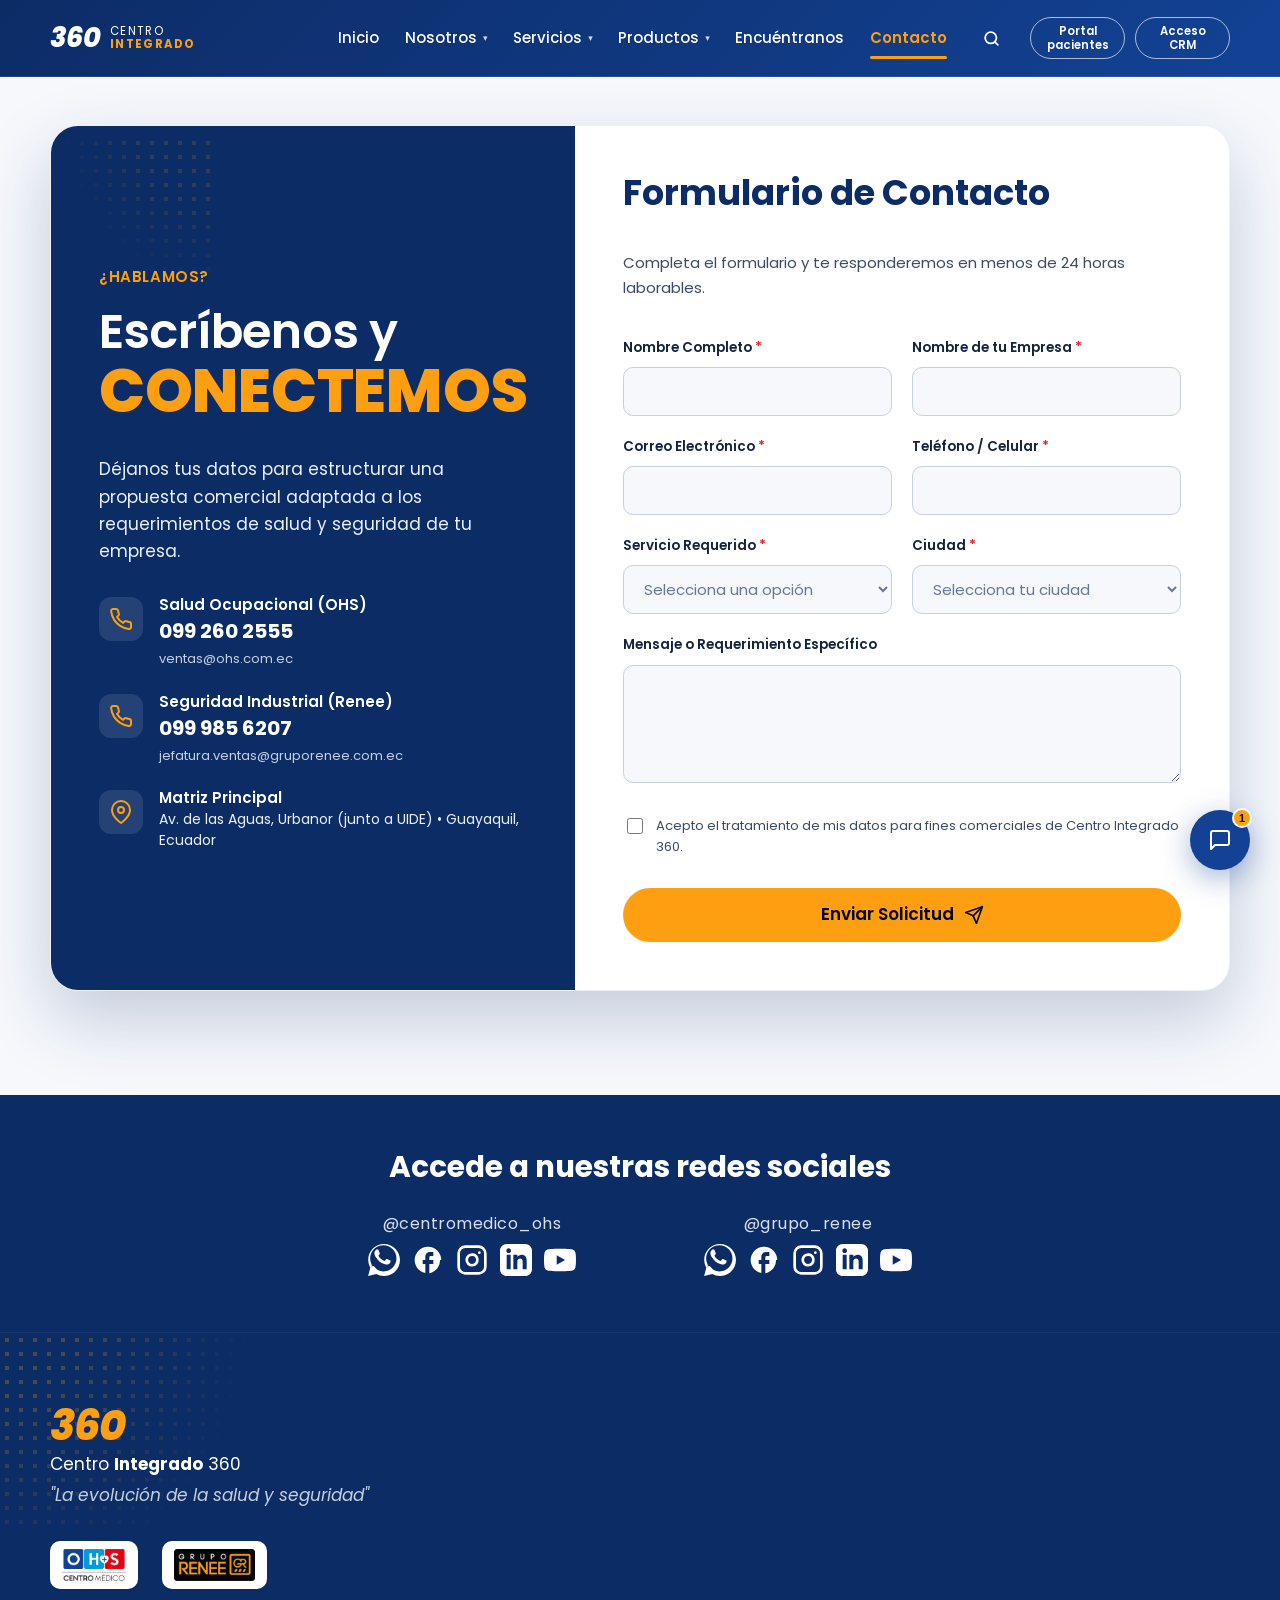
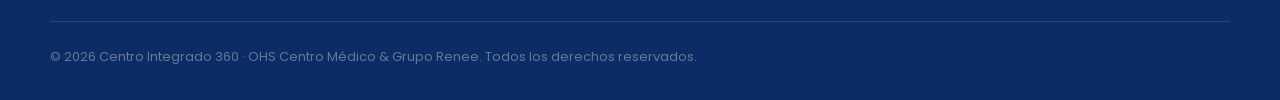
==== commit 1584d966: "Productos" ====
--- a/contacto.html
+++ b/contacto.html
@@ -15,6 +15,7 @@
 
   <link rel="stylesheet" href="assets/css/styles.css" />
   <link rel="stylesheet" href="assets/css/styles-responsive.css" />
+  <link rel="stylesheet" href="assets/css/header.css" />
 </head>
 <body class="page-contacto">
   <a class="skip-link" href="#contact-main">Saltar al contenido</a>
@@ -22,43 +23,46 @@
   <!-- ===================== HEADER / NAV ===================== -->
   <header class="site-header" id="top">
     <div class="container header-inner">
-      <a href="index.html#top" class="brand" aria-label="Centro Integrado 360 - inicio">
+      <a href="index.html" class="brand" aria-label="Centro Integrado 360 - inicio">
         <span class="brand-360">360</span>
         <span class="brand-text">Centro <strong>Integrado</strong></span>
       </a>
 
       <nav class="main-nav" id="mainNav" aria-label="Navegación principal">
+
+        <!-- Inicio ▼ -->
         <div class="nav-item-dropdown">
-          <a href="index.html#top" class="dropdown-trigger">Inicio</a>
+          <a href="index.html" class="dropdown-trigger">Inicio</a>
           <div class="dropdown-menu">
-            <a href="index.html#top">Inicio</a>
-            <a href="index.html#nosotros">¿Quiénes somos?</a>
-            <a href="index.html#sucursales">Nuestras sedes</a>
-          </div>
-        </div>
-
+            <a href="index.html">Inicio</a>
+            <a href="index.html#nosotros">Nuestra historia</a>
+            <a href="encuentranos.html">Nuestras sedes</a>
+          </div>
+        </div>
+
+        <!-- Nosotros ▼ -->
         <div class="nav-item-dropdown">
-          <a href="index.html#nosotros" class="dropdown-trigger">Nosotros <span class="arrow-down">▼</span></a>
+          <a href="nosotros.html" class="dropdown-trigger">Nosotros <span class="arrow-down">▾</span></a>
           <div class="dropdown-menu">
-            <a href="index.html#nosotros">Misión y Visión</a>
-            <a href="index.html#porque">¿Por qué elegirnos?</a>
-            <a href="index.html#ecosistema">Ecosistema Digital</a>
+            <a href="nosotros.html#quienes">¿Quiénes somos?</a>
+            <a href="nosotros.html#mvv">Misión y Visión</a>
+            <a href="nosotros.html#porque">¿Por qué elegirnos?</a>
           </div>
         </div>
 
         <!-- Servicios ▼ -->
         <div class="nav-item-dropdown">
-          <a href="index.html#servicios" class="dropdown-trigger">Servicios <span class="arrow-down">▼</span></a>
+          <a href="servicios.html" class="dropdown-trigger">Servicios <span class="arrow-down">▾</span></a>
           <div class="dropdown-menu">
-            <a href="index.html#servicios">Salud Ocupacional</a>
-            <a href="index.html#servicios">Seguridad Industrial</a>
+            <a href="servicios.html#ocupacional">Salud Ocupacional</a>
+            <a href="servicios.html#industrial">Seguridad Industrial</a>
             <a href="particulares.html">Particular</a>
           </div>
         </div>
 
         <!-- Productos ▼ -->
         <div class="nav-item-dropdown">
-          <a href="productos.html" class="dropdown-trigger">Productos <span class="arrow-down">▼</span></a>
+          <a href="productos.html" class="dropdown-trigger">Productos <span class="arrow-down">▾</span></a>
           <div class="dropdown-menu">
             <a href="productos.html">Catálogo EPP</a>
           </div>
@@ -76,13 +80,15 @@
           </div>
         </div>
 
-        <!-- Search Icon Trigger -->
+        <!-- Búsqueda -->
         <button class="search-trigger-btn" id="searchTriggerBtn" aria-label="Buscar en el sitio">
-          <svg width="18" height="18" viewBox="0 0 24 24" fill="none" stroke="currentColor" stroke-width="2.5" stroke-linecap="round" stroke-linejoin="round">
+          <svg width="17" height="17" viewBox="0 0 24 24" fill="none" stroke="currentColor" stroke-width="2.5"
+            stroke-linecap="round" stroke-linejoin="round">
             <circle cx="11" cy="11" r="8"></circle>
             <line x1="21" y1="21" x2="16.65" y2="16.65"></line>
           </svg>
         </button>
+
       </nav>
 
       <div class="header-cta">
@@ -121,7 +127,7 @@
                 </div>
                 <div>
                   <h4>Salud Ocupacional (OHS)</h4>
-                  <a href="https://wa.me/593992631451" target="_blank" class="method-link">099 263 1451</a>
+                  <a href="https://wa.me/593992602555" target="_blank" class="method-link">099 260 2555</a>
                   <p class="method-sub">ventas@ohs.com.ec</p>
                 </div>
               </div>
@@ -132,7 +138,7 @@
                 </div>
                 <div>
                   <h4>Seguridad Industrial (Renee)</h4>
-                  <a href="https://wa.me/593984064249" target="_blank" class="method-link">098 406 4249</a>
+                  <a href="https://wa.me/593999856207" target="_blank" class="method-link">099 985 6207</a>
                   <p class="method-sub">jefatura.ventas@gruporenee.com.ec</p>
                 </div>
               </div>
@@ -269,7 +275,7 @@
         <div class="social-col">
           <h3>@centromedico_ohs</h3>
           <div class="social-links">
-            <a href="https://wa.me/593992631451" target="_blank" rel="noopener" aria-label="WhatsApp OHS">
+            <a href="https://wa.me/593992602555" target="_blank" rel="noopener" aria-label="WhatsApp OHS">
               <svg width="24" height="24" viewBox="0 0 24 24" fill="currentColor">
                 <path d="M.057 24l1.687-6.163c-1.041-1.804-1.588-3.849-1.587-5.946C.06 5.348 5.397.01 12.008.01c3.202.001 6.212 1.246 8.477 3.514 2.266 2.268 3.507 5.28 3.505 8.484-.004 6.657-5.34 11.997-11.953 11.997-2.005-.001-3.973-.5-5.739-1.446L0 24zm6.59-4.846c1.6.95 3.188 1.449 4.825 1.451 5.436 0 9.86-4.37 9.864-9.799.002-2.63-1.023-5.101-2.885-6.966a9.78 9.78 0 0 0-6.975-2.881c-5.433 0-9.86 4.371-9.864 9.8-.001 1.73.457 3.414 1.32 4.9l-.317 1.157 1.218-.32 1.019.598zm9.718-6.938c-.3-.15-1.771-.875-2.046-.975-.276-.1-.476-.15-.676.15-.2.3-.776.975-.95 1.175-.175.2-.35.225-.65.075-.3-.15-1.267-.467-2.413-1.49-.893-.797-1.496-1.782-1.672-2.08-.175-.3-.018-.462.158-.636.159-.156.3-.35.45-.525.15-.175.2-.3.3-.5.1-.2.05-.375-.025-.525-.075-.15-.676-1.63-.926-2.233-.243-.586-.492-.507-.676-.516-.174-.008-.374-.01-.574-.01-.2 0-.526.075-.802.375-.275.3-1.05 1.025-1.05 2.5s1.075 2.9 1.225 3.1c.15.2 2.11 3.22 5.11 4.52.714.31 1.27.494 1.704.632.717.228 1.37.196 1.885.119.574-.086 1.771-.725 2.021-1.425.25-.7.25-1.3.175-1.425-.075-.125-.275-.2-.575-.35z"/>
               </svg>
@@ -301,7 +307,7 @@
         <div class="social-col">
           <h3>@grupo_renee</h3>
           <div class="social-links">
-            <a href="https://wa.me/593984064249" target="_blank" rel="noopener" aria-label="WhatsApp Grupo Renee">
+            <a href="https://wa.me/593999856207" target="_blank" rel="noopener" aria-label="WhatsApp Grupo Renee">
               <svg width="24" height="24" viewBox="0 0 24 24" fill="currentColor">
                 <path d="M.057 24l1.687-6.163c-1.041-1.804-1.588-3.849-1.587-5.946C.06 5.348 5.397.01 12.008.01c3.202.001 6.212 1.246 8.477 3.514 2.266 2.268 3.507 5.28 3.505 8.484-.004 6.657-5.34 11.997-11.953 11.997-2.005-.001-3.973-.5-5.739-1.446L0 24zm6.59-4.846c1.6.95 3.188 1.449 4.825 1.451 5.436 0 9.86-4.37 9.864-9.799.002-2.63-1.023-5.101-2.885-6.966a9.78 9.78 0 0 0-6.975-2.881c-5.433 0-9.86 4.371-9.864 9.8-.001 1.73.457 3.414 1.32 4.9l-.317 1.157 1.218-.32 1.019.598zm9.718-6.938c-.3-.15-1.771-.875-2.046-.975-.276-.1-.476-.15-.676.15-.2.3-.776.975-.95 1.175-.175.2-.35.225-.65.075-.3-.15-1.267-.467-2.413-1.49-.893-.797-1.496-1.782-1.672-2.08-.175-.3-.018-.462.158-.636.159-.156.3-.35.45-.525.15-.175.2-.3.3-.5.1-.2.05-.375-.025-.525-.075-.15-.676-1.63-.926-2.233-.243-.586-.492-.507-.676-.516-.174-.008-.374-.01-.574-.01-.2 0-.526.075-.802.375-.275.3-1.05 1.025-1.05 2.5s1.075 2.9 1.225 3.1c.15.2 2.11 3.22 5.11 4.52.714.31 1.27.494 1.704.632.717.228 1.37.196 1.885.119.574-.086 1.771-.725 2.021-1.425.25-.7.25-1.3.175-1.425-.075-.125-.275-.2-.575-.35z"/>
               </svg>
@@ -344,8 +350,8 @@
         <p class="footer-claim">"La evolución de la salud y seguridad"</p>
       </div>
       <div class="footer-logos">
-        <img src="assets/img/logo-ohs.png" alt="OHS Centro Médico" width="716" height="358" loading="lazy" />
-        <img src="assets/img/logo-renee.png" alt="Grupo Renee" width="855" height="339" loading="lazy" />
+        <img src="assets/img/logo-ohs.png" alt="OHS Centro Médico" loading="lazy" />
+        <img src="assets/img/logo-renee.png" alt="Grupo Renee" loading="lazy" />
       </div>
 
       <p class="footer-legal">© <span id="year"></span> Centro Integrado 360 · OHS Centro Médico &amp; Grupo Renee.
@@ -353,20 +359,7 @@
     </div>
   </footer>
 
-  <!-- ===================== SEARCH OVERLAY ===================== -->
-  <div class="search-overlay" id="searchOverlay" aria-hidden="true">
-    <div class="search-overlay-card">
-      <button class="search-overlay-close" id="searchOverlayClose" aria-label="Cerrar búsqueda">✕</button>
-      <h3>Buscar en Centro Integrado 360</h3>
-      <form class="search-overlay-form" id="searchOverlayForm">
-        <input type="text" id="searchOverlayInput" placeholder="Escribe lo que buscas (ej. sucursales, exámenes, EPP)..." autocomplete="off" aria-label="Entrada de búsqueda" />
-        <button type="submit" class="btn btn-primary">Buscar</button>
-      </form>
-      <div class="search-overlay-results" id="searchOverlayResults">
-        <!-- Search results injected here -->
-      </div>
-    </div>
-  </div>
+
 
   <!-- ===================== FAQ CHATBOX ===================== -->
   <div class="faq-chatbox" id="faqChatbox">
--- a/assets/css/styles.css
+++ b/assets/css/styles.css
@@ -69,7 +69,7 @@
   scroll-behavior: smooth;
   scroll-padding-top: calc(var(--header-h) + 12px);
   -webkit-text-size-adjust: 100%;
-  overflow-x: hidden;
+  overflow-x: clip;
 }
 
 body {
@@ -82,6 +82,7 @@
   -webkit-font-smoothing: antialiased;
   overflow-x: hidden;
   width: 100%;
+  max-width: 100%;
 }
 
 img {
@@ -1700,7 +1701,7 @@
 
 /* ---------------- Ecosistema digital ---------------- */
 .ecosistema {
-  background: linear-gradient(135deg, var(--azul-900), var(--azul));
+  background: var(--azul-900);
   color: var(--blanco);
 }
 
@@ -1910,7 +1911,7 @@
 
 /* ---------------- Footer ---------------- */
 .site-footer {
-  background: var(--negro);
+  background: var(--azul-900);
   color: var(--blanco);
   padding: var(--sp-6) 0 var(--sp-4);
   position: relative;
@@ -2423,6 +2424,10 @@
   font-weight: 600;
 }
 
+.main-nav a.active .arrow-down {
+  color: var(--naranja);
+}
+
 .main-nav a.active::after {
   width: 100%;
 }
@@ -2443,7 +2448,7 @@
 
 /* Info Column */
 .contact-info-col {
-  background: linear-gradient(135deg, var(--azul-900), var(--azul));
+  background: var(--azul-900);
   color: var(--blanco);
   padding: var(--sp-5);
   position: relative;
@@ -3623,7 +3628,7 @@
 
 /* Acceso a Particulares Banner */
 .particulares-banner {
-  background: var(--azul-900);
+  background: linear-gradient(135deg, rgba(19, 66, 149, 0.85), rgba(15, 23, 42, 0.85)), url("../img/Homepage/fondo (1).png") no-repeat center center / cover;
   color: var(--blanco);
   padding: 0;
   position: relative;
@@ -3788,7 +3793,7 @@
   }
 
   .particulares-banner {
-    padding: 3rem 0 0 0;
+    padding: 3.5rem 0;
   }
 
   .part-banner-inner {
@@ -3799,31 +3804,11 @@
   .part-banner-content {
     align-items: center;
     padding: 0;
+    text-align: center;
   }
 
   .part-banner-logo {
     align-self: center;
-  }
-
-  .part-banner-img-wrap {
-    justify-content: center;
-    align-self: end;
-    align-items: flex-end;
-    width: 100%;
-    margin-top: 1rem;
-    margin-bottom: 0;
-    display: flex;
-  }
-
-  .part-banner-img-wrap img {
-    max-height: 280px;
-    height: auto;
-    width: auto;
-    display: block;
-    margin: 0 auto;
-    object-fit: contain;
-    object-position: bottom center;
-    vertical-align: bottom;
   }
 
   .mapa-cobertura-grid {
--- a/assets/css/styles-responsive.css
+++ b/assets/css/styles-responsive.css
@@ -37,7 +37,7 @@
   .site-header.nav-open .main-nav {
     display: flex; position: absolute; top: var(--header-h); left: 0; right: 0;
     flex-direction: column; gap: 0; background: var(--blanco);
-    box-shadow: var(--shadow-md); padding: .5rem 0;
+    box-shadow: none; padding: .5rem 0 2.5rem;
   }
   .site-header.nav-open .main-nav a {
     padding: .9rem 1.6rem;
@@ -54,8 +54,9 @@
     color: var(--gris-700) !important;
   }
   .site-header.nav-open .header-cta {
-    display: flex; position: absolute; top: calc(var(--header-h) + 290px); left: 0; right: 0;
-    flex-direction: column; gap: .6rem; padding: 1rem 1.6rem; background: var(--blanco);
+    display: flex; position: absolute; top: calc(var(--header-h) + 325px); left: 0; right: 0;
+    flex-direction: column; gap: .6rem; padding: 1rem 1.6rem 1.5rem; background: var(--blanco);
+    box-shadow: var(--shadow-md);
   }
   .site-header.nav-open .header-cta .btn {
     width: 100% !important;
--- a/assets/css/header.css
+++ b/assets/css/header.css
@@ -0,0 +1,343 @@
+/* =========================================================
+   header.css — Estilos unificados para la cabecera y el menú
+   ========================================================= */
+
+/* ---------------- Header Principal ---------------- */
+.site-header {
+  position: sticky;
+  top: 0;
+  z-index: 100;
+  background: linear-gradient(135deg, var(--azul-900), var(--azul));
+  backdrop-filter: blur(10px);
+  border-bottom: 1px solid rgba(255, 255, 255, 0.1);
+}
+
+.header-inner {
+  display: flex;
+  align-items: center;
+  gap: var(--sp-3);
+  height: var(--header-h);
+}
+
+/* Logo / Marca */
+.site-header .brand {
+  display: flex;
+  align-items: center;
+  gap: .6rem;
+  margin-right: auto;
+}
+
+.site-header .brand-360 {
+  font-family: var(--font-display);
+  font-weight: 800;
+  font-style: italic;
+  font-size: 1.7rem;
+  color: var(--blanco);
+  letter-spacing: -.02em;
+  line-height: 1;
+}
+
+.site-header .brand-text {
+  display: block;
+  font-size: 0.72rem;
+  line-height: 1.1;
+  color: var(--blanco);
+  text-transform: uppercase;
+  letter-spacing: .12em;
+}
+
+.brand-text strong {
+  display: block;
+  color: var(--naranja);
+  font-weight: 700;
+}
+
+/* Navegación de Escritorio — estilos anclados al header */
+.site-header .main-nav {
+  display: flex;
+  align-items: center;
+  gap: 1.6rem;
+}
+
+.site-header .main-nav a {
+  font-size: var(--fs-sm);
+  font-weight: 500;
+  color: var(--blanco) !important;
+  padding: .4rem 0;
+  position: relative;
+  text-decoration: none;
+}
+
+.site-header .main-nav a::after {
+  content: "";
+  position: absolute;
+  left: 0;
+  bottom: -2px;
+  height: 3px;
+  width: 0;
+  background: var(--naranja);
+  border-radius: 3px;
+  transition: width .25s var(--ease);
+}
+
+.site-header .main-nav a:hover,
+.site-header .main-nav a:focus-visible {
+  color: var(--naranja) !important;
+}
+
+.site-header .main-nav a:hover::after,
+.site-header .main-nav a:focus-visible::after {
+  width: 100%;
+}
+
+/* Enlace Activo */
+.site-header .main-nav a.active {
+  color: var(--naranja) !important;
+  font-weight: 600;
+}
+
+.site-header .main-nav a.active .arrow-down {
+  color: var(--naranja) !important;
+}
+
+.site-header .main-nav a.active::after {
+  width: 100% !important;
+}
+
+/* --- Menús Desplegables (Dropdowns) --- */
+.site-header .nav-item-dropdown {
+  position: relative;
+  display: flex;
+  align-items: center;
+}
+
+.site-header .dropdown-trigger {
+  display: flex;
+  align-items: center;
+  gap: 6px;
+  cursor: pointer;
+  white-space: nowrap;
+}
+
+.site-header .dropdown-trigger .arrow-down {
+  font-size: 9px;
+  transition: transform 0.2s var(--ease);
+  opacity: 0.8;
+  color: var(--blanco) !important;
+}
+
+.site-header .nav-item-dropdown:hover .arrow-down {
+  transform: rotate(180deg);
+}
+
+.site-header .dropdown-menu {
+  position: absolute !important;
+  top: calc(100% + 14px) !important;
+  left: 50% !important;
+  background: var(--blanco) !important;
+  border: 1px solid var(--gris-100) !important;
+  border-radius: 12px !important;
+  box-shadow: var(--shadow-md) !important;
+  padding: .7rem 0 !important;
+  min-width: 190px !important;
+  opacity: 0 !important;
+  visibility: hidden !important;
+  transform: translateX(-50%) translateY(10px) !important;
+  transition: opacity 0.25s var(--ease), transform 0.25s var(--ease), visibility 0.25s !important;
+  z-index: 1000 !important;
+}
+
+.site-header .nav-item-dropdown:hover .dropdown-menu,
+.site-header .nav-item-dropdown:focus-within .dropdown-menu {
+  opacity: 1 !important;
+  visibility: visible !important;
+  transform: translateX(-50%) translateY(0) !important;
+}
+
+.site-header .dropdown-menu a {
+  display: block !important;
+  padding: .65rem 1.25rem !important;
+  color: var(--gris-700) !important;
+  font-size: 0.84rem !important;
+  font-weight: 500 !important;
+  transition: background 0.15s, color 0.15s !important;
+  white-space: nowrap !important;
+}
+
+.site-header .dropdown-menu a::after {
+  display: none !important;
+}
+
+.site-header .dropdown-menu a:hover,
+.site-header .dropdown-menu a.active {
+  background: var(--gris-050) !important;
+  color: var(--azul) !important;
+}
+
+/* Botón de Búsqueda */
+.site-header .search-trigger-btn {
+  background: none !important;
+  border: none !important;
+  color: var(--blanco) !important;
+  cursor: pointer;
+  padding: 0.4rem;
+  display: flex;
+  align-items: center;
+  justify-content: center;
+  transition: color 0.2s;
+}
+
+.site-header .search-trigger-btn:hover {
+  color: var(--naranja) !important;
+}
+
+/* --- Botones Llamados a la Acción (CTA) --- */
+.site-header .header-cta {
+  display: flex;
+  gap: .6rem;
+  align-items: center;
+}
+
+.site-header .header-cta .btn {
+  border: 1px solid rgba(255, 255, 255, 0.65) !important;
+  background: transparent !important;
+  color: var(--blanco) !important;
+  font-size: 0.72rem !important;
+  font-weight: 600 !important;
+  text-align: center !important;
+  padding: 0.35rem 0.8rem !important;
+  border-radius: 50px !important;
+  line-height: 1.25 !important;
+  display: inline-flex !important;
+  align-items: center !important;
+  justify-content: center !important;
+  min-height: unset !important;
+  transition: background 0.2s, border-color 0.2s, color 0.2s, transform 0.2s !important;
+  width: 95px !important;
+  max-width: 95px !important;
+  flex-shrink: 0 !important;
+  box-shadow: none !important;
+  transform: none !important;
+}
+
+.site-header .header-cta .btn:hover {
+  background: rgba(255, 255, 255, 0.1) !important;
+  border-color: var(--blanco) !important;
+  color: var(--naranja) !important;
+  transform: translateY(-2px) !important;
+  box-shadow: none !important;
+}
+
+/* Botón Hamburguesa Móvil */
+.nav-toggle {
+  display: none;
+  flex-direction: column;
+  gap: 5px;
+  background: none;
+  border: 0;
+  cursor: pointer;
+  padding: 10px;
+}
+
+.nav-toggle span {
+  width: 26px;
+  height: 3px;
+  background: var(--blanco);
+  border-radius: 3px;
+  transition: transform 0.3s, opacity 0.3s;
+}
+
+/* =========================================================
+   Estilos Responsivos para Móviles (Max 980px)
+   ========================================================= */
+@media (max-width: 980px) {
+  .site-header .main-nav,
+  .site-header .header-cta {
+    display: none;
+  }
+  
+  .site-header .nav-toggle {
+    display: flex;
+  }
+
+  .site-header.nav-open .main-nav {
+    display: flex;
+    position: absolute;
+    top: var(--header-h);
+    left: 0;
+    right: 0;
+    flex-direction: column;
+    gap: 0;
+    background: var(--blanco);
+    box-shadow: none;
+    padding: .5rem 0 2.5rem;
+  }
+
+  .site-header.nav-open .main-nav a {
+    padding: .9rem 1.6rem;
+    border-bottom: 1px solid var(--gris-100);
+    color: var(--gris-700) !important;
+  }
+
+  .site-header.nav-open .main-nav a::after {
+    display: none !important;
+  }
+
+  .site-header.nav-open .main-nav a:hover {
+    color: var(--azul) !important;
+    background: var(--gris-050) !important;
+  }
+
+  .site-header.nav-open .main-nav a.active {
+    color: var(--naranja) !important;
+    background: var(--gris-050) !important;
+  }
+
+  .site-header.nav-open .main-nav .dropdown-trigger .arrow-down {
+    color: var(--gris-700) !important;
+  }
+
+  .site-header.nav-open .header-cta {
+    display: flex;
+    position: absolute;
+    top: calc(var(--header-h) + 325px);
+    left: 0;
+    right: 0;
+    flex-direction: column;
+    gap: .6rem;
+    padding: 1rem 1.6rem 1.5rem;
+    background: var(--blanco);
+    box-shadow: var(--shadow-md);
+  }
+
+  .site-header.nav-open .header-cta .btn {
+    width: 100% !important;
+    max-width: none !important;
+    color: var(--azul) !important;
+    border: 1px solid var(--azul) !important;
+    border-radius: var(--radius) !important;
+    padding: .65rem 1.15rem !important;
+    min-height: 42px !important;
+    line-height: inherit !important;
+    display: flex !important;
+    background: transparent !important;
+  }
+
+  .site-header.nav-open .header-cta .btn:hover {
+    background: var(--azul-050) !important;
+    border-color: var(--azul) !important;
+    transform: none !important;
+  }
+
+  .site-header.nav-open .header-cta .btn-primary {
+    background: var(--naranja) !important;
+    border-color: var(--naranja) !important;
+    color: var(--negro) !important;
+  }
+
+  .site-header.nav-open .header-cta .btn-primary:hover {
+    background: var(--naranja-600) !important;
+    border-color: var(--naranja-600) !important;
+    color: var(--negro) !important;
+  }
+}
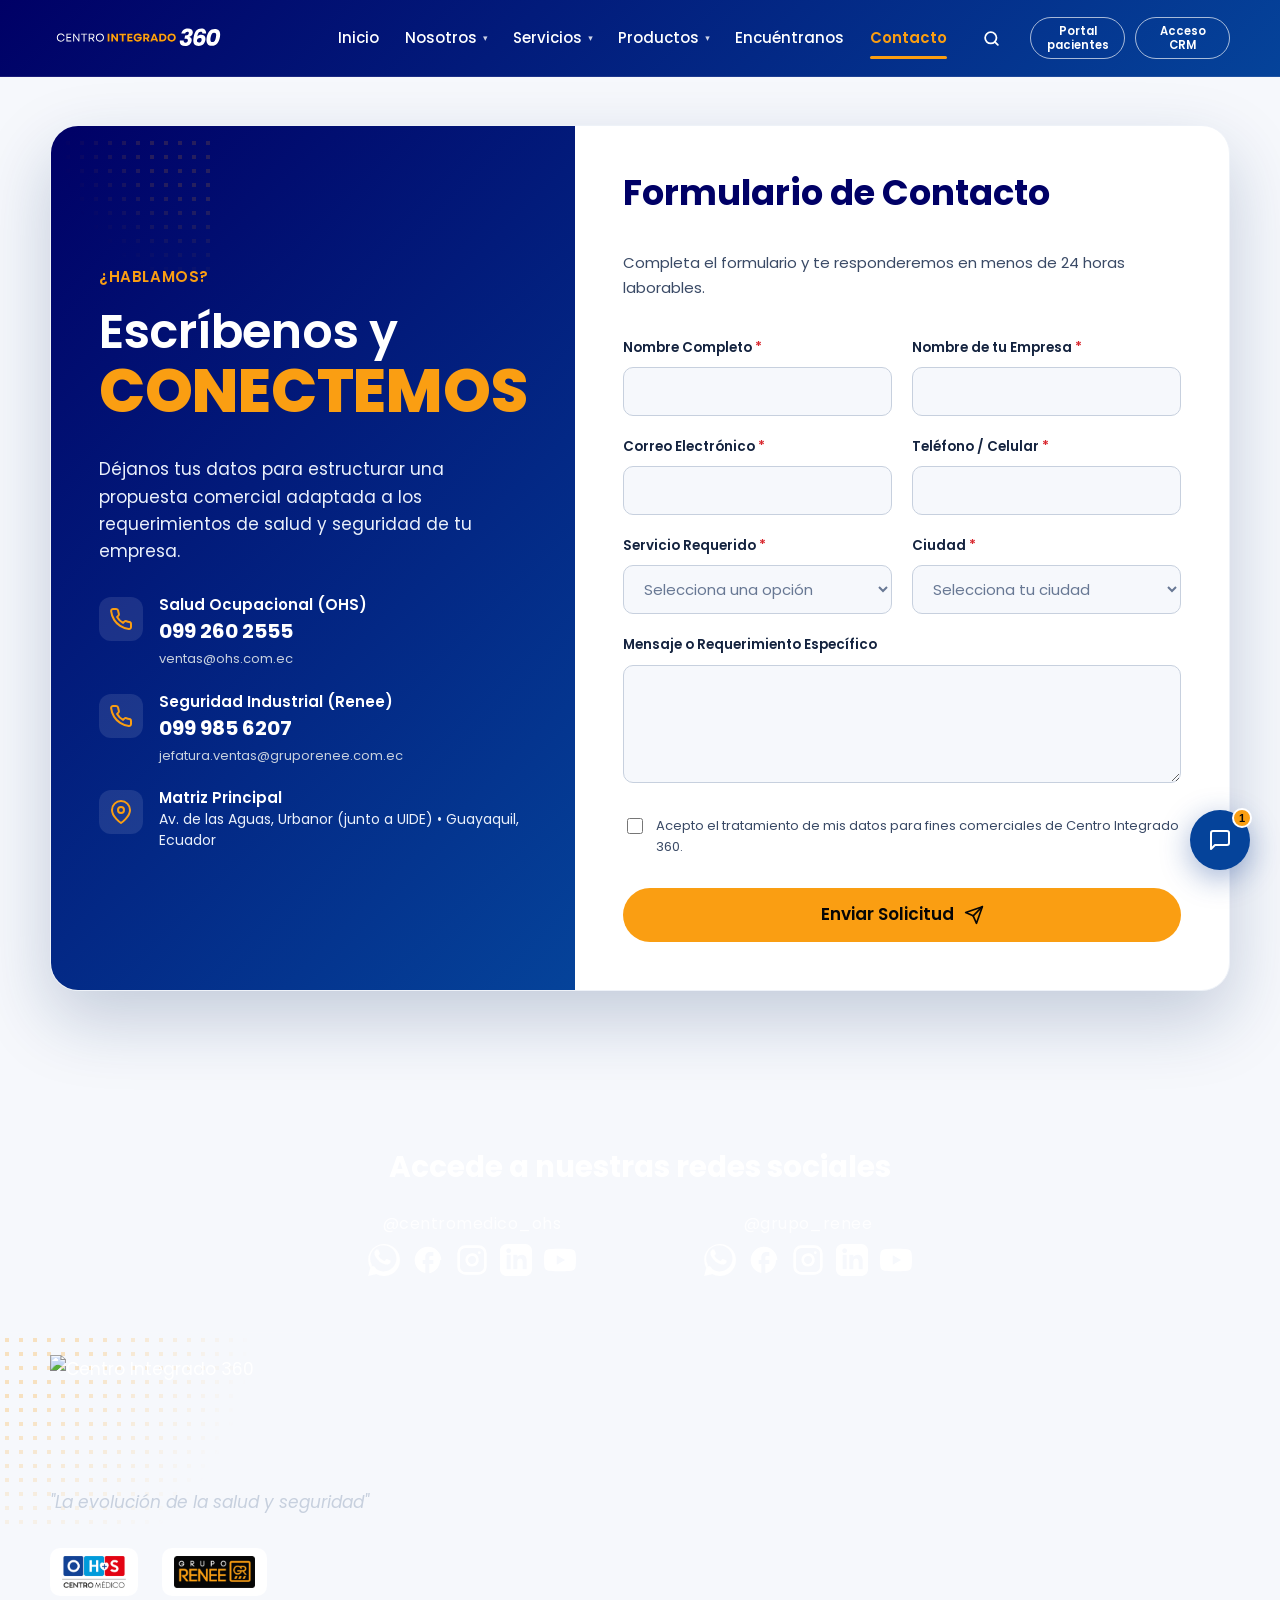
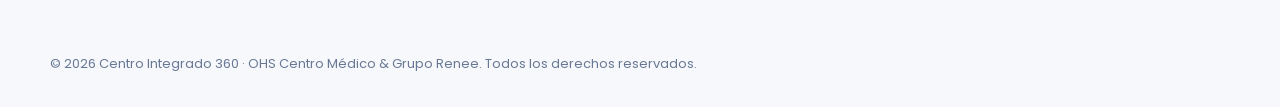
==== commit 09ffafc5: "producto" ====
--- a/contacto.html
+++ b/contacto.html
@@ -5,7 +5,7 @@
   <meta name="viewport" content="width=device-width, initial-scale=1.0" />
   <title>Contáctanos | Centro Integrado 360</title>
   <meta name="description" content="Ponte en contacto con Centro Integrado 360 para cotizaciones de salud ocupacional y seguridad industrial para tu empresa." />
-  <meta name="theme-color" content="#134295" />
+  <meta name="theme-color" content="#05439a" />
 
   <!-- Tipografías de marca -->
   <link rel="preconnect" href="https://fonts.googleapis.com" />
@@ -24,8 +24,7 @@
   <header class="site-header" id="top">
     <div class="container header-inner">
       <a href="index.html" class="brand" aria-label="Centro Integrado 360 - inicio">
-        <span class="brand-360">360</span>
-        <span class="brand-text">Centro <strong>Integrado</strong></span>
+        <img src="assets/img/Iconos/logo horizontal.svg" alt="Centro Integrado 360" class="brand-logo-img" />
       </a>
 
       <nav class="main-nav" id="mainNav" aria-label="Navegación principal">
@@ -345,8 +344,7 @@
     <div class="footer-dots" aria-hidden="true"></div>
     <div class="container footer-inner">
       <div class="footer-brand">
-        <span class="brand-360 brand-360--lg">360</span>
-        <p>Centro <strong>Integrado</strong> 360</p>
+        <img src="assets/img/Iconos/logos/centro integrado blanco.svg" alt="Centro Integrado 360" class="footer-logo-main" loading="lazy" />
         <p class="footer-claim">"La evolución de la salud y seguridad"</p>
       </div>
       <div class="footer-logos">
--- a/assets/css/styles.css
+++ b/assets/css/styles.css
@@ -5,14 +5,15 @@
 
 :root {
   /* Colores de marca (línea gráfica oficial) */
-  --azul: #134295;
-  --azul-900: #0c2c66;
-  --azul-700: #0f3578;
+  --azul: #05439a;
+  --azul-900: #000066;
+  --azul-700: #05275d;
   --azul-050: #eaf0fb;
-  --naranja: #fe9f12;
-  --naranja-600: #e98c00;
-  --negro: #070707;
+  --naranja: #fa9e12;
+  --naranja-600: #d9800e;
+  --negro: #060606;
   --blanco: #ffffff;
+  --degradado-azul: linear-gradient(135deg, #000066 0%, #05439a 100%);
 
   /* Neutros tintados hacia el azul de marca */
   --gris-900: #14233f;
@@ -221,7 +222,7 @@
   position: sticky;
   top: 0;
   z-index: 100;
-  background: linear-gradient(135deg, var(--azul-900), var(--azul));
+  background: var(--degradado-azul);
   backdrop-filter: blur(10px);
   border-bottom: 1px solid rgba(255, 255, 255, 0.1);
 }
@@ -1701,7 +1702,7 @@
 
 /* ---------------- Ecosistema digital ---------------- */
 .ecosistema {
-  background: var(--azul-900);
+  background: var(--degradado-azul);
   color: var(--blanco);
 }
 
@@ -1830,7 +1831,8 @@
    REDES SOCIALES SECTION (ROYAL BLUE - FLAT)
    ========================================================= */
 .social-blue-section {
-  background: var(--azul-900);
+  background: var(--degradado-azul);
+  background-attachment: fixed;
   color: var(--blanco);
   padding: 3.5rem 0;
   position: relative;
@@ -1911,7 +1913,8 @@
 
 /* ---------------- Footer ---------------- */
 .site-footer {
-  background: var(--azul-900);
+  background: var(--degradado-azul);
+  background-attachment: fixed;
   color: var(--blanco);
   padding: var(--sp-6) 0 var(--sp-4);
   position: relative;
@@ -1939,6 +1942,14 @@
   display: flex;
   flex-direction: column;
   gap: .2rem;
+}
+
+.footer-logo-main {
+  height: 180px;
+  width: auto;
+  align-self: flex-start;
+  margin-top: -50px;
+  margin-bottom: -50px;
 }
 
 .brand-360--lg {
@@ -2154,7 +2165,7 @@
 
 /* Chat Header */
 .chatbox-header {
-  background: linear-gradient(135deg, var(--azul-900), var(--azul));
+  background: var(--degradado-azul);
   color: var(--blanco);
   padding: 16px 20px;
   display: flex;
@@ -2448,7 +2459,7 @@
 
 /* Info Column */
 .contact-info-col {
-  background: var(--azul-900);
+  background: var(--degradado-azul);
   color: var(--blanco);
   padding: var(--sp-5);
   position: relative;
@@ -2803,7 +2814,7 @@
 
 /* Rediseño Hero */
 .hero {
-  background: var(--azul-900);
+  background: var(--degradado-azul);
   color: var(--blanco);
   padding: var(--sp-6) 0;
   position: relative;
@@ -2971,7 +2982,7 @@
 }
 
 .servicios {
-  background: var(--azul-900);
+  background: var(--degradado-azul);
   color: var(--blanco);
   padding: var(--sp-6) 0;
 }
@@ -3079,7 +3090,7 @@
 }
 
 .btn-services-blue {
-  background: #134295;
+  background: var(--azul);
   color: var(--blanco);
   border-radius: 50px;
   padding: 0.6rem 1.6rem;
@@ -3589,7 +3600,7 @@
 
 /* Ecosistema Digital */
 .ecosistema {
-  background: var(--azul-900);
+  background: var(--degradado-azul);
 }
 
 .eco-badge--crm {
@@ -3628,7 +3639,7 @@
 
 /* Acceso a Particulares Banner */
 .particulares-banner {
-  background: linear-gradient(135deg, rgba(19, 66, 149, 0.85), rgba(15, 23, 42, 0.85)), url("../img/Homepage/fondo (1).png") no-repeat center center / cover;
+  background: linear-gradient(135deg, rgba(0, 0, 60, 0.85), rgba(5, 67, 154, 0.85)), url("../img/Homepage/fondo (1).png") no-repeat center center / cover;
   color: var(--blanco);
   padding: 0;
   position: relative;
--- a/assets/css/header.css
+++ b/assets/css/header.css
@@ -7,7 +7,7 @@
   position: sticky;
   top: 0;
   z-index: 100;
-  background: linear-gradient(135deg, var(--azul-900), var(--azul));
+  background: var(--degradado-azul);
   backdrop-filter: blur(10px);
   border-bottom: 1px solid rgba(255, 255, 255, 0.1);
 }
@@ -25,6 +25,14 @@
   align-items: center;
   gap: .6rem;
   margin-right: auto;
+}
+
+.site-header .brand-logo-img {
+  height: 96px;
+  width: auto;
+  margin-top: -24px;
+  margin-bottom: -24px;
+  display: block;
 }
 
 .site-header .brand-360 {
@@ -340,4 +348,10 @@
     border-color: var(--naranja-600) !important;
     color: var(--negro) !important;
   }
-}
+
+  .site-header .brand-logo-img {
+    height: 70px !important;
+    margin-top: -17px !important;
+    margin-bottom: -17px !important;
+  }
+}
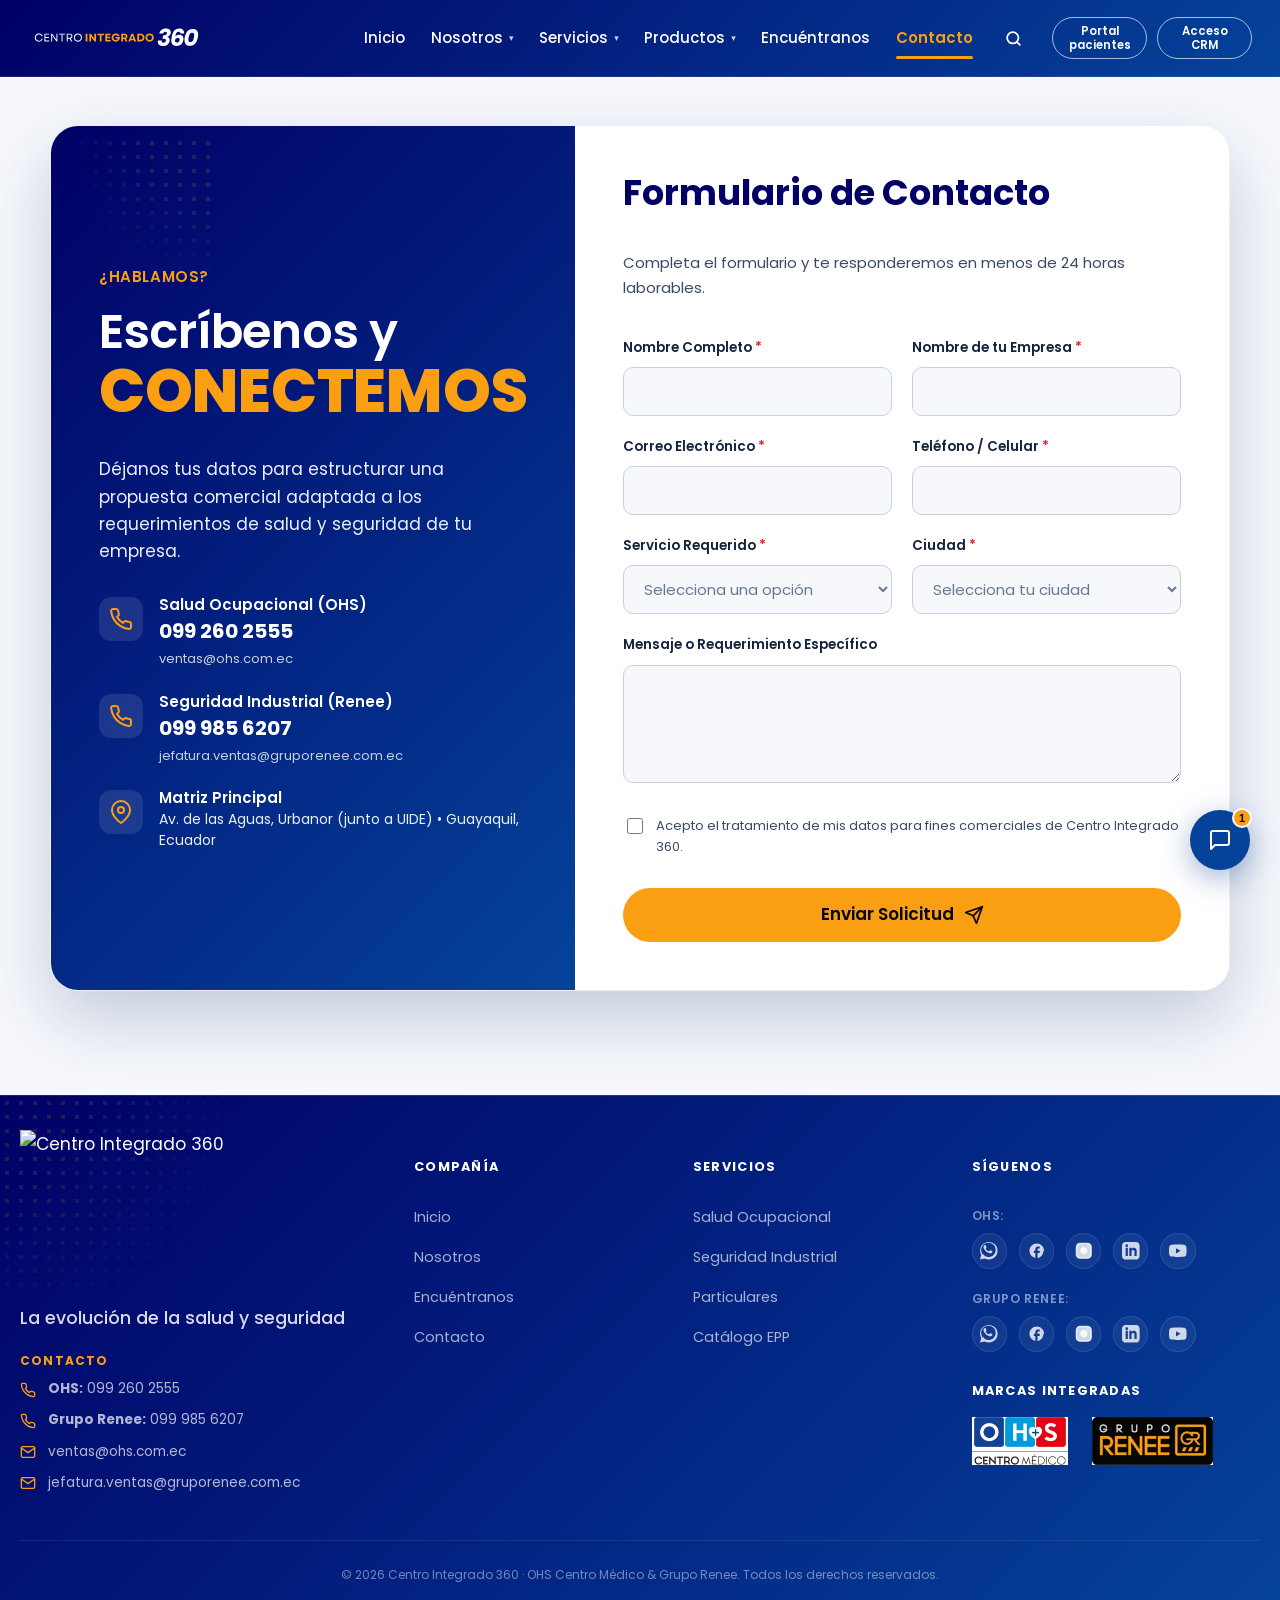
==== commit 662daaa0: "producto" ====
--- a/contacto.html
+++ b/contacto.html
@@ -266,94 +266,128 @@
     </section>
   </main>
 
-  <!-- ===================== REDES SOCIALES ===================== -->
-  <section class="social-blue-section">
-    <div class="container">
-      <h2 class="social-title">Accede a nuestras redes sociales</h2>
-      <div class="social-grid">
-        <div class="social-col">
-          <h3>@centromedico_ohs</h3>
-          <div class="social-links">
-            <a href="https://wa.me/593992602555" target="_blank" rel="noopener" aria-label="WhatsApp OHS">
-              <svg width="24" height="24" viewBox="0 0 24 24" fill="currentColor">
-                <path d="M.057 24l1.687-6.163c-1.041-1.804-1.588-3.849-1.587-5.946C.06 5.348 5.397.01 12.008.01c3.202.001 6.212 1.246 8.477 3.514 2.266 2.268 3.507 5.28 3.505 8.484-.004 6.657-5.34 11.997-11.953 11.997-2.005-.001-3.973-.5-5.739-1.446L0 24zm6.59-4.846c1.6.95 3.188 1.449 4.825 1.451 5.436 0 9.86-4.37 9.864-9.799.002-2.63-1.023-5.101-2.885-6.966a9.78 9.78 0 0 0-6.975-2.881c-5.433 0-9.86 4.371-9.864 9.8-.001 1.73.457 3.414 1.32 4.9l-.317 1.157 1.218-.32 1.019.598zm9.718-6.938c-.3-.15-1.771-.875-2.046-.975-.276-.1-.476-.15-.676.15-.2.3-.776.975-.95 1.175-.175.2-.35.225-.65.075-.3-.15-1.267-.467-2.413-1.49-.893-.797-1.496-1.782-1.672-2.08-.175-.3-.018-.462.158-.636.159-.156.3-.35.45-.525.15-.175.2-.3.3-.5.1-.2.05-.375-.025-.525-.075-.15-.676-1.63-.926-2.233-.243-.586-.492-.507-.676-.516-.174-.008-.374-.01-.574-.01-.2 0-.526.075-.802.375-.275.3-1.05 1.025-1.05 2.5s1.075 2.9 1.225 3.1c.15.2 2.11 3.22 5.11 4.52.714.31 1.27.494 1.704.632.717.228 1.37.196 1.885.119.574-.086 1.771-.725 2.021-1.425.25-.7.25-1.3.175-1.425-.075-.125-.275-.2-.575-.35z"/>
-              </svg>
-            </a>
-            <a href="https://www.facebook.com/share/1KiGc3uQm6/?mibextid=wwXIfr" target="_blank" rel="noopener" aria-label="Facebook OHS">
-              <svg width="24" height="24" viewBox="0 0 24 24" fill="currentColor">
-                <path d="M22 12c0-5.52-4.48-10-10-10S2 6.48 2 12c0 4.84 3.44 8.87 8 9.8V15H8v-3h2V9.5C10 7.57 11.57 6 13.5 6H16v3h-2c-.55 0-1 .45-1 1v2h3v3h-3v6.95c4.56-.93 8-4.96 8-9.75z" />
-              </svg>
-            </a>
-            <a href="https://www.instagram.com/centromedico_ohs?igsh=dnZ5N3U3dGNtNzhu" target="_blank" rel="noopener" aria-label="Instagram OHS">
-              <svg width="24" height="24" viewBox="0 0 24 24" fill="none" stroke="currentColor" stroke-width="2" stroke-linecap="round" stroke-linejoin="round">
-                <rect x="2" y="2" width="20" height="20" rx="5" ry="5"></rect>
-                <path d="M16 11.37A4 4 0 1 1 12.63 8 4 4 0 0 1 16 11.37z"></path>
-                <line x1="17.5" y1="6.5" x2="17.51" y2="6.5"></line>
-              </svg>
-            </a>
-            <a href="https://www.linkedin.com/in/centro-m%C3%A9dico-ohs-45673b123/" target="_blank" rel="noopener" aria-label="LinkedIn OHS">
-              <svg width="24" height="24" viewBox="0 0 24 24" fill="currentColor">
-                <path d="M19 0h-14c-2.761 0-5 2.239-5 5v14c0 2.761 2.239 5 5 5h14c2.762 0 5-2.239 5-5v-14c0-2.761-2.238-5-5-5zm-11 19h-3v-11h3v11zm-1.5-12.268c-.966 0-1.75-.779-1.75-1.75s.784-1.75 1.75-1.75 1.75.779 1.75 1.75-.784 1.75-1.75 1.75zm13.5 12.268h-3v-5.604c0-3.368-4-3.113-4 0v5.604h-3v-11h3v1.765c1.396-2.586 7-2.777 7 2.476v6.759z" />
-              </svg>
-            </a>
-            <a href="https://www.youtube.com/@CentroMedico_OHS/featured" target="_blank" rel="noopener" aria-label="YouTube OHS">
-              <svg width="24" height="24" viewBox="0 0 24 24" fill="currentColor">
-                <path d="M23.498 6.163a3.003 3.003 0 0 0-2.11-2.108C19.53 3.5 12 3.5 12 3.5s-7.53 0-9.388.555A3.003 3.003 0 0 0 .502 6.163C0 8.07 0 12 0 12s0 3.93.502 5.837a3.003 3.003 0 0 0 2.11 2.108C4.47 20.5 12 20.5 12 20.5s7.53 0 9.388-.555a3.003 3.003 0 0 0 2.11-2.108C24 15.93 24 12 24 12s0-3.93-.502-5.837zM9.545 15.568V8.432L15.818 12l-6.273 3.568z" />
-              </svg>
-            </a>
-          </div>
-        </div>
-        <div class="social-col">
-          <h3>@grupo_renee</h3>
-          <div class="social-links">
-            <a href="https://wa.me/593999856207" target="_blank" rel="noopener" aria-label="WhatsApp Grupo Renee">
-              <svg width="24" height="24" viewBox="0 0 24 24" fill="currentColor">
-                <path d="M.057 24l1.687-6.163c-1.041-1.804-1.588-3.849-1.587-5.946C.06 5.348 5.397.01 12.008.01c3.202.001 6.212 1.246 8.477 3.514 2.266 2.268 3.507 5.28 3.505 8.484-.004 6.657-5.34 11.997-11.953 11.997-2.005-.001-3.973-.5-5.739-1.446L0 24zm6.59-4.846c1.6.95 3.188 1.449 4.825 1.451 5.436 0 9.86-4.37 9.864-9.799.002-2.63-1.023-5.101-2.885-6.966a9.78 9.78 0 0 0-6.975-2.881c-5.433 0-9.86 4.371-9.864 9.8-.001 1.73.457 3.414 1.32 4.9l-.317 1.157 1.218-.32 1.019.598zm9.718-6.938c-.3-.15-1.771-.875-2.046-.975-.276-.1-.476-.15-.676.15-.2.3-.776.975-.95 1.175-.175.2-.35.225-.65.075-.3-.15-1.267-.467-2.413-1.49-.893-.797-1.496-1.782-1.672-2.08-.175-.3-.018-.462.158-.636.159-.156.3-.35.45-.525.15-.175.2-.3.3-.5.1-.2.05-.375-.025-.525-.075-.15-.676-1.63-.926-2.233-.243-.586-.492-.507-.676-.516-.174-.008-.374-.01-.574-.01-.2 0-.526.075-.802.375-.275.3-1.05 1.025-1.05 2.5s1.075 2.9 1.225 3.1c.15.2 2.11 3.22 5.11 4.52.714.31 1.27.494 1.704.632.717.228 1.37.196 1.885.119.574-.086 1.771-.725 2.021-1.425.25-.7.25-1.3.175-1.425-.075-.125-.275-.2-.575-.35z"/>
-              </svg>
-            </a>
-            <a href="https://www.facebook.com/share/14eQuZJYQS2/?mibextid=wwXIf" target="_blank" rel="noopener" aria-label="Facebook Grupo Renee">
-              <svg width="24" height="24" viewBox="0 0 24 24" fill="currentColor">
-                <path d="M22 12c0-5.52-4.48-10-10-10S2 6.48 2 12c0 4.84 3.44 8.87 8 9.8V15H8v-3h2V9.5C10 7.57 11.57 6 13.5 6H16v3h-2c-.55 0-1 .45-1 1v2h3v3h-3v6.95c4.56-.93 8-4.96 8-9.75z" />
-              </svg>
-            </a>
-            <a href="https://www.instagram.com/grupo_renee?igsh=ZjVkb3Bjemh2Ynd6" target="_blank" rel="noopener" aria-label="Instagram Grupo Renee">
-              <svg width="24" height="24" viewBox="0 0 24 24" fill="none" stroke="currentColor" stroke-width="2" stroke-linecap="round" stroke-linejoin="round">
-                <rect x="2" y="2" width="20" height="20" rx="5" ry="5"></rect>
-                <path d="M16 11.37A4 4 0 1 1 12.63 8 4 4 0 0 1 16 11.37z"></path>
-                <line x1="17.5" y1="6.5" x2="17.51" y2="6.5"></line>
-              </svg>
-            </a>
-            <a href="https://www.linkedin.com/in/grupo-renee/" target="_blank" rel="noopener" aria-label="LinkedIn Grupo Renee">
-              <svg width="24" height="24" viewBox="0 0 24 24" fill="currentColor">
-                <path d="M19 0h-14c-2.761 0-5 2.239-5 5v14c0 2.761 2.239 5 5 5h14c2.762 0 5-2.239 5-5v-14c0-2.761-2.238-5-5-5zm-11 19h-3v-11h3v11zm-1.5-12.268c-.966 0-1.75-.779-1.75-1.75s.784-1.75 1.75-1.75 1.75.779 1.75 1.75-.784 1.75-1.75 1.75zm13.5 12.268h-3v-5.604c0-3.368-4-3.113-4 0v5.604h-3v-11h3v1.765c1.396-2.586 7-2.777 7 2.476v6.759z" />
-              </svg>
-            </a>
-            <a href="https://www.youtube.com/@grureneesas.a.1385" target="_blank" rel="noopener" aria-label="YouTube Grupo Renee">
-              <svg width="24" height="24" viewBox="0 0 24 24" fill="currentColor">
-                <path d="M23.498 6.163a3.003 3.003 0 0 0-2.11-2.108C19.53 3.5 12 3.5 12 3.5s-7.53 0-9.388.555A3.003 3.003 0 0 0 .502 6.163C0 8.07 0 12 0 12s0 3.93.502 5.837a3.003 3.003 0 0 0 2.11 2.108C4.47 20.5 12 20.5 12 20.5s7.53 0 9.388-.555a3.003 3.003 0 0 0 2.11-2.108C24 15.93 24 12 24 12s0-3.93-.502-5.837zM9.545 15.568V8.432L15.818 12l-6.273 3.568z" />
-              </svg>
-            </a>
-          </div>
-        </div>
-      </div>
-    </div>
-  </section>
-
-  <!-- ===================== FOOTER ===================== -->
+    <!-- ===================== FOOTER ===================== -->
   <footer class="site-footer">
     <div class="footer-dots" aria-hidden="true"></div>
-    <div class="container footer-inner">
-      <div class="footer-brand">
+    <div class="container footer-grid-container">
+      <!-- Columna 1: Brand & Contact Info -->
+      <div class="footer-col footer-col-brand">
         <img src="assets/img/Iconos/logos/centro integrado blanco.svg" alt="Centro Integrado 360" class="footer-logo-main" loading="lazy" />
-        <p class="footer-claim">"La evolución de la salud y seguridad"</p>
-      </div>
-      <div class="footer-logos">
-        <img src="assets/img/logo-ohs.png" alt="OHS Centro Médico" loading="lazy" />
-        <img src="assets/img/logo-renee.png" alt="Grupo Renee" loading="lazy" />
-      </div>
-
-      <p class="footer-legal">© <span id="year"></span> Centro Integrado 360 · OHS Centro Médico &amp; Grupo Renee.
-        Todos los derechos reservados.</p>
+        <p class="footer-slogan">La evolución de la salud y seguridad</p>
+        
+        <div class="footer-contact-info">
+          <h4 class="footer-sub-title">Contacto</h4>
+          <ul class="footer-contact-list">
+            <li>
+              <svg class="footer-contact-icon" viewBox="0 0 24 24" fill="none" stroke="currentColor" stroke-width="2" stroke-linecap="round" stroke-linejoin="round"><path d="M22 16.92v3a2 2 0 0 1-2.18 2 19.79 19.79 0 0 1-8.63-3.07 19.5 19.5 0 0 1-6-6 19.79 19.79 0 0 1-3.07-8.67A2 2 0 0 1 4.11 2h3a2 2 0 0 1 2 1.72 12.84 12.84 0 0 0 .7 2.81 2 2 0 0 1-.45 2.11L8.09 9.91a16 16 0 0 0 6 6l1.27-1.27a2 2 0 0 1 2.11-.45 12.84 12.84 0 0 0 2.81.7A2 2 0 0 1 22 16.92z"></path></svg>
+              <span>
+                <strong>OHS:</strong> <a href="https://wa.me/593992602555" target="_blank" rel="noopener">099 260 2555</a>
+              </span>
+            </li>
+            <li>
+              <svg class="footer-contact-icon" viewBox="0 0 24 24" fill="none" stroke="currentColor" stroke-width="2" stroke-linecap="round" stroke-linejoin="round"><path d="M22 16.92v3a2 2 0 0 1-2.18 2 19.79 19.79 0 0 1-8.63-3.07 19.5 19.5 0 0 1-6-6 19.79 19.79 0 0 1-3.07-8.67A2 2 0 0 1 4.11 2h3a2 2 0 0 1 2 1.72 12.84 12.84 0 0 0 .7 2.81 2 2 0 0 1-.45 2.11L8.09 9.91a16 16 0 0 0 6 6l1.27-1.27a2 2 0 0 1 2.11-.45 12.84 12.84 0 0 0 2.81.7A2 2 0 0 1 22 16.92z"></path></svg>
+              <span>
+                <strong>Grupo Renee:</strong> <a href="https://wa.me/593999856207" target="_blank" rel="noopener">099 985 6207</a>
+              </span>
+            </li>
+            <li>
+              <svg class="footer-contact-icon" viewBox="0 0 24 24" fill="none" stroke="currentColor" stroke-width="2" stroke-linecap="round" stroke-linejoin="round"><path d="M4 4h16c1.1 0 2 .9 2 2v12c0 1.1-.9 2-2 2H4c-1.1 0-2-.9-2-2V6c0-1.1.9-2 2-2z"></path><polyline points="22,6 12,13 2,6"></polyline></svg>
+              <span>
+                <a href="mailto:ventas@ohs.com.ec">ventas@ohs.com.ec</a>
+              </span>
+            </li>
+            <li>
+              <svg class="footer-contact-icon" viewBox="0 0 24 24" fill="none" stroke="currentColor" stroke-width="2" stroke-linecap="round" stroke-linejoin="round"><path d="M4 4h16c1.1 0 2 .9 2 2v12c0 1.1-.9 2-2 2H4c-1.1 0-2-.9-2-2V6c0-1.1.9-2 2-2z"></path><polyline points="22,6 12,13 2,6"></polyline></svg>
+              <span>
+                <a href="mailto:jefatura.ventas@gruporenee.com.ec">jefatura.ventas@gruporenee.com.ec</a>
+              </span>
+            </li>
+          </ul>
+        </div>
+      </div>
+
+      <!-- Columna 2: Compañía -->
+      <div class="footer-col">
+        <h4 class="footer-col-title">COMPAÑÍA</h4>
+        <ul class="footer-links-list">
+          <li><a href="index.html">Inicio</a></li>
+          <li><a href="nosotros.html">Nosotros</a></li>
+          <li><a href="encuentranos.html">Encuéntranos</a></li>
+          <li><a href="contacto.html">Contacto</a></li>
+        </ul>
+      </div>
+
+      <!-- Columna 3: Servicios -->
+      <div class="footer-col">
+        <h4 class="footer-col-title">SERVICIOS</h4>
+        <ul class="footer-links-list">
+          <li><a href="servicios.html#ocupacional">Salud Ocupacional</a></li>
+          <li><a href="servicios.html#industrial">Seguridad Industrial</a></li>
+          <li><a href="particulares.html">Particulares</a></li>
+          <li><a href="productos.html">Catálogo EPP</a></li>
+        </ul>
+      </div>
+
+      <!-- Columna 4: Síguenos & Marcas -->
+      <div class="footer-col footer-col-social">
+        <h4 class="footer-col-title">SÍGUENOS</h4>
+        <div class="footer-social-brands">
+          <!-- OHS -->
+          <div class="footer-brand-social-group">
+            <span class="social-brand-label">OHS:</span>
+            <div class="footer-social-icons">
+              <a href="https://wa.me/593992602555" target="_blank" rel="noopener" aria-label="WhatsApp OHS">
+                <svg viewBox="0 0 24 24" fill="currentColor"><path d="M.057 24l1.687-6.163c-1.041-1.804-1.588-3.849-1.587-5.946C.06 5.348 5.397.01 12.008.01c3.202.001 6.212 1.246 8.477 3.514 2.266 2.268 3.507 5.28 3.505 8.484-.004 6.657-5.34 11.997-11.953 11.997-2.005-.001-3.973-.5-5.739-1.446L0 24zm6.59-4.846c1.6.95 3.188 1.449 4.825 1.451 5.436 0 9.86-4.37 9.864-9.799.002-2.63-1.023-5.101-2.885-6.966a9.78 9.78 0 0 0-6.975-2.881c-5.433 0-9.86 4.371-9.864 9.8-.001 1.73.457 3.414 1.32 4.9l-.317 1.157 1.218-.32 1.019.598zm9.718-6.938c-.3-.15-1.771-.875-2.046-.975-.276-.1-.476-.15-.676.15-.2.3-.776.975-.95 1.175-.175.2-.35.225-.65.075-.3-.15-1.267-.467-2.413-1.49-.893-.797-1.496-1.782-1.672-2.08-.175-.3-.018-.462.158-.636.159-.156.3-.35.45-.525.15-.175.2-.3.3-.5.1-.2.05-.375-.025-.525-.075-.15-.676-1.63-.926-2.233-.243-.586-.492-.507-.676-.516-.174-.008-.374-.01-.574-.01-.2 0-.526.075-.802.375-.275.3-1.05 1.025-1.05 2.5s1.075 2.9 1.225 3.1c.15.2 2.11 3.22 5.11 4.52.714.31 1.27.494 1.704.632.717.228 1.37.196 1.885.119.574-.086 1.771-.725 2.021-1.425.25-.7.25-1.3.175-1.425-.075-.125-.275-.2-.575-.35z"/></svg>
+              </a>
+              <a href="https://www.facebook.com/share/1KiGc3uQm6/" target="_blank" rel="noopener" aria-label="Facebook OHS">
+                <svg viewBox="0 0 24 24" fill="currentColor"><path d="M22 12c0-5.52-4.48-10-10-10S2 6.48 2 12c0 4.84 3.44 8.87 8 9.8V15H8v-3h2V9.5C10 7.57 11.57 6 13.5 6H16v3h-2c-.55 0-1 .45-1 1v2h3v3h-3v6.95c4.56-.93 8-4.96 8-9.75z"/></svg>
+              </a>
+              <a href="https://www.instagram.com/centromedico_ohs" target="_blank" rel="noopener" aria-label="Instagram OHS">
+                <svg viewBox="0 0 24 24" fill="none" stroke="currentColor" stroke-width="2" stroke-linecap="round" stroke-linejoin="round"><rect x="2" y="2" width="20" height="20" rx="5" ry="5"></rect><path d="M16 11.37A4 4 0 1 1 12.63 8 4 4 0 0 1 16 11.37z"></path><line x1="17.5" y1="6.5" x2="17.51" y2="6.5"></line></svg>
+              </a>
+              <a href="https://www.linkedin.com/in/centro-m%C3%A9dico-ohs-45673b123/" target="_blank" rel="noopener" aria-label="LinkedIn OHS">
+                <svg viewBox="0 0 24 24" fill="currentColor"><path d="M19 0h-14c-2.761 0-5 2.239-5 5v14c0 2.761 2.239 5 5 5h14c2.762 0 5-2.239 5-5v-14c0-2.761-2.238-5-5-5zm-11 19h-3v-11h3v11zm-1.5-12.268c-.966 0-1.75-.779-1.75-1.75s.784-1.75 1.75-1.75 1.75.779 1.75 1.75-.784 1.75-1.75 1.75zm13.5 12.268h-3v-5.604c0-3.368-4-3.113-4 0v5.604h-3v-11h3v1.765c1.396-2.586 7-2.777 7 2.476v6.759z"/></svg>
+              </a>
+              <a href="https://www.youtube.com/@CentroMedico_OHS/featured" target="_blank" rel="noopener" aria-label="YouTube OHS">
+                <svg viewBox="0 0 24 24" fill="currentColor"><path d="M23.498 6.163a3.003 3.003 0 0 0-2.11-2.108C19.53 3.5 12 3.5 12 3.5s-7.53 0-9.388.555A3.003 3.003 0 0 0 .502 6.163C0 8.07 0 12 0 12s0 3.93.502 5.837a3.003 3.003 0 0 0 2.11 2.108C4.47 20.5 12 20.5 12 20.5s7.53 0 9.388-.555a3.003 3.003 0 0 0 2.11-2.108C24 15.93 24 12 24 12s0-3.93-.502-5.837zM9.545 15.568V8.432L15.818 12l-6.273 3.568z"/></svg>
+              </a>
+            </div>
+          </div>
+          
+          <!-- Grupo Renee -->
+          <div class="footer-brand-social-group">
+            <span class="social-brand-label">Grupo Renee:</span>
+            <div class="footer-social-icons">
+              <a href="https://wa.me/593999856207" target="_blank" rel="noopener" aria-label="WhatsApp Grupo Renee">
+                <svg viewBox="0 0 24 24" fill="currentColor"><path d="M.057 24l1.687-6.163c-1.041-1.804-1.588-3.849-1.587-5.946C.06 5.348 5.397.01 12.008.01c3.202.001 6.212 1.246 8.477 3.514 2.266 2.268 3.507 5.28 3.505 8.484-.004 6.657-5.34 11.997-11.953 11.997-2.005-.001-3.973-.5-5.739-1.446L0 24zm6.59-4.846c1.6.95 3.188 1.449 4.825 1.451 5.436 0 9.86-4.37 9.864-9.799.002-2.63-1.023-5.101-2.885-6.966a9.78 9.78 0 0 0-6.975-2.881c-5.433 0-9.86 4.371-9.864 9.8-.001 1.73.457 3.414 1.32 4.9l-.317 1.157 1.218-.32 1.019.598zm9.718-6.938c-.3-.15-1.771-.875-2.046-.975-.276-.1-.476-.15-.676.15-.2.3-.776.975-.95 1.175-.175.2-.35.225-.65.075-.3-.15-1.267-.467-2.413-1.49-.893-.797-1.496-1.782-1.672-2.08-.175-.3-.018-.462.158-.636.159-.156.3-.35.45-.525.15-.175.2-.3.3-.5.1-.2.05-.375-.025-.525-.075-.15-.676-1.63-.926-2.233-.243-.586-.492-.507-.676-.516-.174-.008-.374-.01-.574-.01-.2 0-.526.075-.802.375-.275.3-1.05 1.025-1.05 2.5s1.075 2.9 1.225 3.1c.15.2 2.11 3.22 5.11 4.52.714.31 1.27.494 1.704.632.717.228 1.37.196 1.885.119.574-.086 1.771-.725 2.021-1.425.25-.7.25-1.3.175-1.425-.075-.125-.275-.2-.575-.35z"/></svg>
+              </a>
+              <a href="https://www.facebook.com/share/14eQuZJYQS2/" target="_blank" rel="noopener" aria-label="Facebook Grupo Renee">
+                <svg viewBox="0 0 24 24" fill="currentColor"><path d="M22 12c0-5.52-4.48-10-10-10S2 6.48 2 12c0 4.84 3.44 8.87 8 9.8V15H8v-3h2V9.5C10 7.57 11.57 6 13.5 6H16v3h-2c-.55 0-1 .45-1 1v2h3v3h-3v6.95c4.56-.93 8-4.96 8-9.75z"/></svg>
+              </a>
+              <a href="https://www.instagram.com/grupo_renee" target="_blank" rel="noopener" aria-label="Instagram Grupo Renee">
+                <svg viewBox="0 0 24 24" fill="none" stroke="currentColor" stroke-width="2" stroke-linecap="round" stroke-linejoin="round"><rect x="2" y="2" width="20" height="20" rx="5" ry="5"></rect><path d="M16 11.37A4 4 0 1 1 12.63 8 4 4 0 0 1 16 11.37z"></path><line x1="17.5" y1="6.5" x2="17.51" y2="6.5"></line></svg>
+              </a>
+              <a href="https://www.linkedin.com/in/grupo-renee/" target="_blank" rel="noopener" aria-label="LinkedIn Grupo Renee">
+                <svg viewBox="0 0 24 24" fill="currentColor"><path d="M19 0h-14c-2.761 0-5 2.239-5 5v14c0 2.761 2.239 5 5 5h14c2.762 0 5-2.239 5-5v-14c0-2.761-2.238-5-5-5zm-11 19h-3v-11h3v11zm-1.5-12.268c-.966 0-1.75-.779-1.75-1.75s.784-1.75 1.75-1.75 1.75.779 1.75 1.75-.784 1.75-1.75 1.75zm13.5 12.268h-3v-5.604c0-3.368-4-3.113-4 0v5.604h-3v-11h3v1.765c1.396-2.586 7-2.777 7 2.476v6.759z"/></svg>
+              </a>
+              <a href="https://www.youtube.com/@grureneesas.a.1385" target="_blank" rel="noopener" aria-label="YouTube Grupo Renee">
+                <svg viewBox="0 0 24 24" fill="currentColor"><path d="M23.498 6.163a3.003 3.003 0 0 0-2.11-2.108C19.53 3.5 12 3.5 12 3.5s-7.53 0-9.388.555A3.003 3.003 0 0 0 .502 6.163C0 8.07 0 12 0 12s0 3.93.502 5.837a3.003 3.003 0 0 0 2.11 2.108C4.47 20.5 12 20.5 12 20.5s7.53 0 9.388-.555a3.003 3.003 0 0 0 2.11-2.108C24 15.93 24 12 24 12s0-3.93-.502-5.837zM9.545 15.568V8.432L15.818 12l-6.273 3.568z"/></svg>
+              </a>
+            </div>
+          </div>
+        </div>
+
+        <div class="footer-logos-alliance">
+          <h4 class="footer-col-title">MARCAS INTEGRADAS</h4>
+          <div class="footer-logos-images">
+            <img src="assets/img/logo-ohs.png" alt="OHS Centro Médico" loading="lazy" />
+            <img src="assets/img/logo-renee.png" alt="Grupo Renee" loading="lazy" />
+          </div>
+        </div>
+      </div>
+    </div>
+    <div class="container footer-bottom">
+      <p class="footer-legal">© <span id="year"></span> Centro Integrado 360 · OHS Centro Médico &amp; Grupo Renee. Todos los derechos reservados.</p>
     </div>
   </footer>
 
--- a/assets/css/styles.css
+++ b/assets/css/styles.css
@@ -1914,81 +1914,280 @@
 /* ---------------- Footer ---------------- */
 .site-footer {
   background: var(--degradado-azul);
-  background-attachment: fixed;
-  color: var(--blanco);
-  padding: var(--sp-6) 0 var(--sp-4);
+  color: var(--blanco);
+  padding: 4rem 0 2rem;
   position: relative;
   overflow: hidden;
+  font-family: var(--font-body), sans-serif;
+  border-top: 1px solid rgba(255, 255, 255, 0.08);
 }
 
 .footer-dots {
   color: var(--naranja);
-  opacity: .25;
+  opacity: .15;
   width: 300px;
   height: 200px;
+  position: absolute;
   top: 0;
   left: 0;
+  pointer-events: none;
   -webkit-mask-image: radial-gradient(circle at top left, #000 20%, transparent 70%);
   mask-image: radial-gradient(circle at top left, #000 20%, transparent 70%);
 }
 
-.footer-inner {
+.footer-grid-container {
   display: grid;
-  gap: var(--sp-4);
+  grid-template-columns: 1.5fr 1fr 1fr 1.25fr;
+  gap: 3rem;
+  margin-bottom: 3rem;
   position: relative;
-}
-
-.footer-brand {
+  z-index: 2;
+  width: min(100% - 2.5rem, 1400px) !important;
+  max-width: 1400px !important;
+  margin-left: auto;
+  margin-right: auto;
+}
+
+.footer-col {
   display: flex;
   flex-direction: column;
-  gap: .2rem;
+  gap: 1.25rem;
+}
+
+.footer-col-brand {
+  gap: 1rem;
 }
 
 .footer-logo-main {
   height: 180px;
   width: auto;
   align-self: flex-start;
-  margin-top: -50px;
-  margin-bottom: -50px;
-}
-
-.brand-360--lg {
-  font-size: 2.6rem;
+  margin-top: -30px;
+  margin-bottom: -20px;
+}
+
+.footer-slogan {
+  font-size: 1.1rem;
+  color: rgba(255, 255, 255, 0.85);
+  font-weight: 500;
+  line-height: 1.4;
+  margin: 0;
+  max-width: 30ch;
+}
+
+.footer-contact-info {
+  margin-top: 0.5rem;
+}
+
+.footer-sub-title {
+  font-family: var(--font-display);
+  font-size: 0.75rem;
   color: var(--naranja);
-}
-
-.footer-brand p {
+  text-transform: uppercase;
+  letter-spacing: 0.1em;
+  font-weight: 700;
+  margin: 0 0 0.75rem 0;
+}
+
+.footer-contact-list {
+  list-style: none;
+  padding: 0;
   margin: 0;
+  display: flex;
+  flex-direction: column;
+  gap: 0.75rem;
+}
+
+.footer-contact-list li {
+  display: flex;
+  align-items: flex-start;
+  gap: 0.75rem;
+  font-size: 0.85rem;
+  color: rgba(255, 255, 255, 0.7);
+  line-height: 1.4;
+}
+
+.footer-contact-icon {
+  width: 1rem;
+  height: 1rem;
+  color: var(--naranja);
+  flex-shrink: 0;
+  margin-top: 0.15rem;
+}
+
+.footer-contact-list a {
+  color: rgba(255, 255, 255, 0.7);
+  text-decoration: none;
+  transition: color 0.2s ease;
+}
+
+.footer-contact-list a:hover {
+  color: var(--blanco);
+}
+
+.footer-col-title {
   font-family: var(--font-display);
-}
-
-.footer-claim {
-  font-style: italic;
-  color: var(--gris-300);
-  font-family: var(--font-body) !important;
-}
-
-.footer-logos {
-  display: flex;
-  gap: var(--sp-3);
-  align-items: center;
-  flex-wrap: wrap;
-}
-
-.footer-logos img {
+  font-size: 0.8rem;
+  color: var(--blanco);
+  text-transform: uppercase;
+  letter-spacing: 0.1em;
+  font-weight: 700;
+  margin: 0;
+  position: relative;
+  padding-bottom: 0.5rem;
+}
+
+.footer-links-list {
+  list-style: none;
+  padding: 0;
+  margin: 0;
+  display: flex;
+  flex-direction: column;
+  gap: 0.75rem;
+}
+
+.footer-links-list a {
+  color: rgba(255, 255, 255, 0.65);
+  text-decoration: none;
+  font-size: 0.9rem;
+  font-weight: 400;
+  transition: color 0.2s ease, padding-left 0.2s ease;
+  display: inline-block;
+}
+
+.footer-links-list a:hover {
+  color: var(--naranja);
+  padding-left: 4px;
+}
+
+.footer-col-social {
+  gap: 1.5rem;
+}
+
+.footer-social-brands {
+  display: flex;
+  flex-direction: column;
+  gap: 1.25rem;
+}
+
+.footer-brand-social-group {
+  display: flex;
+  flex-direction: column;
+  gap: 0.5rem;
+}
+
+.social-brand-label {
+  font-size: 0.75rem;
+  font-weight: 600;
+  color: rgba(255, 255, 255, 0.5);
+  text-transform: uppercase;
+  letter-spacing: 0.05em;
+}
+
+.footer-social-icons {
+  display: flex;
+  gap: 0.75rem;
+}
+
+.footer-social-icons a {
+  width: 2.2rem;
+  height: 2.2rem;
+  border-radius: 50%;
+  background: rgba(255, 255, 255, 0.06);
+  border: 1px solid rgba(255, 255, 255, 0.1);
+  color: rgba(255, 255, 255, 0.8);
+  display: flex;
+  align-items: center;
+  justify-content: center;
+  transition: all 0.2s ease;
+}
+
+.footer-social-icons a svg {
+  width: 1.1rem;
+  height: 1.1rem;
+  fill: currentColor;
+}
+
+.footer-social-icons a[fill="none"] svg {
+  fill: none;
+  stroke: currentColor;
+}
+
+.footer-social-icons a:hover {
+  background: var(--degradado-azul);
+  border-color: transparent;
+  color: var(--blanco);
+  transform: translateY(-3px);
+  box-shadow: 0 4px 12px rgba(19, 66, 149, 0.3);
+}
+
+.footer-logos-alliance {
+  margin-top: 0.5rem;
+}
+
+.footer-logos-images {
+  display: flex;
+  gap: 1.5rem;
+  align-items: center;
+  margin-top: 0.75rem;
+}
+
+.footer-logos-images img {
   height: 48px;
   width: auto;
-  background: var(--blanco);
-  padding: 8px 12px;
-  border-radius: 10px;
+  object-fit: contain;
+  transition: transform 0.2s ease;
+}
+
+.footer-logos-images img:hover {
+  transform: scale(1.05);
+}
+
+.footer-bottom {
+  border-top: 1px solid rgba(255, 255, 255, 0.08);
+  padding-top: 1.5rem;
+  margin-top: 2rem;
+  position: relative;
+  z-index: 2;
+  width: min(100% - 2.5rem, 1400px) !important;
+  max-width: 1400px !important;
+  margin-left: auto;
+  margin-right: auto;
 }
 
 .footer-legal {
-  color: var(--gris-500);
-  font-size: var(--fs-xs);
-  border-top: 1px solid rgba(255, 255, 255, .12);
-  padding-top: var(--sp-3);
+  color: rgba(255, 255, 255, 0.45);
+  font-size: 0.75rem;
   margin: 0;
+  text-align: center;
+}
+
+@media (max-width: 992px) {
+  .footer-grid-container {
+    grid-template-columns: 1.2fr 1fr;
+    gap: 2.5rem;
+  }
+}
+
+@media (max-width: 768px) {
+  .footer-grid-container {
+    grid-template-columns: 1fr;
+    gap: 2rem;
+  }
+}
+
+@media (max-width: 600px) {
+  .site-footer {
+    padding: 3rem 0 1.5rem;
+  }
+  .footer-logo-main {
+    height: 120px;
+    margin-top: -20px;
+    margin-bottom: -15px;
+  }
+  .footer-slogan {
+    font-size: 1rem;
+  }
 }
 
 /* ---------------- Animaciones de entrada ---------------- */
--- a/assets/css/header.css
+++ b/assets/css/header.css
@@ -19,6 +19,14 @@
   height: var(--header-h);
 }
 
+.site-header .container {
+  width: 100% !important;
+  max-width: 100% !important;
+  margin: 0 !important;
+  padding-left: 1.75rem !important;
+  padding-right: 1.75rem !important;
+}
+
 /* Logo / Marca */
 .site-header .brand {
   display: flex;
@@ -65,6 +73,8 @@
   display: flex;
   align-items: center;
   gap: 1.6rem;
+  flex: 0 1 auto !important;
+  justify-content: flex-start !important;
 }
 
 .site-header .main-nav a {
@@ -193,6 +203,7 @@
   align-items: center;
   justify-content: center;
   transition: color 0.2s;
+  margin-left: 0 !important;
 }
 
 .site-header .search-trigger-btn:hover {
@@ -259,11 +270,12 @@
    Estilos Responsivos para Móviles (Max 980px)
    ========================================================= */
 @media (max-width: 980px) {
+
   .site-header .main-nav,
   .site-header .header-cta {
     display: none;
   }
-  
+
   .site-header .nav-toggle {
     display: flex;
   }
@@ -354,4 +366,4 @@
     margin-top: -17px !important;
     margin-bottom: -17px !important;
   }
-}
+}
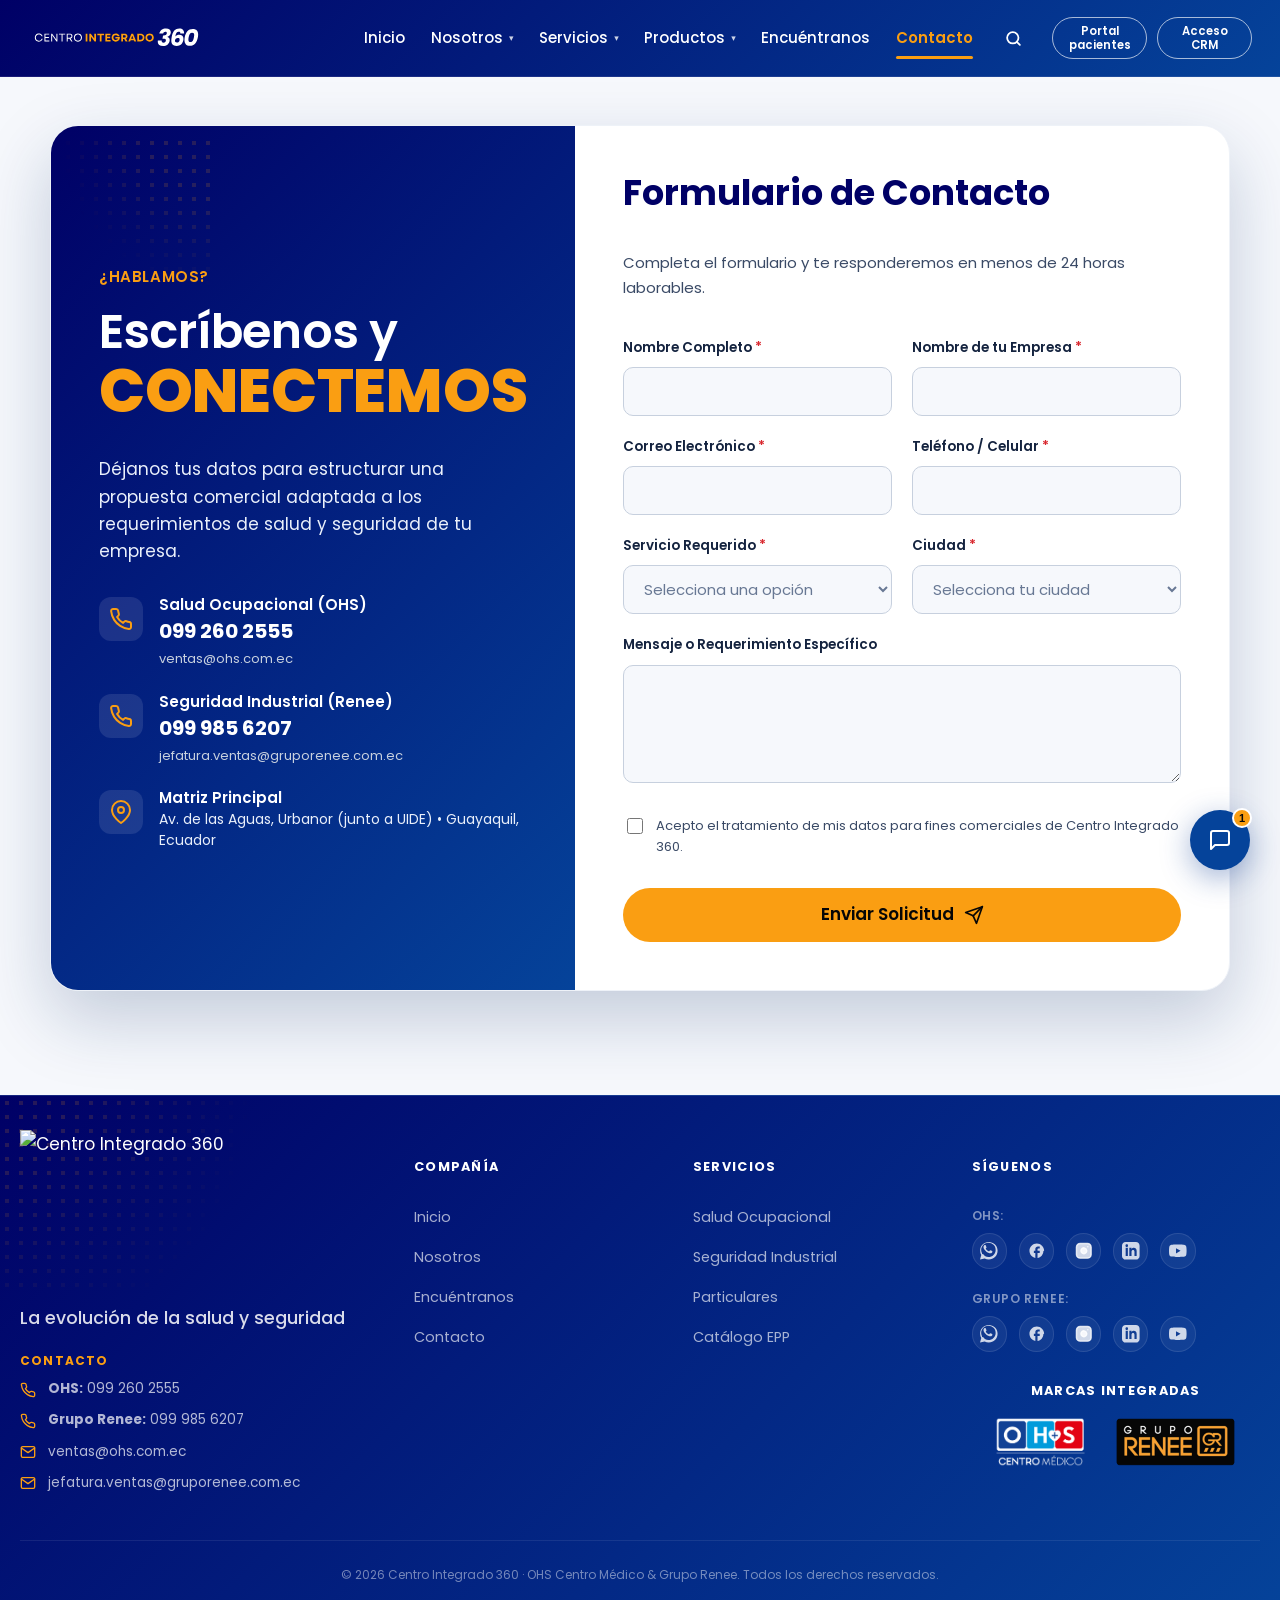
==== commit b0292b60: "producto" ====
--- a/contacto.html
+++ b/contacto.html
@@ -380,8 +380,8 @@
         <div class="footer-logos-alliance">
           <h4 class="footer-col-title">MARCAS INTEGRADAS</h4>
           <div class="footer-logos-images">
-            <img src="assets/img/logo-ohs.png" alt="OHS Centro Médico" loading="lazy" />
-            <img src="assets/img/logo-renee.png" alt="Grupo Renee" loading="lazy" />
+            <img class="footer-logo-ohs" src="assets/img/OHS_LOGO.png" alt="OHS Centro Médico" loading="lazy" />
+            <img class="footer-logo-renee" src="assets/img/GRENEE_LOGO.png" alt="Grupo Renee" loading="lazy" />
           </div>
         </div>
       </div>
--- a/assets/css/styles.css
+++ b/assets/css/styles.css
@@ -2123,20 +2123,34 @@
 
 .footer-logos-alliance {
   margin-top: 0.5rem;
+  display: flex;
+  flex-direction: column;
+  align-items: center;
+  text-align: center;
+  width: 100%;
 }
 
 .footer-logos-images {
   display: flex;
   gap: 1.5rem;
-  align-items: center;
+  align-items: flex-start;
+  justify-content: center;
   margin-top: 0.75rem;
+  width: 100%;
 }
 
 .footer-logos-images img {
-  height: 48px;
   width: auto;
   object-fit: contain;
   transition: transform 0.2s ease;
+}
+
+.footer-logo-ohs {
+  height: 50px;
+}
+
+.footer-logo-renee {
+  height: 50px;
 }
 
 .footer-logos-images img:hover {
@@ -2180,11 +2194,13 @@
   .site-footer {
     padding: 3rem 0 1.5rem;
   }
+
   .footer-logo-main {
     height: 120px;
     margin-top: -20px;
     margin-bottom: -15px;
   }
+
   .footer-slogan {
     font-size: 1rem;
   }
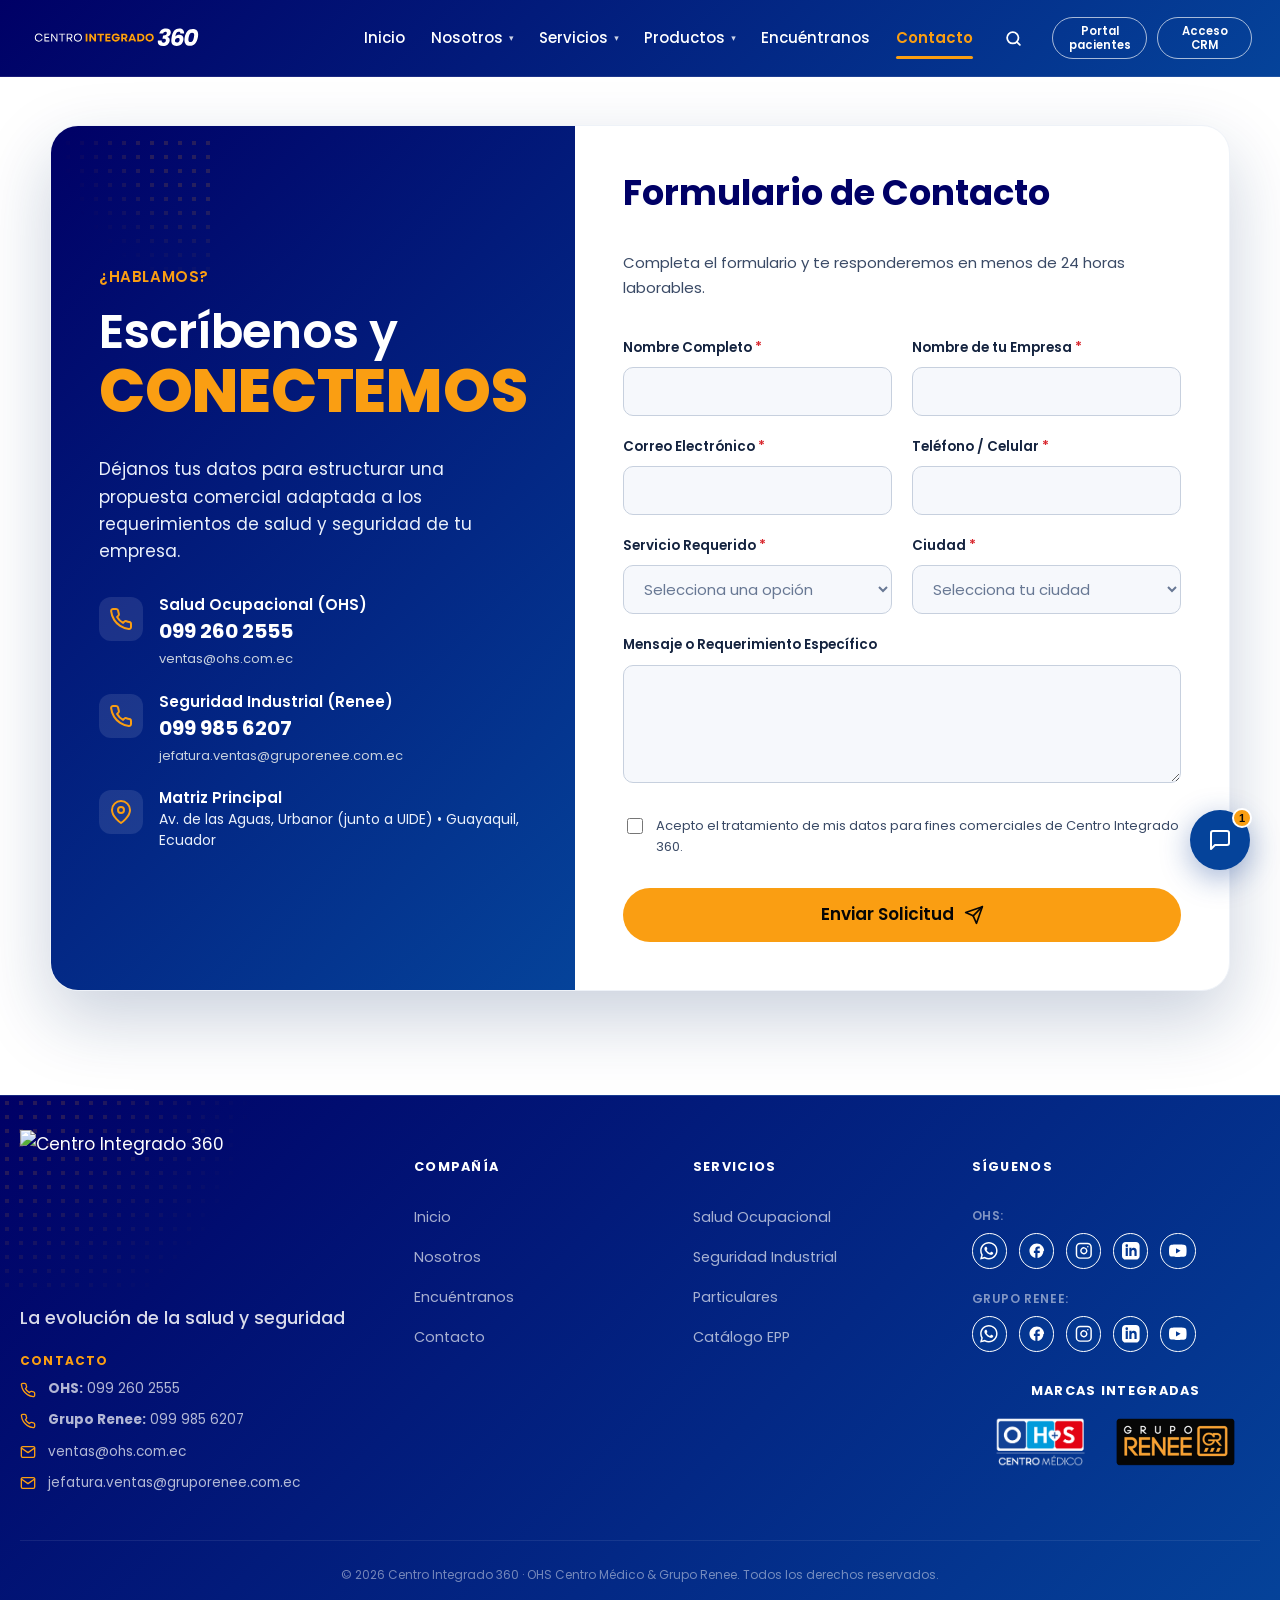
==== commit 94de851b: "producto" ====
--- a/contacto.html
+++ b/contacto.html
@@ -157,6 +157,8 @@
           <!-- Columna Formulario -->
           <div class="contact-form-col">
             <form id="interactiveContactForm" class="contact-premium-form">
+              <!-- Configura tu Access Key gratuita de https://web3forms.com/ aquí para recibir correos -->
+              <input type="hidden" name="access_key" value="YOUR_ACCESS_KEY_HERE">
               <h2 class="form-title">Formulario de Contacto</h2>
               <p class="form-subtitle">Completa el formulario y te responderemos en menos de 24 horas laborables.</p>
               
@@ -337,7 +339,9 @@
             <span class="social-brand-label">OHS:</span>
             <div class="footer-social-icons">
               <a href="https://wa.me/593992602555" target="_blank" rel="noopener" aria-label="WhatsApp OHS">
-                <svg viewBox="0 0 24 24" fill="currentColor"><path d="M.057 24l1.687-6.163c-1.041-1.804-1.588-3.849-1.587-5.946C.06 5.348 5.397.01 12.008.01c3.202.001 6.212 1.246 8.477 3.514 2.266 2.268 3.507 5.28 3.505 8.484-.004 6.657-5.34 11.997-11.953 11.997-2.005-.001-3.973-.5-5.739-1.446L0 24zm6.59-4.846c1.6.95 3.188 1.449 4.825 1.451 5.436 0 9.86-4.37 9.864-9.799.002-2.63-1.023-5.101-2.885-6.966a9.78 9.78 0 0 0-6.975-2.881c-5.433 0-9.86 4.371-9.864 9.8-.001 1.73.457 3.414 1.32 4.9l-.317 1.157 1.218-.32 1.019.598zm9.718-6.938c-.3-.15-1.771-.875-2.046-.975-.276-.1-.476-.15-.676.15-.2.3-.776.975-.95 1.175-.175.2-.35.225-.65.075-.3-.15-1.267-.467-2.413-1.49-.893-.797-1.496-1.782-1.672-2.08-.175-.3-.018-.462.158-.636.159-.156.3-.35.45-.525.15-.175.2-.3.3-.5.1-.2.05-.375-.025-.525-.075-.15-.676-1.63-.926-2.233-.243-.586-.492-.507-.676-.516-.174-.008-.374-.01-.574-.01-.2 0-.526.075-.802.375-.275.3-1.05 1.025-1.05 2.5s1.075 2.9 1.225 3.1c.15.2 2.11 3.22 5.11 4.52.714.31 1.27.494 1.704.632.717.228 1.37.196 1.885.119.574-.086 1.771-.725 2.021-1.425.25-.7.25-1.3.175-1.425-.075-.125-.275-.2-.575-.35z"/></svg>
+                <svg viewBox="183.9 178.4 432 434.2" fill="currentColor">
+  <path d="M 552.96875 241.71875 C 512.367188 201.074219 458.375 178.652344 400.84375 178.652344 C 282.300781 178.652344 185.820312 275.113281 185.777344 393.695312 C 185.777344 431.59375 195.667969 468.613281 214.488281 501.210938 L 183.972656 612.648438 L 297.988281 582.734375 C 329.40625 599.878906 364.769531 608.894531 400.757812 608.914062 L 400.84375 608.914062 C 519.363281 608.914062 615.867188 512.433594 615.890625 393.867188 C 615.890625 336.398438 593.570312 282.386719 552.949219 241.71875 Z M 400.84375 572.605469 L 400.777344 572.605469 C 368.71875 572.605469 337.238281 563.980469 309.789062 547.691406 L 303.265625 543.808594 L 235.605469 561.554688 L 253.652344 495.585938 L 249.402344 488.828125 C 231.503906 460.371094 222.0625 427.472656 222.085938 393.695312 C 222.128906 295.15625 302.324219 214.960938 400.90625 214.960938 C 448.65625 214.960938 493.527344 233.585938 527.28125 267.386719 C 561.039062 301.164062 579.601562 346.078125 579.578125 393.847656 C 579.539062 492.410156 499.34375 572.605469 400.820312 572.605469 Z M 498.890625 438.742188 C 493.527344 436.058594 467.109375 423.054688 462.175781 421.273438 C 457.238281 419.46875 453.675781 418.589844 450.09375 423.957031 C 446.507812 429.339844 436.207031 441.445312 433.074219 445.027344 C 429.941406 448.613281 426.808594 449.0625 421.421875 446.359375 C 416.058594 443.675781 398.742188 437.988281 378.203125 419.683594 C 362.238281 405.433594 351.441406 387.839844 348.308594 382.453125 C 345.175781 377.066406 347.988281 374.167969 350.671875 371.488281 C 353.074219 369.082031 356.035156 365.199219 358.738281 362.066406 C 361.421875 358.933594 362.324219 356.679688 364.105469 353.09375 C 365.90625 349.511719 365.003906 346.378906 363.652344 343.675781 C 362.300781 340.992188 351.570312 314.53125 347.085938 303.78125 C 342.730469 293.308594 338.289062 294.726562 335.003906 294.554688 C 331.871094 294.402344 328.289062 294.359375 324.703125 294.359375 C 321.121094 294.359375 315.304688 295.691406 310.371094 301.078125 C 305.433594 306.464844 291.570312 319.46875 291.570312 345.90625 C 291.570312 372.34375 310.820312 397.902344 313.523438 401.507812 C 316.207031 405.09375 351.421875 459.363281 405.328125 482.648438 C 418.140625 488.183594 428.160156 491.488281 435.972656 493.976562 C 448.847656 498.078125 460.566406 497.496094 469.8125 496.101562 C 480.136719 494.558594 501.597656 483.097656 506.082031 470.542969 C 510.566406 457.988281 510.566406 447.238281 509.214844 444.984375 C 507.863281 442.730469 504.277344 441.402344 498.914062 438.699219 Z M 498.890625 438.742188" fill-opacity="1" fill-rule="evenodd"/>
+</svg>
               </a>
               <a href="https://www.facebook.com/share/1KiGc3uQm6/" target="_blank" rel="noopener" aria-label="Facebook OHS">
                 <svg viewBox="0 0 24 24" fill="currentColor"><path d="M22 12c0-5.52-4.48-10-10-10S2 6.48 2 12c0 4.84 3.44 8.87 8 9.8V15H8v-3h2V9.5C10 7.57 11.57 6 13.5 6H16v3h-2c-.55 0-1 .45-1 1v2h3v3h-3v6.95c4.56-.93 8-4.96 8-9.75z"/></svg>
@@ -359,7 +363,9 @@
             <span class="social-brand-label">Grupo Renee:</span>
             <div class="footer-social-icons">
               <a href="https://wa.me/593999856207" target="_blank" rel="noopener" aria-label="WhatsApp Grupo Renee">
-                <svg viewBox="0 0 24 24" fill="currentColor"><path d="M.057 24l1.687-6.163c-1.041-1.804-1.588-3.849-1.587-5.946C.06 5.348 5.397.01 12.008.01c3.202.001 6.212 1.246 8.477 3.514 2.266 2.268 3.507 5.28 3.505 8.484-.004 6.657-5.34 11.997-11.953 11.997-2.005-.001-3.973-.5-5.739-1.446L0 24zm6.59-4.846c1.6.95 3.188 1.449 4.825 1.451 5.436 0 9.86-4.37 9.864-9.799.002-2.63-1.023-5.101-2.885-6.966a9.78 9.78 0 0 0-6.975-2.881c-5.433 0-9.86 4.371-9.864 9.8-.001 1.73.457 3.414 1.32 4.9l-.317 1.157 1.218-.32 1.019.598zm9.718-6.938c-.3-.15-1.771-.875-2.046-.975-.276-.1-.476-.15-.676.15-.2.3-.776.975-.95 1.175-.175.2-.35.225-.65.075-.3-.15-1.267-.467-2.413-1.49-.893-.797-1.496-1.782-1.672-2.08-.175-.3-.018-.462.158-.636.159-.156.3-.35.45-.525.15-.175.2-.3.3-.5.1-.2.05-.375-.025-.525-.075-.15-.676-1.63-.926-2.233-.243-.586-.492-.507-.676-.516-.174-.008-.374-.01-.574-.01-.2 0-.526.075-.802.375-.275.3-1.05 1.025-1.05 2.5s1.075 2.9 1.225 3.1c.15.2 2.11 3.22 5.11 4.52.714.31 1.27.494 1.704.632.717.228 1.37.196 1.885.119.574-.086 1.771-.725 2.021-1.425.25-.7.25-1.3.175-1.425-.075-.125-.275-.2-.575-.35z"/></svg>
+                <svg viewBox="183.9 178.4 432 434.2" fill="currentColor">
+  <path d="M 552.96875 241.71875 C 512.367188 201.074219 458.375 178.652344 400.84375 178.652344 C 282.300781 178.652344 185.820312 275.113281 185.777344 393.695312 C 185.777344 431.59375 195.667969 468.613281 214.488281 501.210938 L 183.972656 612.648438 L 297.988281 582.734375 C 329.40625 599.878906 364.769531 608.894531 400.757812 608.914062 L 400.84375 608.914062 C 519.363281 608.914062 615.867188 512.433594 615.890625 393.867188 C 615.890625 336.398438 593.570312 282.386719 552.949219 241.71875 Z M 400.84375 572.605469 L 400.777344 572.605469 C 368.71875 572.605469 337.238281 563.980469 309.789062 547.691406 L 303.265625 543.808594 L 235.605469 561.554688 L 253.652344 495.585938 L 249.402344 488.828125 C 231.503906 460.371094 222.0625 427.472656 222.085938 393.695312 C 222.128906 295.15625 302.324219 214.960938 400.90625 214.960938 C 448.65625 214.960938 493.527344 233.585938 527.28125 267.386719 C 561.039062 301.164062 579.601562 346.078125 579.578125 393.847656 C 579.539062 492.410156 499.34375 572.605469 400.820312 572.605469 Z M 498.890625 438.742188 C 493.527344 436.058594 467.109375 423.054688 462.175781 421.273438 C 457.238281 419.46875 453.675781 418.589844 450.09375 423.957031 C 446.507812 429.339844 436.207031 441.445312 433.074219 445.027344 C 429.941406 448.613281 426.808594 449.0625 421.421875 446.359375 C 416.058594 443.675781 398.742188 437.988281 378.203125 419.683594 C 362.238281 405.433594 351.441406 387.839844 348.308594 382.453125 C 345.175781 377.066406 347.988281 374.167969 350.671875 371.488281 C 353.074219 369.082031 356.035156 365.199219 358.738281 362.066406 C 361.421875 358.933594 362.324219 356.679688 364.105469 353.09375 C 365.90625 349.511719 365.003906 346.378906 363.652344 343.675781 C 362.300781 340.992188 351.570312 314.53125 347.085938 303.78125 C 342.730469 293.308594 338.289062 294.726562 335.003906 294.554688 C 331.871094 294.402344 328.289062 294.359375 324.703125 294.359375 C 321.121094 294.359375 315.304688 295.691406 310.371094 301.078125 C 305.433594 306.464844 291.570312 319.46875 291.570312 345.90625 C 291.570312 372.34375 310.820312 397.902344 313.523438 401.507812 C 316.207031 405.09375 351.421875 459.363281 405.328125 482.648438 C 418.140625 488.183594 428.160156 491.488281 435.972656 493.976562 C 448.847656 498.078125 460.566406 497.496094 469.8125 496.101562 C 480.136719 494.558594 501.597656 483.097656 506.082031 470.542969 C 510.566406 457.988281 510.566406 447.238281 509.214844 444.984375 C 507.863281 442.730469 504.277344 441.402344 498.914062 438.699219 Z M 498.890625 438.742188" fill-opacity="1" fill-rule="evenodd"/>
+</svg>
               </a>
               <a href="https://www.facebook.com/share/14eQuZJYQS2/" target="_blank" rel="noopener" aria-label="Facebook Grupo Renee">
                 <svg viewBox="0 0 24 24" fill="currentColor"><path d="M22 12c0-5.52-4.48-10-10-10S2 6.48 2 12c0 4.84 3.44 8.87 8 9.8V15H8v-3h2V9.5C10 7.57 11.57 6 13.5 6H16v3h-2c-.55 0-1 .45-1 1v2h3v3h-3v6.95c4.56-.93 8-4.96 8-9.75z"/></svg>
--- a/assets/css/styles.css
+++ b/assets/css/styles.css
@@ -2093,9 +2093,9 @@
   width: 2.2rem;
   height: 2.2rem;
   border-radius: 50%;
-  background: rgba(255, 255, 255, 0.06);
-  border: 1px solid rgba(255, 255, 255, 0.1);
-  color: rgba(255, 255, 255, 0.8);
+  background: rgba(5, 67, 154, 0.4); /* Fondo azulito */
+  border: 1px solid var(--blanco); /* Bordes blancos */
+  color: var(--blanco);
   display: flex;
   align-items: center;
   justify-content: center;
@@ -2108,17 +2108,17 @@
   fill: currentColor;
 }
 
-.footer-social-icons a[fill="none"] svg {
+.footer-social-icons a svg[fill="none"] {
   fill: none;
   stroke: currentColor;
 }
 
 .footer-social-icons a:hover {
-  background: var(--degradado-azul);
-  border-color: transparent;
-  color: var(--blanco);
+  background: var(--naranja);
+  border-color: var(--naranja);
+  color: var(--negro);
   transform: translateY(-3px);
-  box-shadow: 0 4px 12px rgba(19, 66, 149, 0.3);
+  box-shadow: 0 4px 12px rgba(250, 158, 18, 0.4);
 }
 
 .footer-logos-alliance {
@@ -2642,7 +2642,7 @@
    CONTACT FORM PAGE
    ========================================================= */
 .page-contacto {
-  background: var(--gris-050);
+  background: var(--blanco);
 }
 
 .main-nav a.active {
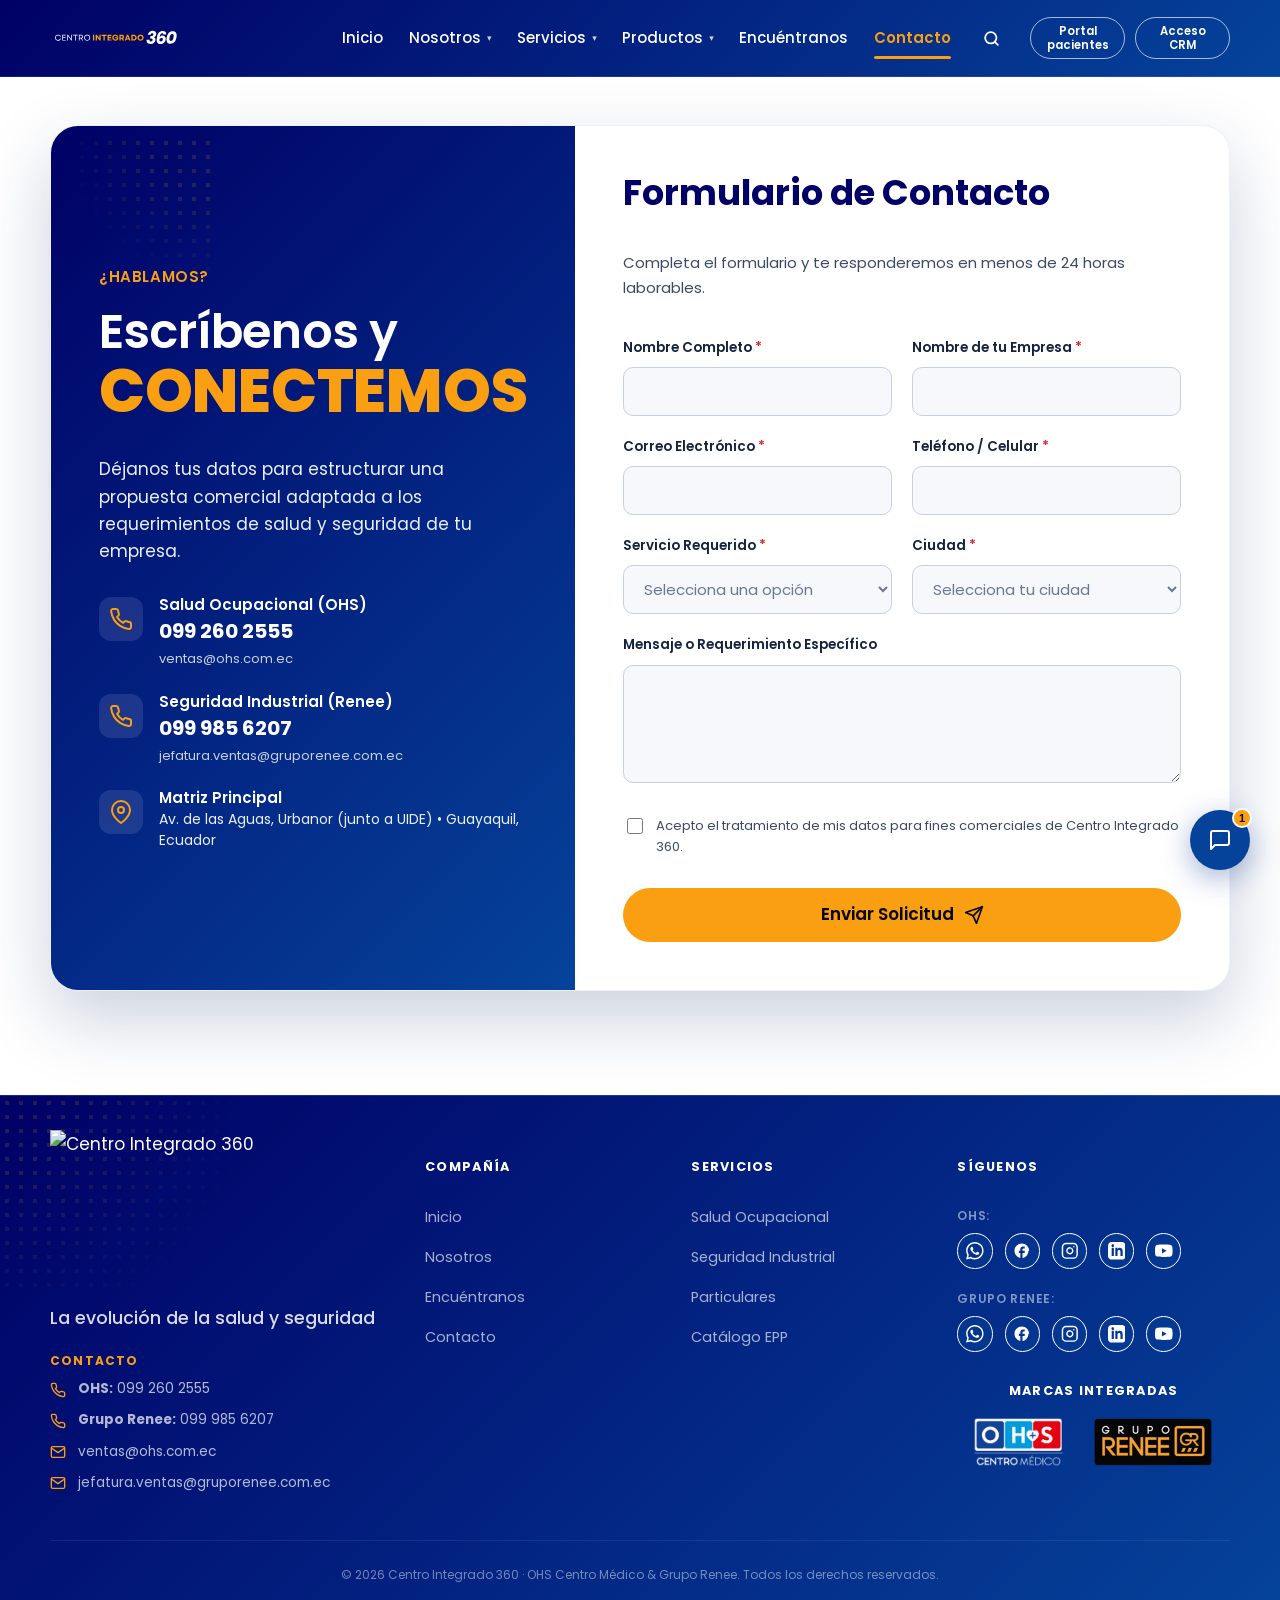
==== commit 10cd737b: "Final" ====
--- a/contacto.html
+++ b/contacto.html
@@ -70,14 +70,8 @@
         <!-- Encuéntranos -->
         <a href="encuentranos.html" class="dropdown-trigger">Encuéntranos</a>
 
-        <!-- Contacto ▼ -->
-        <div class="nav-item-dropdown">
-          <a href="contacto.html" class="dropdown-trigger active">Contacto</a>
-          <div class="dropdown-menu">
-            <a href="contacto.html" class="active">Formulario de Contacto</a>
-            <a href="index.html#contacto">Canales de WhatsApp</a>
-          </div>
-        </div>
+        <!-- Contacto -->
+        <a href="contacto.html" class="dropdown-trigger active">Contacto</a>
 
         <!-- Búsqueda -->
         <button class="search-trigger-btn" id="searchTriggerBtn" aria-label="Buscar en el sitio">
--- a/assets/css/styles.css
+++ b/assets/css/styles.css
@@ -70,7 +70,6 @@
   scroll-behavior: smooth;
   scroll-padding-top: calc(var(--header-h) + 12px);
   -webkit-text-size-adjust: 100%;
-  overflow-x: clip;
 }
 
 body {
@@ -81,7 +80,7 @@
   color: var(--gris-900);
   background: var(--blanco);
   -webkit-font-smoothing: antialiased;
-  overflow-x: hidden;
+  overflow-x: clip;
   width: 100%;
   max-width: 100%;
 }
@@ -1942,8 +1941,8 @@
   margin-bottom: 3rem;
   position: relative;
   z-index: 2;
-  width: min(100% - 2.5rem, 1400px) !important;
-  max-width: 1400px !important;
+  width: min(100% - 2.5rem, var(--maxw)) !important;
+  max-width: var(--maxw) !important;
   margin-left: auto;
   margin-right: auto;
 }
@@ -2163,8 +2162,8 @@
   margin-top: 2rem;
   position: relative;
   z-index: 2;
-  width: min(100% - 2.5rem, 1400px) !important;
-  max-width: 1400px !important;
+  width: min(100% - 2.5rem, var(--maxw)) !important;
+  max-width: var(--maxw) !important;
   margin-left: auto;
   margin-right: auto;
 }
@@ -3119,10 +3118,44 @@
 
 /* Rediseño Es Una Sola Fuerza */
 .fuerza {
-  background: var(--blanco);
-  padding: var(--sp-6) 0;
+  background: #ffffff;
+  padding: 0 !important;
   position: relative;
   overflow: hidden;
+  width: 100% !important;
+  max-width: 100% !important;
+  margin: 0 !important;
+}
+
+.fuerza-inner {
+  padding: 0 !important;
+  width: 100% !important;
+  max-width: 100% !important;
+  margin: 0 !important;
+  display: block !important;
+}
+
+.fuerza-picture {
+  display: block !important;
+  width: 100% !important;
+  max-width: 100% !important;
+  margin: 0 !important;
+  padding: 0 !important;
+  border-radius: 0 !important;
+}
+
+.fuerza-picture source,
+.fuerza-picture img,
+.fuerza-img {
+  width: 100% !important;
+  max-width: 100% !important;
+  height: auto !important;
+  max-height: 85vh;
+  object-fit: cover;
+  object-position: center;
+  display: block !important;
+  margin: 0 auto !important;
+  border-radius: 0 !important;
 }
 
 .fuerza::before {
@@ -3994,25 +4027,102 @@
   }
 
   .serv-card {
-    grid-template-columns: 1fr;
-    padding: var(--sp-4) var(--sp-4) 0 var(--sp-4);
-    gap: 1.5rem;
+    display: block !important;
+    position: relative !important;
+    padding: 1.25rem 0.85rem 1.25rem 0.75rem !important;
+    overflow: hidden !important;
+    min-height: 240px !important;
+  }
+
+  .serv-card-content {
+    width: 68% !important;
+    max-width: 68% !important;
+    display: flex !important;
+    flex-direction: column !important;
+    gap: 0.55rem !important;
+    padding-bottom: 0 !important;
+    position: relative !important;
+    z-index: 2 !important;
+  }
+
+  .serv-card h3 {
+    font-size: 1.3rem !important;
+    margin-bottom: 0.15rem !important;
+    color: var(--blanco) !important;
+  }
+
+  .serv-card ul {
+    display: flex !important;
+    flex-direction: column !important;
+    gap: 0.35rem !important;
+  }
+
+  .serv-card ul li {
+    font-size: 0.83rem !important;
+    line-height: 1.35 !important;
+    padding-left: 0.95rem !important;
+    color: var(--blanco) !important;
+  }
+
+  .serv-card ul li::before {
+    font-size: 0.65rem !important;
+    top: 0.12rem !important;
+  }
+
+  .btn-services-blue,
+  .btn-services-orange {
+    font-size: 0.8rem !important;
+    padding: 0.5rem 1.25rem !important;
+    margin-top: 0.35rem !important;
   }
 
   .serv-card-media {
-    justify-content: center;
-    align-items: flex-end;
-    height: auto;
+    position: absolute !important;
+    bottom: 0 !important;
+    right: -8px !important;
+    top: auto !important;
+    left: auto !important;
+    height: 92% !important;
+    max-height: 240px !important;
+    width: 44% !important;
+    display: flex !important;
+    justify-content: flex-end !important;
+    align-items: flex-end !important;
+    z-index: 1 !important;
+    pointer-events: none !important;
+    margin: 0 !important;
   }
 
   .serv-card-media img {
-    height: 240px;
-    width: auto;
-    max-width: 100%;
-    object-fit: contain;
-    object-position: bottom center;
-    vertical-align: bottom;
-  }
+    height: 100% !important;
+    width: auto !important;
+    max-width: none !important;
+    object-fit: contain !important;
+    object-position: bottom right !important;
+    vertical-align: bottom !important;
+    display: block !important;
+  }
+
+@media (max-width: 430px) {
+  .serv-card {
+    padding: 1.15rem 0.5rem 1.15rem 0.6rem !important;
+  }
+
+  .serv-card-content {
+    width: 68% !important;
+    max-width: 68% !important;
+  }
+
+  .serv-card ul li {
+    padding-left: 0.85rem !important;
+  }
+
+  .serv-card-media {
+    right: -24px !important;
+    width: 42% !important;
+    max-height: 230px !important;
+  }
+}
 
   .solucionamos-grid {
     grid-template-columns: 1fr;
@@ -4137,4 +4247,43 @@
   color: var(--gris-700);
   font-size: var(--fs-sm);
   line-height: 1.5;
+}
+
+/* =========================================================
+   Soporte para Pantallas Grandes / Smart TVs (Widescreen & 4K)
+   ========================================================= */
+@media (min-width: 1600px) {
+  :root {
+    --maxw: 1360px; /* Incrementa el ancho máximo de los contenedores */
+  }
+  html {
+    font-size: 17.5px; /* Escala ligeramente rem para legibilidad a distancia */
+  }
+}
+
+@media (min-width: 2000px) {
+  :root {
+    --maxw: 1560px; /* Incrementa más para pantallas ultra-anchas o TVs */
+  }
+  html {
+    font-size: 19px; /* Mayor escala para legibilidad óptima en TVs */
+  }
+}
+
+@media (min-width: 2560px) {
+  :root {
+    --maxw: 1860px; /* Ancho amplio para monitores 2K/4K */
+  }
+  html {
+    font-size: 21px; /* Escala tipográfica para pantallas 2K/4K */
+  }
+}
+
+@media (min-width: 3400px) {
+  :root {
+    --maxw: 2200px; /* Ancho óptimo para televisores Smart TV 4K UHD */
+  }
+  html {
+    font-size: 24px; /* Legibilidad excelente a distancia en Smart TV 4K */
+  }
 }
--- a/assets/css/styles-responsive.css
+++ b/assets/css/styles-responsive.css
@@ -34,58 +34,7 @@
 @media (max-width: 980px) {
   .main-nav, .header-cta { display: none; }
   .nav-toggle { display: flex; }
-  .site-header.nav-open .main-nav {
-    display: flex; position: absolute; top: var(--header-h); left: 0; right: 0;
-    flex-direction: column; gap: 0; background: var(--blanco);
-    box-shadow: none; padding: .5rem 0 2.5rem;
-  }
-  .site-header.nav-open .main-nav a {
-    padding: .9rem 1.6rem;
-    border-bottom: 1px solid var(--gris-100);
-    color: var(--gris-700) !important;
-  }
-  .site-header.nav-open .main-nav a:hover {
-    color: var(--azul) !important;
-  }
-  .site-header.nav-open .main-nav a.active {
-    color: var(--naranja) !important;
-  }
-  .site-header.nav-open .main-nav .dropdown-trigger .arrow-down {
-    color: var(--gris-700) !important;
-  }
-  .site-header.nav-open .header-cta {
-    display: flex; position: absolute; top: calc(var(--header-h) + 325px); left: 0; right: 0;
-    flex-direction: column; gap: .6rem; padding: 1rem 1.6rem 1.5rem; background: var(--blanco);
-    box-shadow: var(--shadow-md);
-  }
-  .site-header.nav-open .header-cta .btn {
-    width: 100% !important;
-    max-width: none !important;
-    color: var(--azul) !important;
-    border: 1px solid var(--azul) !important;
-    border-radius: var(--radius) !important;
-    padding: .65rem 1.15rem !important;
-    min-height: 42px !important;
-    line-height: inherit !important;
-    display: flex !important;
-    background: transparent !important;
-  }
-  .site-header.nav-open .header-cta .btn:hover {
-    background: var(--azul-050) !important;
-    border-color: var(--azul) !important;
-    transform: none !important;
-  }
-  .site-header.nav-open .header-cta .btn-primary {
-    background: var(--naranja) !important;
-    border-color: var(--naranja) !important;
-    color: var(--negro) !important;
-  }
-  .site-header.nav-open .header-cta .btn-primary:hover {
-    background: var(--naranja-600) !important;
-    border-color: var(--naranja-600) !important;
-    color: var(--negro) !important;
-  }
-  
+
   .serv-grid { grid-template-columns: 1fr; }
   .eco-grid, .suc-grid, .sol-list, .mapa-cobertura-grid { grid-template-columns: 1fr; }
   .sol-list-items { grid-template-columns: 1fr; }
@@ -116,13 +65,12 @@
   .slider-wrapper,
   .slider-track,
   .slide {
-    height: 240px !important;
+    height: auto !important;
   }
   .slide img {
-    height: 100% !important;
+    height: auto !important;
     width: 100% !important;
     object-fit: cover !important;
-    object-position: left center !important;
     max-height: none !important;
   }
   .slider-btn {
--- a/assets/css/header.css
+++ b/assets/css/header.css
@@ -6,7 +6,7 @@
 .site-header {
   position: sticky;
   top: 0;
-  z-index: 100;
+  z-index: 200;
   background: var(--degradado-azul);
   backdrop-filter: blur(10px);
   border-bottom: 1px solid rgba(255, 255, 255, 0.1);
@@ -20,11 +20,11 @@
 }
 
 .site-header .container {
-  width: 100% !important;
-  max-width: 100% !important;
-  margin: 0 !important;
-  padding-left: 1.75rem !important;
-  padding-right: 1.75rem !important;
+  width: min(100% - 2.5rem, var(--maxw)) !important;
+  max-width: var(--maxw) !important;
+  margin: 0 auto !important;
+  padding-left: 0 !important;
+  padding-right: 0 !important;
 }
 
 /* Logo / Marca */
@@ -36,11 +36,12 @@
 }
 
 .site-header .brand-logo-img {
-  height: 96px;
-  width: auto;
-  margin-top: -24px;
-  margin-bottom: -24px;
-  display: block;
+  height: 52px !important;
+  width: auto !important;
+  margin-top: 0 !important;
+  margin-bottom: 0 !important;
+  display: block !important;
+  object-fit: contain !important;
 }
 
 .site-header .brand-360 {
@@ -77,49 +78,54 @@
   justify-content: flex-start !important;
 }
 
-.site-header .main-nav a {
-  font-size: var(--fs-sm);
-  font-weight: 500;
-  color: var(--blanco) !important;
-  padding: .4rem 0;
-  position: relative;
-  text-decoration: none;
-}
-
-.site-header .main-nav a::after {
-  content: "";
-  position: absolute;
-  left: 0;
-  bottom: -2px;
-  height: 3px;
-  width: 0;
-  background: var(--naranja);
-  border-radius: 3px;
-  transition: width .25s var(--ease);
-}
-
-.site-header .main-nav a:hover,
-.site-header .main-nav a:focus-visible {
-  color: var(--naranja) !important;
-}
-
-.site-header .main-nav a:hover::after,
-.site-header .main-nav a:focus-visible::after {
-  width: 100%;
-}
-
-/* Enlace Activo */
-.site-header .main-nav a.active {
-  color: var(--naranja) !important;
-  font-weight: 600;
-}
-
-.site-header .main-nav a.active .arrow-down {
-  color: var(--naranja) !important;
-}
-
-.site-header .main-nav a.active::after {
-  width: 100% !important;
+/* Navegación de Escritorio — colores SOLO en pantallas grandes */
+@media (min-width: 981px) {
+  .site-header .main-nav a {
+    font-size: var(--fs-sm);
+    font-weight: 500;
+    color: var(--blanco);
+    padding: .4rem 0;
+    position: relative;
+    text-decoration: none;
+  }
+
+  .site-header .main-nav a::after {
+    content: "";
+    position: absolute;
+    left: 0;
+    bottom: -2px;
+    height: 3px;
+    width: 0;
+    background: var(--naranja);
+    border-radius: 3px;
+    transition: width .25s var(--ease);
+  }
+
+  .site-header .main-nav a:hover,
+  .site-header .main-nav a:focus-visible {
+    color: var(--naranja);
+  }
+
+  .site-header .main-nav a:hover::after,
+  .site-header .main-nav a:focus-visible::after {
+    width: 100%;
+  }
+
+  /* Enlace Activo */
+  .site-header .main-nav a.active {
+    color: var(--naranja);
+    font-weight: 600;
+  }
+
+  .site-header .main-nav a.active .arrow-down {
+    color: var(--naranja);
+  }
+}
+
+@media (min-width: 981px) {
+  .site-header .main-nav a.active::after {
+    width: 100%;
+  }
 }
 
 /* --- Menús Desplegables (Dropdowns) --- */
@@ -165,11 +171,14 @@
   z-index: 1000 !important;
 }
 
-.site-header .nav-item-dropdown:hover .dropdown-menu,
-.site-header .nav-item-dropdown:focus-within .dropdown-menu {
-  opacity: 1 !important;
-  visibility: visible !important;
-  transform: translateX(-50%) translateY(0) !important;
+/* Solo se activa en desktop para que el translateX no rompa el drawer móvil */
+@media (min-width: 981px) {
+  .site-header .nav-item-dropdown:hover .dropdown-menu,
+  .site-header .nav-item-dropdown:focus-within .dropdown-menu {
+    opacity: 1 !important;
+    visibility: visible !important;
+    transform: translateX(-50%) translateY(0) !important;
+  }
 }
 
 .site-header .dropdown-menu a {
@@ -271,6 +280,11 @@
    ========================================================= */
 @media (max-width: 980px) {
 
+  .site-header .container {
+    padding-left: 1.25rem !important;
+    padding-right: 1.25rem !important;
+  }
+
   .site-header .main-nav,
   .site-header .header-cta {
     display: none;
@@ -280,90 +294,260 @@
     display: flex;
   }
 
-  .site-header.nav-open .main-nav {
-    display: flex;
-    position: absolute;
-    top: var(--header-h);
-    left: 0;
-    right: 0;
-    flex-direction: column;
-    gap: 0;
-    background: var(--blanco);
-    box-shadow: none;
-    padding: .5rem 0 2.5rem;
-  }
-
-  .site-header.nav-open .main-nav a {
-    padding: .9rem 1.6rem;
-    border-bottom: 1px solid var(--gris-100);
-    color: var(--gris-700) !important;
-  }
-
-  .site-header.nav-open .main-nav a::after {
+  /* Drawer de navegación móvil — z-index mayor que el overlay (150)
+     pero dentro del contexto del header (z:200), así aparece siempre al frente */
+  .site-header .main-nav {
+    display: flex !important;
+    position: fixed !important;
+    top: 0 !important;
+    left: 0 !important;
+    bottom: 0 !important;
+    width: 310px !important;
+    max-width: 85vw !important;
+    height: 100vh !important;
+    overflow-y: auto !important;
+    flex-direction: column !important;
+    gap: 0 !important;
+    background: #ffffff !important;
+    z-index: 10000 !important;
+    box-shadow: 4px 0 24px rgba(0, 0, 0, 0.18) !important;
+    transform: translateX(-100%) !important;
+    transition: transform 0.32s cubic-bezier(0.16, 1, 0.3, 1) !important;
+    padding: 0 !important;
+    align-items: stretch !important;
+  }
+
+  body.nav-open #mainNav {
+    transform: translateX(0) !important;
+  }
+
+  /* Overlay traslúcido — z-index MENOR que el header (z:200)
+     para que el drawer siempre aparezca por encima del overlay */
+  body::after {
+    content: "" !important;
+    position: fixed !important;
+    top: 0 !important;
+    left: 0 !important;
+    width: 100vw !important;
+    height: 100vh !important;
+    background: rgba(10, 30, 80, 0.45) !important;
+    backdrop-filter: blur(3px) !important;
+    -webkit-backdrop-filter: blur(3px) !important;
+    z-index: 150 !important;
+    opacity: 0 !important;
+    pointer-events: none !important;
+    transition: opacity 0.3s ease !important;
+  }
+
+  body.nav-open::after {
+    opacity: 1 !important;
+    pointer-events: auto !important;
+  }
+
+  body.nav-open {
+    overflow: hidden !important;
+  }
+
+  /* Cabecera del Drawer */
+  .drawer-header {
+    display: flex !important;
+    align-items: center !important;
+    justify-content: space-between !important;
+    padding: 1.2rem 1.6rem !important;
+    border-bottom: 1px solid var(--gris-100) !important;
+    background: var(--blanco) !important;
+  }
+
+  .drawer-logo {
+    height: 75px !important;
+    width: auto !important;
+  }
+
+  .drawer-close {
+    background: none !important;
+    border: none !important;
+    font-size: 2.2rem !important;
+    line-height: 1 !important;
+    color: var(--gris-400) !important;
+    cursor: pointer !important;
+    padding: 0.2rem !important;
+    display: flex !important;
+    align-items: center !important;
+    justify-content: center !important;
+    transition: color 0.2s !important;
+  }
+
+  .drawer-close:hover {
+    color: var(--naranja) !important;
+  }
+
+  /* Contenedores de dropdown en móvil */
+  .site-header .nav-item-dropdown {
+    display: flex !important;
+    flex-direction: column !important;
+    align-items: stretch !important;
+    width: 100% !important;
+    position: static !important;
+  }
+
+  /* OVERRIDE CRÍTICO: fuerza texto oscuro en TODOS los enlaces del drawer
+     usando el ID selector (#mainNav) para ganar la guerra de especificidad
+     contra la regla global color:blanco !important */
+  #mainNav a {
+    color: #1a2c4e !important;
+  }
+
+  /* Enlaces del menú principal del drawer */
+  #mainNav > a,
+  #mainNav .nav-item-dropdown > .dropdown-trigger {
+    padding: 1.05rem 1.6rem !important;
+    border-bottom: 1px solid #d1d9e6 !important;
+    color: #1a2c4e !important;
+    font-weight: 600 !important;
+    font-size: 0.95rem !important;
+    display: flex !important;
+    align-items: center !important;
+    justify-content: space-between !important;
+    text-decoration: none !important;
+    transition: background 0.2s, color 0.2s !important;
+    width: 100% !important;
+    box-sizing: border-box !important;
+  }
+
+  #mainNav > a::after,
+  #mainNav .nav-item-dropdown > .dropdown-trigger::after {
     display: none !important;
   }
 
-  .site-header.nav-open .main-nav a:hover {
+  #mainNav > a:hover,
+  #mainNav .nav-item-dropdown > .dropdown-trigger:hover {
     color: var(--azul) !important;
     background: var(--gris-050) !important;
   }
 
-  .site-header.nav-open .main-nav a.active {
+  #mainNav > a.active,
+  #mainNav .nav-item-dropdown > .dropdown-trigger.active {
     color: var(--naranja) !important;
     background: var(--gris-050) !important;
   }
 
-  .site-header.nav-open .main-nav .dropdown-trigger .arrow-down {
-    color: var(--gris-700) !important;
-  }
-
-  .site-header.nav-open .header-cta {
-    display: flex;
-    position: absolute;
-    top: calc(var(--header-h) + 325px);
-    left: 0;
-    right: 0;
-    flex-direction: column;
-    gap: .6rem;
-    padding: 1rem 1.6rem 1.5rem;
-    background: var(--blanco);
-    box-shadow: var(--shadow-md);
-  }
-
-  .site-header.nav-open .header-cta .btn {
+  /* Ajuste de flechas de submenú */
+  .site-header .dropdown-trigger .arrow-down {
+    transition: transform 0.25s ease !important;
+    display: inline-block !important;
+    color: var(--gris-400) !important;
+    font-size: 0.9rem !important;
+  }
+
+  /* Acordeón en móvil */
+  .site-header .nav-item-dropdown .dropdown-menu {
+    position: static !important;
+    opacity: 1 !important;
+    visibility: visible !important;
+    display: none !important;
+    transform: none !important;
+    box-shadow: none !important;
+    background: var(--gris-050) !important;
+    border: none !important;
+    padding: 0 !important;
+    width: 100% !important;
+    transition: none !important;
+  }
+
+  .site-header .nav-item-dropdown.expanded .dropdown-menu {
+    display: block !important;
+  }
+
+  /* Rotación de flechas al expandir */
+  .site-header .nav-item-dropdown.expanded .dropdown-trigger .arrow-down {
+    transform: rotate(180deg) !important;
+    color: var(--azul) !important;
+  }
+
+  .site-header .nav-item-dropdown.expanded .dropdown-trigger {
+    background: var(--gris-050) !important;
+    color: var(--azul) !important;
+  }
+
+  /* Enlaces de submenú */
+  #mainNav .dropdown-menu a {
+    padding: 0.9rem 1.6rem 0.9rem 2.8rem !important;
+    font-size: 0.88rem !important;
+    font-weight: 500 !important;
+    color: #445566 !important;
+    background: var(--gris-050) !important;
+    border-bottom: 1px solid var(--gris-100) !important;
+    display: flex !important;
+    align-items: center !important;
+    justify-content: flex-start !important;
+    text-decoration: none !important;
+    width: 100% !important;
+    box-sizing: border-box !important;
+  }
+
+  #mainNav .dropdown-menu a:hover {
+    color: var(--azul) !important;
+    background: var(--gris-100) !important;
+  }
+
+  /* Botones de acción CTA en la parte inferior del Drawer */
+  .site-header .main-nav .header-cta {
+    display: flex !important;
+    position: static !important;
+    flex-direction: column !important;
+    gap: 0.8rem !important;
+    padding: 2.2rem 1.6rem 2.5rem !important;
+    background: var(--blanco) !important;
+    box-shadow: none !important;
+    border-top: 1px solid var(--gris-100) !important;
+    margin-top: auto !important;
+  }
+
+  .site-header .main-nav .header-cta .btn {
     width: 100% !important;
     max-width: none !important;
-    color: var(--azul) !important;
-    border: 1px solid var(--azul) !important;
-    border-radius: var(--radius) !important;
-    padding: .65rem 1.15rem !important;
-    min-height: 42px !important;
-    line-height: inherit !important;
-    display: flex !important;
-    background: transparent !important;
-  }
-
-  .site-header.nav-open .header-cta .btn:hover {
+    border-radius: 50px !important;
+    padding: 0.75rem 1.5rem !important;
+    min-height: 46px !important;
+    font-size: 0.95rem !important;
+    font-weight: 700 !important;
+    display: flex !important;
+    align-items: center !important;
+    justify-content: center !important;
+    transition: all 0.2s ease !important;
+    box-shadow: var(--shadow-sm) !important;
+    box-sizing: border-box !important;
+  }
+
+  /* Portal pacientes - Outline azul corporativo */
+  .site-header .main-nav .header-cta .btn-ghost {
+    background: var(--blanco) !important;
+    border: 2px solid var(--azul-900) !important;
+    color: var(--azul-900) !important;
+  }
+
+  .site-header .main-nav .header-cta .btn-ghost:hover {
     background: var(--azul-050) !important;
-    border-color: var(--azul) !important;
-    transform: none !important;
-  }
-
-  .site-header.nav-open .header-cta .btn-primary {
+    border-color: var(--azul-900) !important;
+  }
+
+  /* Acceso CRM - Sólido Naranja */
+  .site-header .main-nav .header-cta .btn-primary {
     background: var(--naranja) !important;
-    border-color: var(--naranja) !important;
-    color: var(--negro) !important;
-  }
-
-  .site-header.nav-open .header-cta .btn-primary:hover {
+    border: 2px solid var(--naranja) !important;
+    color: var(--blanco) !important;
+  }
+
+  .site-header .main-nav .header-cta .btn-primary:hover {
     background: var(--naranja-600) !important;
     border-color: var(--naranja-600) !important;
-    color: var(--negro) !important;
-  }
-
+    color: var(--blanco) !important;
+  }
+
+  /* Ajustes finales de marca */
   .site-header .brand-logo-img {
-    height: 70px !important;
-    margin-top: -17px !important;
-    margin-bottom: -17px !important;
+    height: 60px !important;
+    margin-top: -10px !important;
+    margin-bottom: -10px !important;
   }
 }
